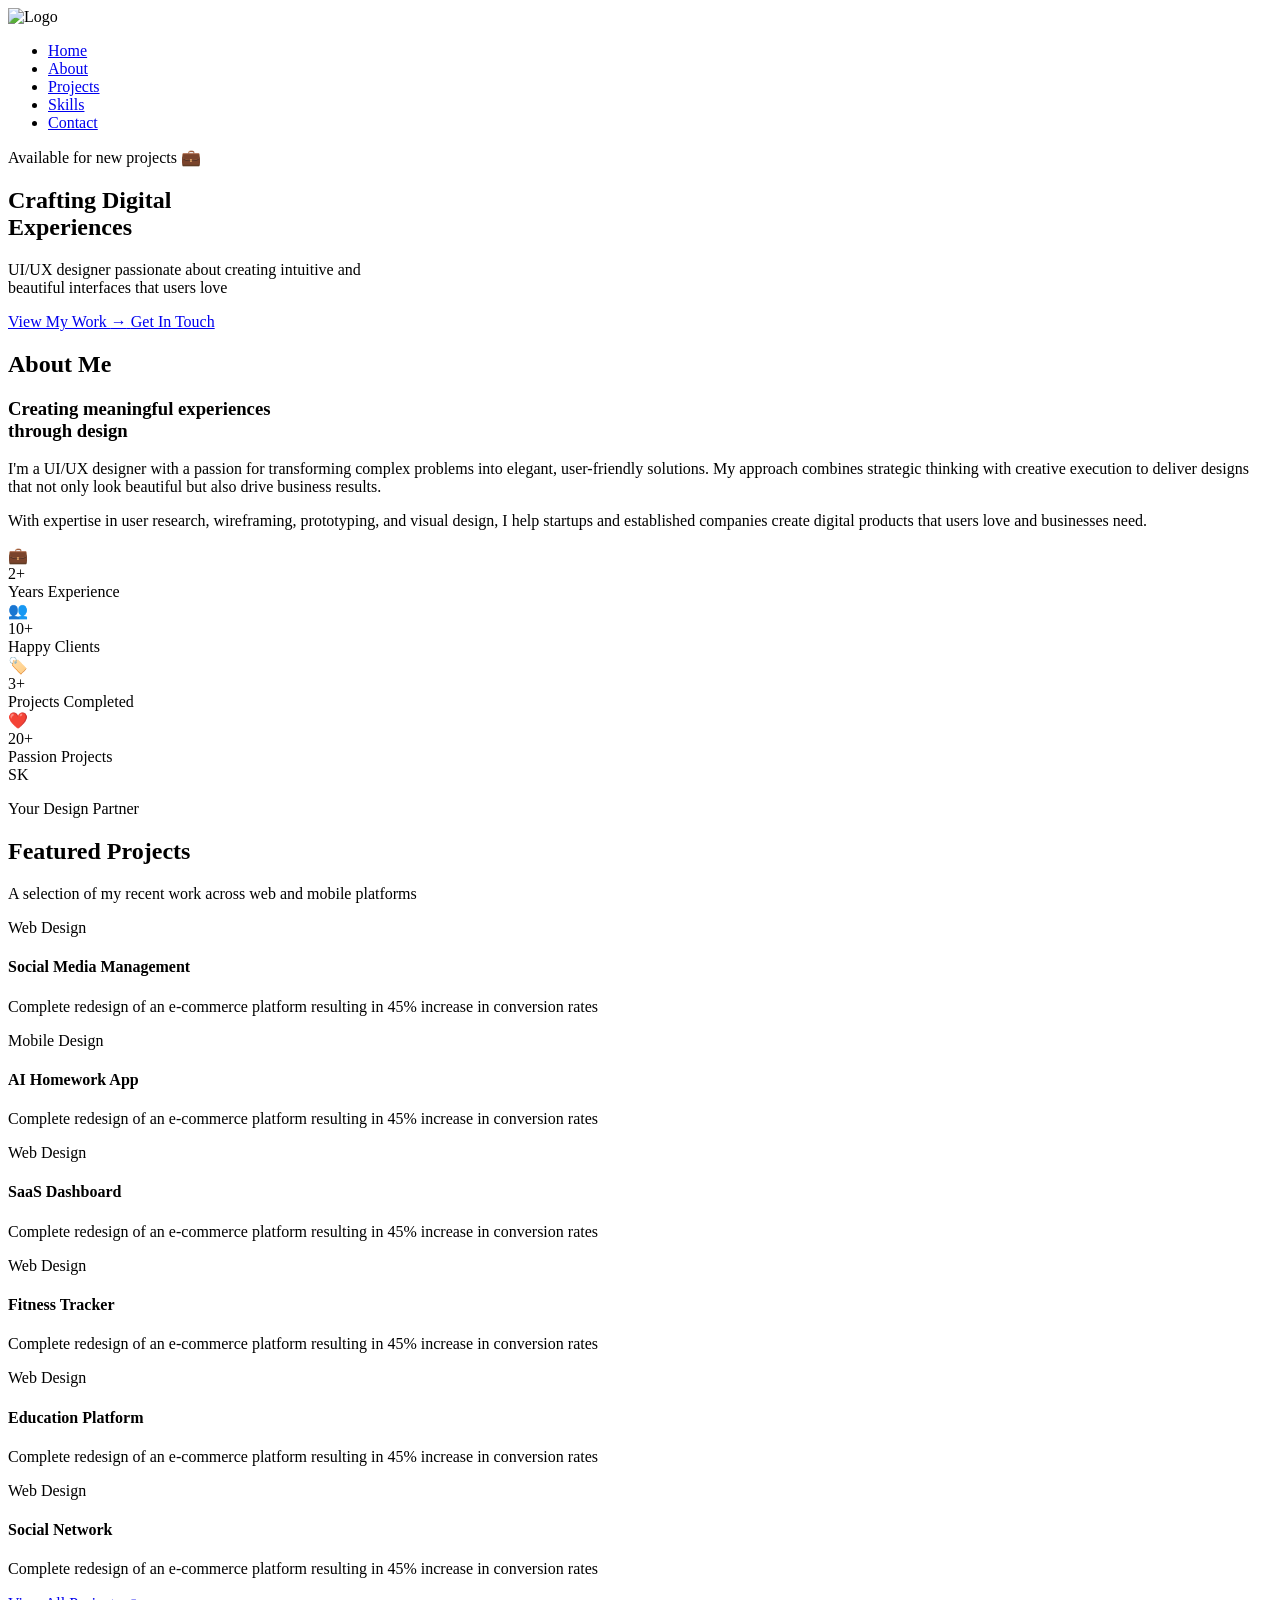
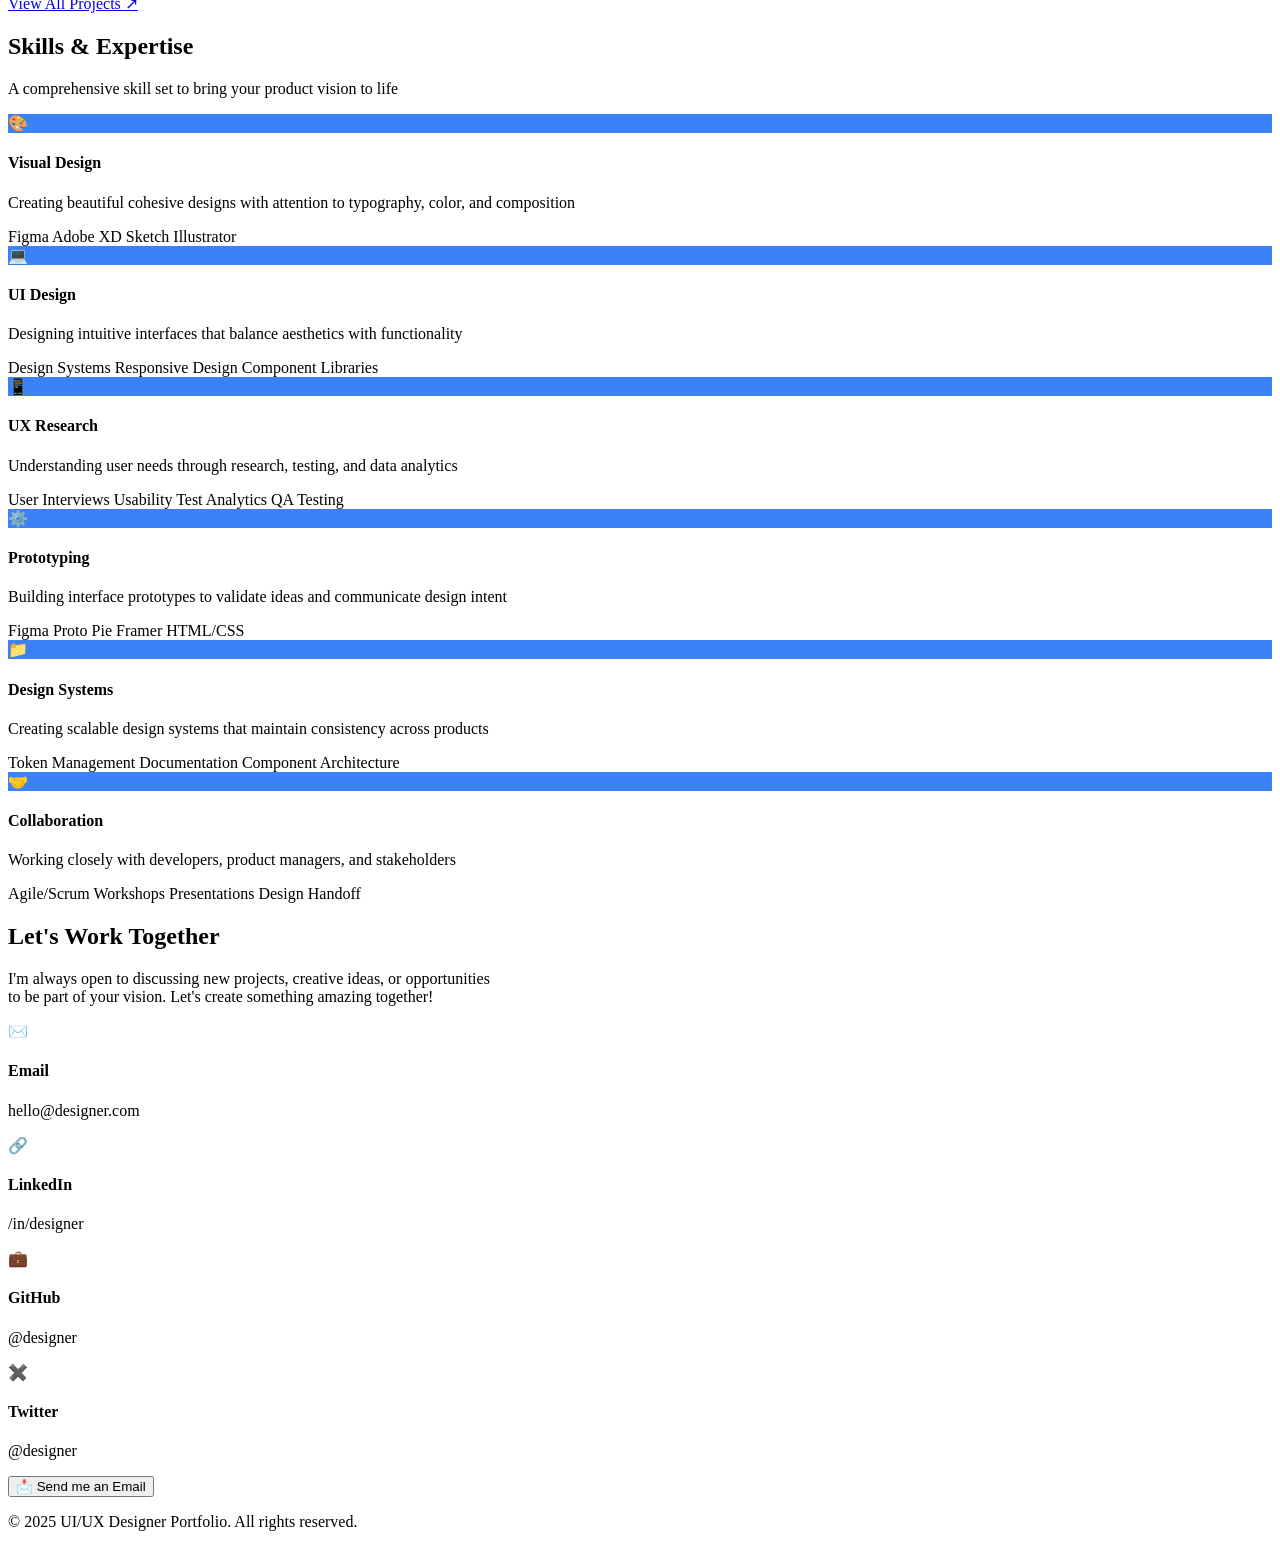
==== Landing_page.html @ d5ed4da3 "Add files via upload" ====
<!DOCTYPE html>
<html lang="en">

<head>
    <meta charset="UTF-8">
    <meta name="viewport" content="width=device-width, initial-scale=1.0">
    <title>Portfolio design</title>
    <link rel="stylesheet" href="Portfolio_style.css">
</head>

<body>

    <!-- Header + Navbar -->
    <header>
        <div class="navbar">
            <div class="logo">
                <img src="portfolio_logo.png" alt="Logo">
            </div>
            <nav>
                <ul class="nav-links">
                    <li><a href="#">Home</a></li>
                    <li><a href="#">About</a></li>
                    <li><a href="#">Projects</a></li>
                    <li><a href="#">Skills</a></li>
                    <li><a href="#">Contact</a></li>
                </ul>
            </nav>
        </div>
    </header>

    <!-- Hero Section -->
    <section class="hero">
        <div class="hero-content">
            <div class="status-badge">
                <span class="status-dot"></span>
                <span>Available for new projects</span>
                <span class="briefcase-icon">💼</span>
            </div>

            <h1 class="hero-title">
                Crafting Digital <br>
                <span class="highlight-text">Experiences</span>
            </h1>

            <p class="hero-description">
                UI/UX designer passionate about creating intuitive and <br>
                beautiful interfaces that users love
            </p>

            <div class="hero-buttons">
                <a href="#" class="btn btn-primary">
                    View My Work <span class="arrow-icon">→</span>
                </a>
                <a href="#" class="btn btn-secondary">
                    Get In Touch
                </a>
            </div>
        </div>
    </section>

    <!-- About Section -->
    <section class="section about-section" id="about">
        <h2 class="section-title">About Me</h2>
        <div class="underline"></div>

        <div class="about-content">
            <div class="about-text">
                <h3>Creating meaningful experiences <br> through design</h3>
                <p>
                    I'm a UI/UX designer with a passion for transforming complex problems into elegant, user-friendly
                    solutions. My approach combines strategic thinking with creative execution to deliver designs that
                    not only look beautiful but also drive business results.
                </p>
                <p>
                    With expertise in user research, wireframing, prototyping, and visual design, I help startups and
                    established companies create digital products that users love and businesses need.
                </p>

                <div class="stats-grid">
                    <div class="stat-card">
                        <div class="stat-icon">💼</div>
                        <div class="stat-number">2+</div>
                        <div class="stat-label">Years Experience</div>
                    </div>
                    <div class="stat-card">
                        <div class="stat-icon">👥</div>
                        <div class="stat-number">10+</div>
                        <div class="stat-label">Happy Clients</div>
                    </div>
                    <div class="stat-card">
                        <div class="stat-icon">🏷️</div>
                        <div class="stat-number">3+</div>
                        <div class="stat-label">Projects Completed</div>
                    </div>
                    <div class="stat-card">
                        <div class="stat-icon">❤️</div>
                        <div class="stat-number">20+</div>
                        <div class="stat-label">Passion Projects</div>
                    </div>
                </div>
            </div>

            <div class="about-image-card">
                <div class="profile-circle">
                    <span class="initials">SK</span>
                </div>
                <p>Your Design Partner</p>
            </div>
        </div>
    </section>

    <!-- Projects Section -->
    <section class="section projects-section" id="projects">
        <div class="section-header">
            <h2 class="section-title">Featured Projects</h2>
            <div class="underline"></div>
            <p class="section-subtitle">A selection of my recent work across web and mobile platforms</p>
        </div>

        <div class="projects-grid">
            <!-- Project 1 -->
            <div class="project-card">
                <div class="project-color" style="background-color: #4FB3E8;"></div>
                <div class="project-info">
                    <span class="project-tag">Web Design</span>
                    <h4>Social Media Management</h4>
                    <p>Complete redesign of an e-commerce platform resulting in 45% increase in conversion rates</p>
                </div>
            </div>
            <!-- Project 2 -->
            <div class="project-card">
                <div class="project-color" style="background-color: #50CB77;"></div>
                <div class="project-info">
                    <span class="project-tag">Mobile Design</span>
                    <h4>AI Homework App</h4>
                    <p>Complete redesign of an e-commerce platform resulting in 45% increase in conversion rates</p>
                </div>
            </div>
            <!-- Project 3 -->
            <div class="project-card">
                <div class="project-color" style="background-color: #F8B343;"></div>
                <div class="project-info">
                    <span class="project-tag">Web Design</span>
                    <h4>SaaS Dashboard</h4>
                    <p>Complete redesign of an e-commerce platform resulting in 45% increase in conversion rates</p>
                </div>
            </div>
            <!-- Project 4 -->
            <div class="project-card">
                <div class="project-color" style="background-color: #F36F6F;"></div>
                <div class="project-info">
                    <span class="project-tag">Web Design</span>
                    <h4>Fitness Tracker</h4>
                    <p>Complete redesign of an e-commerce platform resulting in 45% increase in conversion rates</p>
                </div>
            </div>
            <!-- Project 5 -->
            <div class="project-card">
                <div class="project-color" style="background-color: #7BC5E9;"></div>
                <div class="project-info">
                    <span class="project-tag">Web Design</span>
                    <h4>Education Platform</h4>
                    <p>Complete redesign of an e-commerce platform resulting in 45% increase in conversion rates</p>
                </div>
            </div>
            <!-- Project 6 -->
            <div class="project-card">
                <div class="project-color" style="background-color: #4285F4;"></div>
                <div class="project-info">
                    <span class="project-tag">Web Design</span>
                    <h4>Social Network</h4>
                    <p>Complete redesign of an e-commerce platform resulting in 45% increase in conversion rates</p>
                </div>
            </div>
        </div>

        <div class="projects-footer">
            <a href="#" class="btn btn-primary">
                View All Projects <span class="arrow-icon">↗</span>
            </a>
        </div>
    </section>

    <!-- Skills Section -->
    <section class="section skills-section" id="skills">
        <div class="section-header">
            <h2 class="section-title">Skills & Expertise</h2>
            <div class="underline"></div>
            <p class="section-subtitle">A comprehensive skill set to bring your product vision to life</p>
        </div>

        <div class="skills-grid">
            <!-- Skill 1 -->
            <div class="skill-card">
                <div class="skill-icon-box" style="background-color: #3b82f6;">🎨</div>
                <h4>Visual Design</h4>
                <p>Creating beautiful cohesive designs with attention to typography, color, and composition</p>
                <div class="skill-tags">
                    <span>Figma</span>
                    <span>Adobe XD</span>
                    <span>Sketch</span>
                    <span>Illustrator</span>
                </div>
            </div>
            <!-- Skill 2 -->
            <div class="skill-card">
                <div class="skill-icon-box" style="background-color: #3b82f6;">💻</div>
                <h4>UI Design</h4>
                <p>Designing intuitive interfaces that balance aesthetics with functionality</p>
                <div class="skill-tags">
                    <span>Design Systems</span>
                    <span>Responsive Design</span>
                    <span>Component Libraries</span>
                </div>
            </div>
            <!-- Skill 3 -->
            <div class="skill-card">
                <div class="skill-icon-box" style="background-color: #3b82f6;">📱</div>
                <h4>UX Research</h4>
                <p>Understanding user needs through research, testing, and data analytics</p>
                <div class="skill-tags">
                    <span>User Interviews</span>
                    <span>Usability Test</span>
                    <span>Analytics</span>
                    <span>QA Testing</span>
                </div>
            </div>
            <!-- Skill 4 -->
            <div class="skill-card">
                <div class="skill-icon-box" style="background-color: #3b82f6;">⚙️</div>
                <h4>Prototyping</h4>
                <p>Building interface prototypes to validate ideas and communicate design intent</p>
                <div class="skill-tags">
                    <span>Figma</span>
                    <span>Proto Pie</span>
                    <span>Framer</span>
                    <span>HTML/CSS</span>
                </div>
            </div>
            <!-- Skill 5 -->
            <div class="skill-card">
                <div class="skill-icon-box" style="background-color: #3b82f6;">📁</div>
                <h4>Design Systems</h4>
                <p>Creating scalable design systems that maintain consistency across products</p>
                <div class="skill-tags">
                    <span>Token Management</span>
                    <span>Documentation</span>
                    <span>Component Architecture</span>
                </div>
            </div>
            <!-- Skill 6 -->
            <div class="skill-card">
                <div class="skill-icon-box" style="background-color: #3b82f6;">🤝</div>
                <h4>Collaboration</h4>
                <p>Working closely with developers, product managers, and stakeholders</p>
                <div class="skill-tags">
                    <span>Agile/Scrum</span>
                    <span>Workshops</span>
                    <span>Presentations</span>
                    <span>Design Handoff</span>
                </div>
            </div>
        </div>
    </section>

    <!-- Footer / Contact -->
    <footer class="footer-section" id="contact">
        <div class="footer-content">
            <h2 class="footer-title">Let's Work Together</h2>
            <div class="underline underline-blue"></div>
            <p class="footer-subtitle">I'm always open to discussing new projects, creative ideas, or opportunities <br>
                to be part of your vision. Let's create something amazing together!</p>

            <div class="contact-grid">
                <div class="contact-card">
                    <div class="contact-icon">✉️</div>
                    <h4>Email</h4>
                    <p>hello@designer.com</p>
                </div>
                <div class="contact-card">
                    <div class="contact-icon">🔗</div>
                    <h4>LinkedIn</h4>
                    <p>/in/designer</p>
                </div>
                <div class="contact-card">
                    <div class="contact-icon">💼</div>
                    <h4>GitHub</h4>
                    <p>@designer</p>
                </div>
                <div class="contact-card">
                    <div class="contact-icon">✖️</div>
                    <h4>Twitter</h4>
                    <p>@designer</p>
                </div>
            </div>

            <div class="footer-action">
                <button class="btn btn-email">
                    <span class="email-icon">📩</span> Send me an Email
                </button>
            </div>

            <div class="footer-bottom">
                <p>&copy; 2025 UI/UX Designer Portfolio. All rights reserved.</p>
            </div>
        </div>
    </footer>

</html>
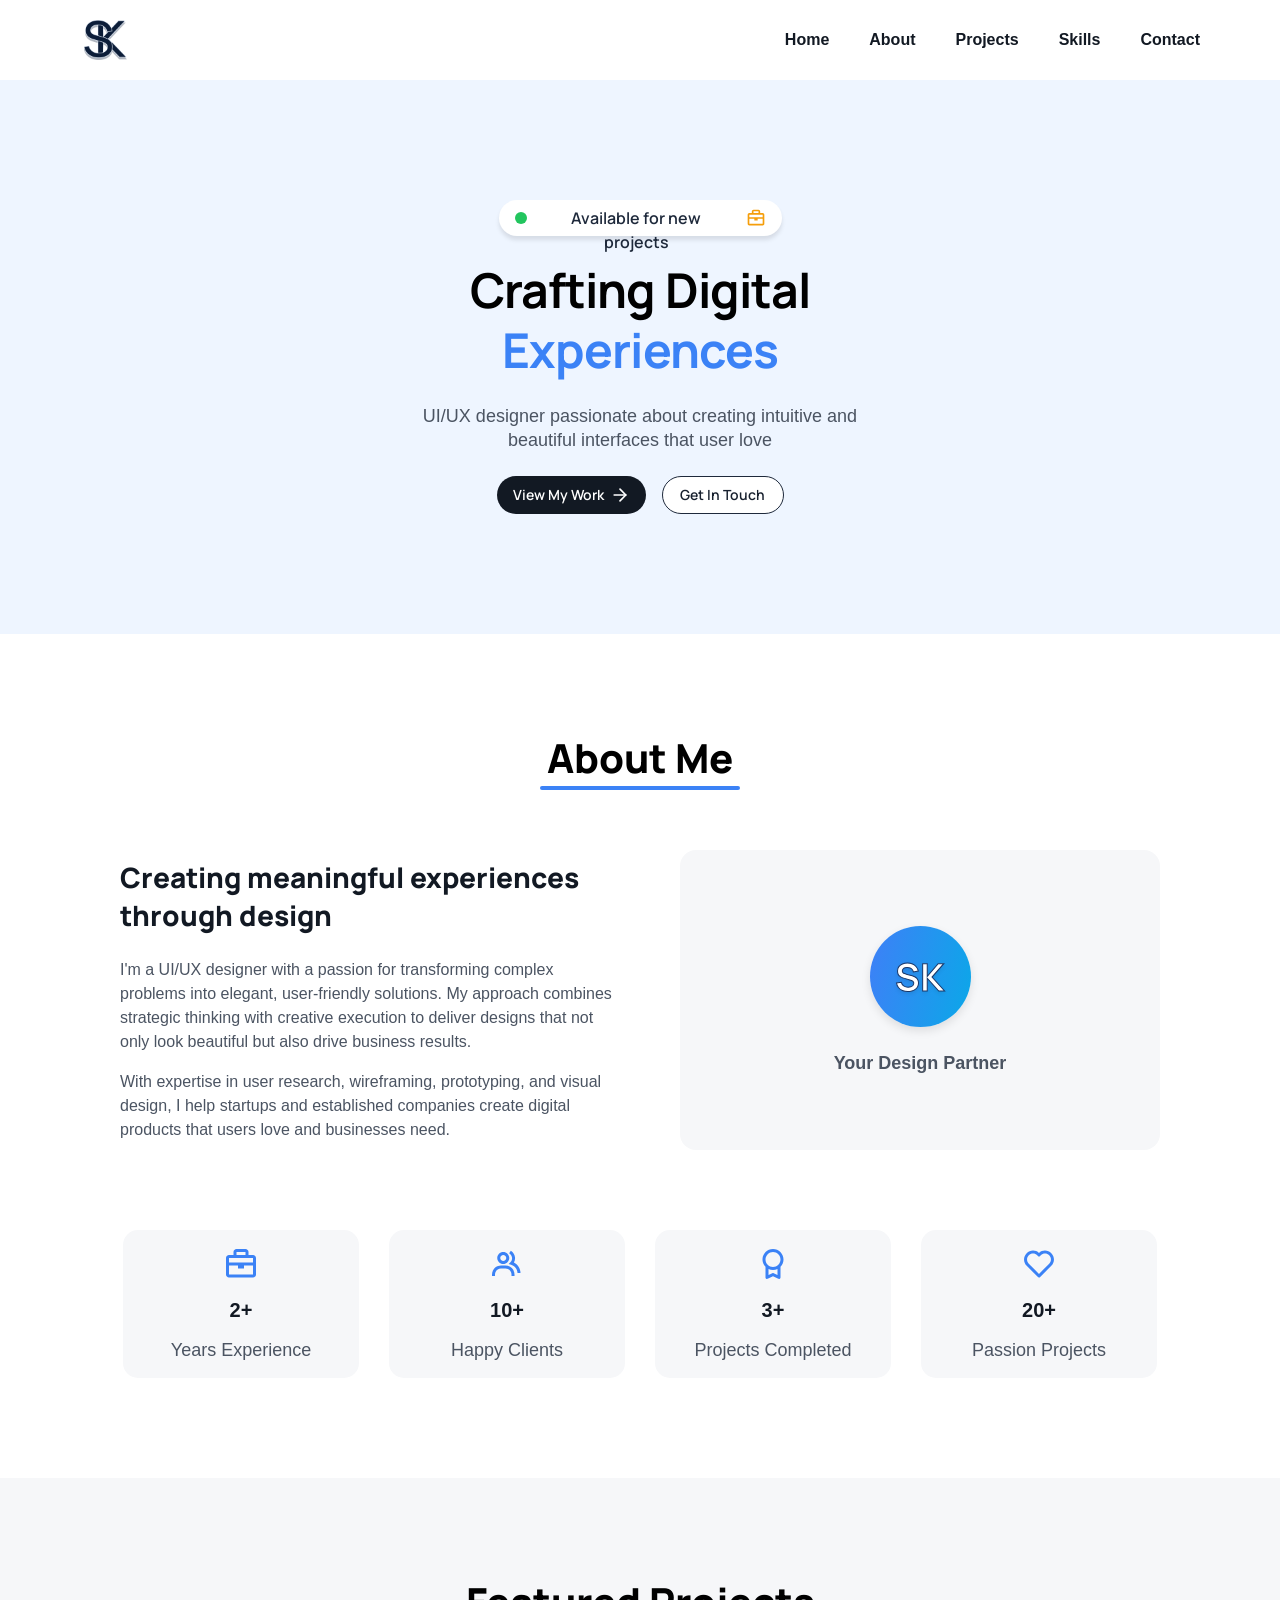
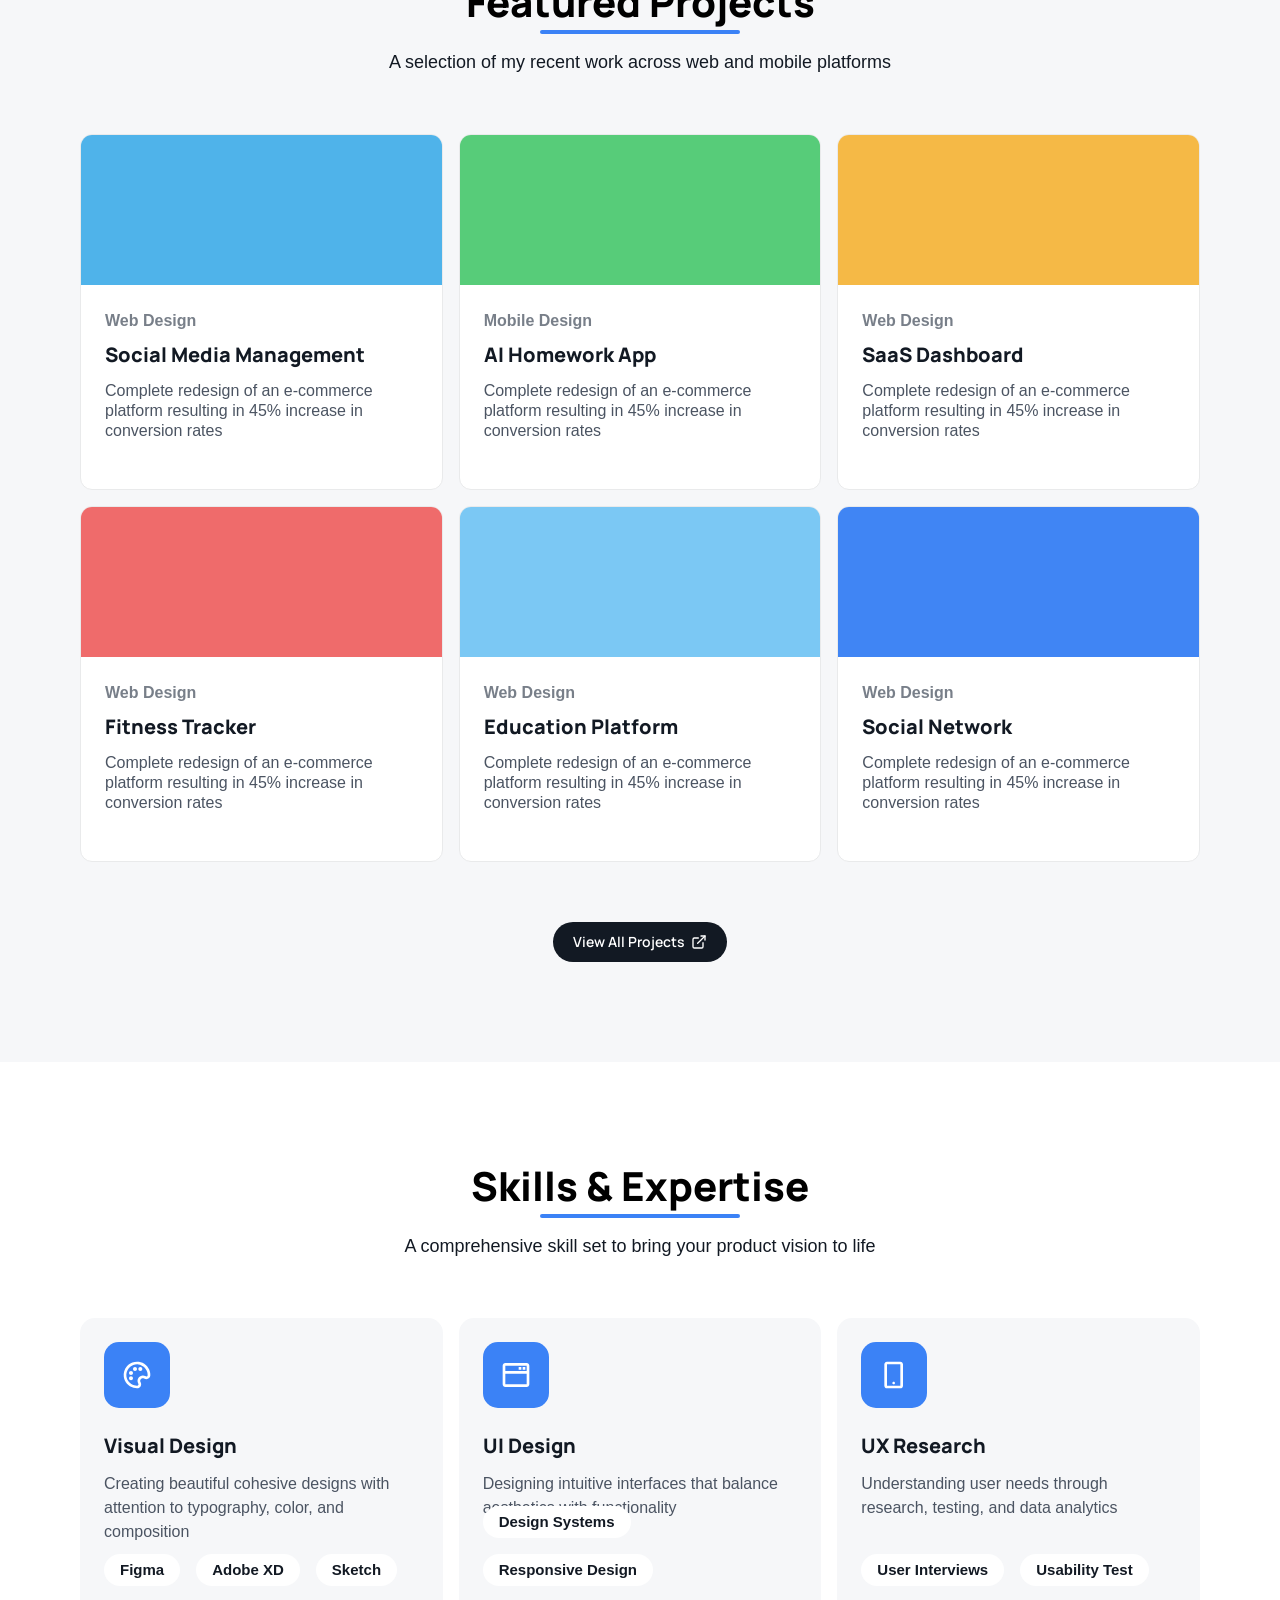
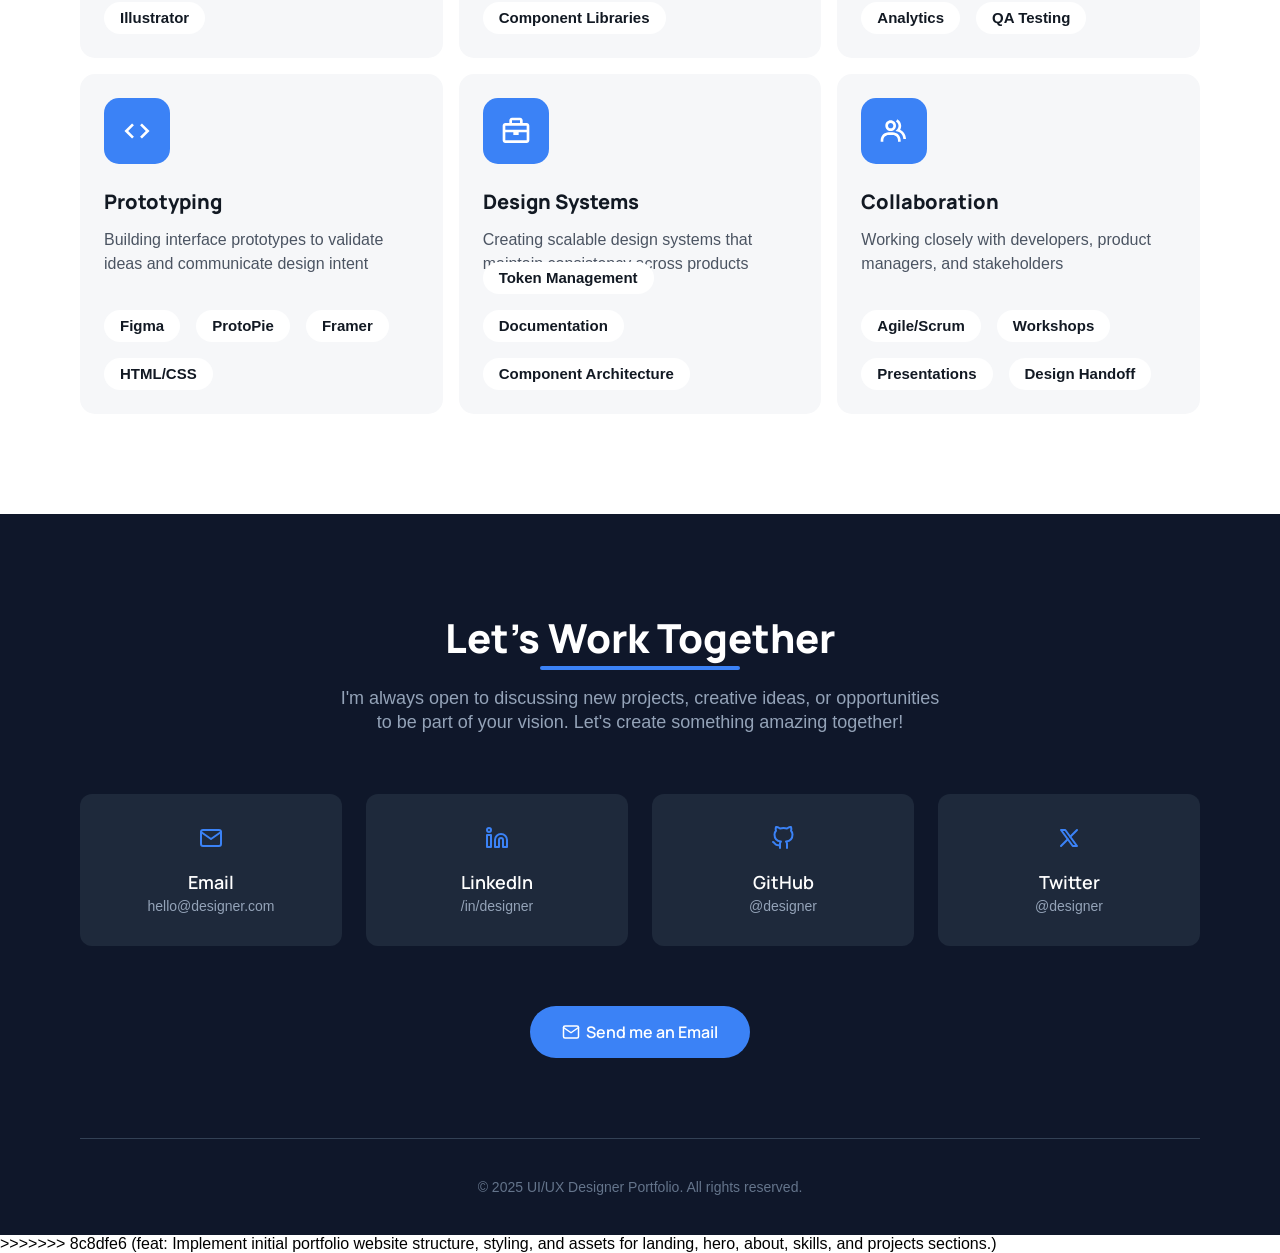
==== commit 7325333c: "feat: Implement initial portfolio website structure, styling, and assets for landing, hero, about, s" ====
--- a/Landing_page.html
+++ b/Landing_page.html
@@ -1,309 +1,539 @@
-<!DOCTYPE html>
-<html lang="en">
-
-<head>
-    <meta charset="UTF-8">
-    <meta name="viewport" content="width=device-width, initial-scale=1.0">
-    <title>Portfolio design</title>
-    <link rel="stylesheet" href="Portfolio_style.css">
-</head>
-
-<body>
-
-    <!-- Header + Navbar -->
-    <header>
-        <div class="navbar">
-            <div class="logo">
-                <img src="portfolio_logo.png" alt="Logo">
-            </div>
-            <nav>
-                <ul class="nav-links">
-                    <li><a href="#">Home</a></li>
-                    <li><a href="#">About</a></li>
-                    <li><a href="#">Projects</a></li>
-                    <li><a href="#">Skills</a></li>
-                    <li><a href="#">Contact</a></li>
-                </ul>
-            </nav>
-        </div>
-    </header>
-
-    <!-- Hero Section -->
-    <section class="hero">
-        <div class="hero-content">
-            <div class="status-badge">
-                <span class="status-dot"></span>
-                <span>Available for new projects</span>
-                <span class="briefcase-icon">💼</span>
-            </div>
-
-            <h1 class="hero-title">
-                Crafting Digital <br>
-                <span class="highlight-text">Experiences</span>
-            </h1>
-
-            <p class="hero-description">
-                UI/UX designer passionate about creating intuitive and <br>
-                beautiful interfaces that users love
-            </p>
-
-            <div class="hero-buttons">
-                <a href="#" class="btn btn-primary">
-                    View My Work <span class="arrow-icon">→</span>
-                </a>
-                <a href="#" class="btn btn-secondary">
-                    Get In Touch
-                </a>
-            </div>
-        </div>
-    </section>
-
-    <!-- About Section -->
-    <section class="section about-section" id="about">
-        <h2 class="section-title">About Me</h2>
-        <div class="underline"></div>
-
-        <div class="about-content">
-            <div class="about-text">
-                <h3>Creating meaningful experiences <br> through design</h3>
-                <p>
-                    I'm a UI/UX designer with a passion for transforming complex problems into elegant, user-friendly
-                    solutions. My approach combines strategic thinking with creative execution to deliver designs that
-                    not only look beautiful but also drive business results.
-                </p>
-                <p>
-                    With expertise in user research, wireframing, prototyping, and visual design, I help startups and
-                    established companies create digital products that users love and businesses need.
-                </p>
-
-                <div class="stats-grid">
-                    <div class="stat-card">
-                        <div class="stat-icon">💼</div>
-                        <div class="stat-number">2+</div>
-                        <div class="stat-label">Years Experience</div>
-                    </div>
-                    <div class="stat-card">
-                        <div class="stat-icon">👥</div>
-                        <div class="stat-number">10+</div>
-                        <div class="stat-label">Happy Clients</div>
-                    </div>
-                    <div class="stat-card">
-                        <div class="stat-icon">🏷️</div>
-                        <div class="stat-number">3+</div>
-                        <div class="stat-label">Projects Completed</div>
-                    </div>
-                    <div class="stat-card">
-                        <div class="stat-icon">❤️</div>
-                        <div class="stat-number">20+</div>
-                        <div class="stat-label">Passion Projects</div>
-                    </div>
-                </div>
-            </div>
-
-            <div class="about-image-card">
-                <div class="profile-circle">
-                    <span class="initials">SK</span>
-                </div>
-                <p>Your Design Partner</p>
-            </div>
-        </div>
-    </section>
-
-    <!-- Projects Section -->
-    <section class="section projects-section" id="projects">
-        <div class="section-header">
-            <h2 class="section-title">Featured Projects</h2>
-            <div class="underline"></div>
-            <p class="section-subtitle">A selection of my recent work across web and mobile platforms</p>
-        </div>
-
-        <div class="projects-grid">
-            <!-- Project 1 -->
-            <div class="project-card">
-                <div class="project-color" style="background-color: #4FB3E8;"></div>
-                <div class="project-info">
-                    <span class="project-tag">Web Design</span>
-                    <h4>Social Media Management</h4>
-                    <p>Complete redesign of an e-commerce platform resulting in 45% increase in conversion rates</p>
-                </div>
-            </div>
-            <!-- Project 2 -->
-            <div class="project-card">
-                <div class="project-color" style="background-color: #50CB77;"></div>
-                <div class="project-info">
-                    <span class="project-tag">Mobile Design</span>
-                    <h4>AI Homework App</h4>
-                    <p>Complete redesign of an e-commerce platform resulting in 45% increase in conversion rates</p>
-                </div>
-            </div>
-            <!-- Project 3 -->
-            <div class="project-card">
-                <div class="project-color" style="background-color: #F8B343;"></div>
-                <div class="project-info">
-                    <span class="project-tag">Web Design</span>
-                    <h4>SaaS Dashboard</h4>
-                    <p>Complete redesign of an e-commerce platform resulting in 45% increase in conversion rates</p>
-                </div>
-            </div>
-            <!-- Project 4 -->
-            <div class="project-card">
-                <div class="project-color" style="background-color: #F36F6F;"></div>
-                <div class="project-info">
-                    <span class="project-tag">Web Design</span>
-                    <h4>Fitness Tracker</h4>
-                    <p>Complete redesign of an e-commerce platform resulting in 45% increase in conversion rates</p>
-                </div>
-            </div>
-            <!-- Project 5 -->
-            <div class="project-card">
-                <div class="project-color" style="background-color: #7BC5E9;"></div>
-                <div class="project-info">
-                    <span class="project-tag">Web Design</span>
-                    <h4>Education Platform</h4>
-                    <p>Complete redesign of an e-commerce platform resulting in 45% increase in conversion rates</p>
-                </div>
-            </div>
-            <!-- Project 6 -->
-            <div class="project-card">
-                <div class="project-color" style="background-color: #4285F4;"></div>
-                <div class="project-info">
-                    <span class="project-tag">Web Design</span>
-                    <h4>Social Network</h4>
-                    <p>Complete redesign of an e-commerce platform resulting in 45% increase in conversion rates</p>
-                </div>
-            </div>
-        </div>
-
-        <div class="projects-footer">
-            <a href="#" class="btn btn-primary">
-                View All Projects <span class="arrow-icon">↗</span>
-            </a>
-        </div>
-    </section>
-
-    <!-- Skills Section -->
-    <section class="section skills-section" id="skills">
-        <div class="section-header">
-            <h2 class="section-title">Skills & Expertise</h2>
-            <div class="underline"></div>
-            <p class="section-subtitle">A comprehensive skill set to bring your product vision to life</p>
-        </div>
-
-        <div class="skills-grid">
-            <!-- Skill 1 -->
-            <div class="skill-card">
-                <div class="skill-icon-box" style="background-color: #3b82f6;">🎨</div>
-                <h4>Visual Design</h4>
-                <p>Creating beautiful cohesive designs with attention to typography, color, and composition</p>
-                <div class="skill-tags">
-                    <span>Figma</span>
-                    <span>Adobe XD</span>
-                    <span>Sketch</span>
-                    <span>Illustrator</span>
-                </div>
-            </div>
-            <!-- Skill 2 -->
-            <div class="skill-card">
-                <div class="skill-icon-box" style="background-color: #3b82f6;">💻</div>
-                <h4>UI Design</h4>
-                <p>Designing intuitive interfaces that balance aesthetics with functionality</p>
-                <div class="skill-tags">
-                    <span>Design Systems</span>
-                    <span>Responsive Design</span>
-                    <span>Component Libraries</span>
-                </div>
-            </div>
-            <!-- Skill 3 -->
-            <div class="skill-card">
-                <div class="skill-icon-box" style="background-color: #3b82f6;">📱</div>
-                <h4>UX Research</h4>
-                <p>Understanding user needs through research, testing, and data analytics</p>
-                <div class="skill-tags">
-                    <span>User Interviews</span>
-                    <span>Usability Test</span>
-                    <span>Analytics</span>
-                    <span>QA Testing</span>
-                </div>
-            </div>
-            <!-- Skill 4 -->
-            <div class="skill-card">
-                <div class="skill-icon-box" style="background-color: #3b82f6;">⚙️</div>
-                <h4>Prototyping</h4>
-                <p>Building interface prototypes to validate ideas and communicate design intent</p>
-                <div class="skill-tags">
-                    <span>Figma</span>
-                    <span>Proto Pie</span>
-                    <span>Framer</span>
-                    <span>HTML/CSS</span>
-                </div>
-            </div>
-            <!-- Skill 5 -->
-            <div class="skill-card">
-                <div class="skill-icon-box" style="background-color: #3b82f6;">📁</div>
-                <h4>Design Systems</h4>
-                <p>Creating scalable design systems that maintain consistency across products</p>
-                <div class="skill-tags">
-                    <span>Token Management</span>
-                    <span>Documentation</span>
-                    <span>Component Architecture</span>
-                </div>
-            </div>
-            <!-- Skill 6 -->
-            <div class="skill-card">
-                <div class="skill-icon-box" style="background-color: #3b82f6;">🤝</div>
-                <h4>Collaboration</h4>
-                <p>Working closely with developers, product managers, and stakeholders</p>
-                <div class="skill-tags">
-                    <span>Agile/Scrum</span>
-                    <span>Workshops</span>
-                    <span>Presentations</span>
-                    <span>Design Handoff</span>
-                </div>
-            </div>
-        </div>
-    </section>
-
-    <!-- Footer / Contact -->
-    <footer class="footer-section" id="contact">
-        <div class="footer-content">
-            <h2 class="footer-title">Let's Work Together</h2>
-            <div class="underline underline-blue"></div>
-            <p class="footer-subtitle">I'm always open to discussing new projects, creative ideas, or opportunities <br>
-                to be part of your vision. Let's create something amazing together!</p>
-
-            <div class="contact-grid">
-                <div class="contact-card">
-                    <div class="contact-icon">✉️</div>
-                    <h4>Email</h4>
-                    <p>hello@designer.com</p>
-                </div>
-                <div class="contact-card">
-                    <div class="contact-icon">🔗</div>
-                    <h4>LinkedIn</h4>
-                    <p>/in/designer</p>
-                </div>
-                <div class="contact-card">
-                    <div class="contact-icon">💼</div>
-                    <h4>GitHub</h4>
-                    <p>@designer</p>
-                </div>
-                <div class="contact-card">
-                    <div class="contact-icon">✖️</div>
-                    <h4>Twitter</h4>
-                    <p>@designer</p>
-                </div>
-            </div>
-
-            <div class="footer-action">
-                <button class="btn btn-email">
-                    <span class="email-icon">📩</span> Send me an Email
-                </button>
-            </div>
-
-            <div class="footer-bottom">
-                <p>&copy; 2025 UI/UX Designer Portfolio. All rights reserved.</p>
-            </div>
-        </div>
-    </footer>
-
+<!DOCTYPE html>
+<html lang="en">
+
+<head>
+    <meta charset="UTF-8">
+    <meta http-equiv="X-UA-Compatible" content="IE=edge">
+    <meta name="viewport" content="width=device-width, initial-scale=1.0">
+    <title>Portfolio</title>
+    <link rel="stylesheet" href="Style.css">
+</head>
+
+<body>
+    <header>
+        <div class="navbar">
+            <div class="nav-logo">
+                <div class="logo">
+                </div>
+            </div>
+            <div class="nav-links">
+                <a href="#">Home</a>
+                <a href="#">About</a>
+                <a href="#">Projects</a>
+                <a href="#">Skills</a>
+                <a href="#">Contact</a>
+            </div>
+        </div>
+
+    </header>
+
+    <main>
+        <section class="hero-section">
+            <div class="status-badge">
+                <span class="status-dot"></span>
+                <span class="status-text">Available for new projects</span>
+                <span class="status-icon">
+                    <svg width="20" height="20" viewBox="0 0 20 20" fill="none" xmlns="http://www.w3.org/2000/svg">
+                        <path
+                            d="M16.6667 5.00001H14.1667V3.33334C14.1667 2.41417 13.4192 1.66667 12.5 1.66667H7.50002C6.58085 1.66667 5.83335 2.41417 5.83335 3.33334V5.00001H3.33335C2.41419 5.00001 1.66669 5.74751 1.66669 6.66667V15.8333C1.66669 16.7525 2.41419 17.5 3.33335 17.5H16.6667C17.5859 17.5 18.3334 16.7525 18.3334 15.8333V6.66667C18.3334 5.74751 17.5859 5.00001 16.6667 5.00001ZM12.5 3.33334V5.00001H7.50002V3.33334H12.5ZM16.6667 6.66667V9.16667H3.33335V6.66667H16.6667ZM3.33335 15.8333V10.8333H8.33335V12.5H11.6667V10.8333H16.6667L16.6675 15.8333H3.33335Z"
+                            fill="#F59E0B" />
+                    </svg>
+                </span>
+            </div>
+
+            <h1 class="hero-title">
+                Crafting Digital <br>
+                <span class="text-highlight">Experiences</span>
+            </h1>
+
+            <p class="hero-subtitle">
+                UI/UX designer passionate about creating intuitive and <br>
+                beautiful interfaces that user love
+            </p>
+
+            <div class="hero-actions">
+                <a href="#" class="btn btn-primary">
+                    <span class="relative-z">View My Work</span>
+                    <svg class="relative-z" xmlns="http://www.w3.org/2000/svg" width="20" height="20"
+                        viewBox="0 0 24 24" fill="none" stroke="currentColor" stroke-width="2" stroke-linecap="round"
+                        stroke-linejoin="round">
+                        <line x1="5" y1="12" x2="19" y2="12"></line>
+                        <polyline points="12 5 19 12 12 19"></polyline>
+                    </svg>
+                </a>
+                <a href="#" class="btn btn-outline"><span class="relative-z">Get In Touch</span></a>
+            </div>
+        </section>
+
+        <!-- About Section -->
+        <section class="about-section" id="about">
+            <div class="section-title">
+                <h2>About Me</h2>
+                <div class="title-underline"></div>
+            </div>
+
+            <div class="about-content">
+                <div class="about-text">
+                    <h3>Creating meaningful experiences <br> through design</h3>
+                    <p>
+                        I'm a UI/UX designer with a passion for transforming complex problems into elegant,
+                        user-friendly
+                        solutions. My approach combines strategic thinking with creative execution to deliver designs
+                        that
+                        not only look beautiful but also drive business results.
+                    </p>
+                    <p>
+                        With expertise in user research, wireframing, prototyping, and visual design, I help startups
+                        and
+                        established companies create digital products that users love and businesses need.
+                    </p>
+                </div>
+
+                <div class="about-card">
+                    <div class="about-logo-circle">
+                        <span>SK</span>
+                    </div>
+                    <span>Your Design Partner</span>
+                </div>
+            </div>
+
+            <div class="stats-grid">
+                <div class="stat-card">
+                    <div class="stat-icon">
+                        <svg width="36" height="36" viewBox="0 0 36 36" fill="none" xmlns="http://www.w3.org/2000/svg">
+                            <path
+                                d="M30 9H25.5V6C25.5 4.3455 24.1545 3 22.5 3H13.5C11.8455 3 10.5 4.3455 10.5 6V9H6C4.3455 9 3 10.3455 3 12V28.5C3 30.1545 4.3455 31.5 6 31.5H30C31.6545 31.5 33 30.1545 33 28.5V12C33 10.3455 31.6545 9 30 9ZM22.5 6V9H13.5V6H22.5ZM30 12V16.5H6V12H30ZM6 28.5V19.5H15V22.5H21V19.5H30L30.0015 28.5H6Z"
+                                fill="#3B82F6" />
+                        </svg>
+                    </div>
+                    <h4>2+</h4>
+                    <p>Years Experience</p>
+                </div>
+                <div class="stat-card">
+                    <div class="stat-icon">
+                        <svg width="36" height="36" viewBox="0 0 36 36" fill="none" xmlns="http://www.w3.org/2000/svg">
+                            <path
+                                d="M24.906 16.572C25.8196 15.0151 26.2141 13.2079 26.0325 11.412C25.764 8.73595 24.27 6.37045 21.828 4.75195L20.1705 7.25095C21.849 8.36395 22.8705 9.94945 23.0475 11.712C23.1291 12.5311 23.0272 13.3581 22.749 14.1329C22.4708 14.9077 22.0235 15.6108 21.4395 16.191L19.6515 17.979L22.0785 18.6915C28.4265 20.5515 28.5 26.9355 28.5 27H31.5C31.5 24.3165 30.066 19.0725 24.906 16.572Z"
+                                fill="#3B82F6" />
+                            <path
+                                d="M14.25 18C17.559 18 20.25 15.309 20.25 12C20.25 8.691 17.559 6 14.25 6C10.941 6 8.25 8.691 8.25 12C8.25 15.309 10.941 18 14.25 18ZM14.25 9C15.9045 9 17.25 10.3455 17.25 12C17.25 13.6545 15.9045 15 14.25 15C12.5955 15 11.25 13.6545 11.25 12C11.25 10.3455 12.5955 9 14.25 9ZM16.5 19.5H12C7.0365 19.5 3 23.5365 3 28.5V30H6V28.5C6 25.191 8.691 22.5 12 22.5H16.5C19.809 22.5 22.5 25.191 22.5 28.5V30H25.5V28.5C25.5 23.5365 21.4635 19.5 16.5 19.5Z"
+                                fill="#3B82F6" />
+                        </svg>
+                    </div>
+                    <h4>10+</h4>
+                    <p>Happy Clients</p>
+                </div>
+                <div class="stat-card">
+                    <div class="stat-icon">
+                        <svg width="36" height="36" viewBox="0 0 36 36" fill="none" xmlns="http://www.w3.org/2000/svg">
+                            <path
+                                d="M7.5 13.4985C7.5 16.3515 8.6475 18.939 10.5 20.8335V31.5C10.499 31.756 10.5638 32.008 10.688 32.2319C10.8122 32.4558 10.9918 32.644 11.2095 32.7787C11.4273 32.9134 11.6759 32.99 11.9317 33.0011C12.1875 33.0123 12.4418 32.9577 12.6705 32.8425L18 30.177L23.3295 32.841C23.5576 32.9564 23.8116 33.0111 24.067 32.9998C24.3223 32.9885 24.5705 32.9116 24.7875 32.7765C25.23 32.502 25.5 32.0205 25.5 31.5V20.835C27.4233 18.8775 28.5007 16.2428 28.5 13.4985C28.5 7.71 23.79 3 18 3C12.21 3 7.5 7.71 7.5 13.4985ZM18.6705 27.1575C18.4621 27.0532 18.2323 26.9989 17.9993 26.9989C17.7662 26.9989 17.5364 27.0532 17.328 27.1575L13.5 29.073V22.9725C14.8665 23.6235 16.389 24 18 24C19.611 24 21.1335 23.625 22.5 22.9725V29.0715L18.6705 27.1575ZM18 6C22.134 6 25.5 9.363 25.5 13.4985C25.498 15.4872 24.7072 17.3938 23.3012 18.8001C21.8951 20.2065 19.9887 20.9976 18 21C13.8645 21 10.5 17.6355 10.5 13.4985C10.5024 11.5102 11.2934 9.60413 12.6994 8.19836C14.1055 6.79259 16.0117 6.00198 18 6Z"
+                                fill="#3B82F6" />
+                        </svg>
+                    </div>
+                    <h4>3+</h4>
+                    <p>Projects Completed</p>
+                </div>
+                <div class="stat-card">
+                    <div class="stat-icon">
+                        <svg width="36" height="36" viewBox="0 0 36 36" fill="none" xmlns="http://www.w3.org/2000/svg">
+                            <path
+                                d="M18 6.89254C16.3656 5.3897 14.2263 4.55561 12.006 4.55554C10.8308 4.55677 9.66743 4.79038 8.58288 5.24294C7.49832 5.69551 6.51397 6.35808 5.68647 7.19254C2.15697 10.737 2.15847 16.281 5.68947 19.8105L16.6875 30.8085C16.9425 31.257 17.4345 31.5465 18 31.5465C18.2322 31.5443 18.4606 31.4876 18.6669 31.3811C18.8732 31.2745 19.0517 31.1211 19.188 30.933L30.3105 19.8105C33.8415 16.2795 33.8415 10.737 30.3075 7.18654C29.4804 6.35362 28.4968 5.69239 27.4133 5.24087C26.3298 4.78935 25.1678 4.55644 23.994 4.55554C21.7737 4.5559 19.6345 5.38995 18 6.89254ZM28.1865 9.30754C30.531 11.664 30.5325 15.345 28.1895 17.6895L18 27.879L7.81047 17.6895C5.46747 15.345 5.46897 11.664 7.80747 9.31354C8.94747 8.17954 10.4385 7.55554 12.006 7.55554C13.5735 7.55554 15.0585 8.17954 16.1895 9.31054L16.9395 10.0605C17.0787 10.2 17.244 10.3106 17.4259 10.386C17.6079 10.4615 17.803 10.5003 18 10.5003C18.197 10.5003 18.392 10.4615 18.574 10.386C18.756 10.3106 18.9213 10.2 19.0605 10.0605L19.8105 9.31054C22.0785 7.04704 25.9215 7.05304 28.1865 9.30754Z"
+                                fill="#3B82F6" />
+                        </svg>
+                    </div>
+                    <h4>20+</h4>
+                    <p>Passion Projects</p>
+                </div>
+            </div>
+        </section>
+
+        <!-- Projects Section -->
+        <section class="projects-section" id="projects">
+            <div class="projects-container">
+                <div class="section-title">
+                    <h2>Featured Projects</h2>
+                    <div class="title-underline"></div>
+                    <p class="section-subtitle">A selection of my recent work across web and mobile platforms</p>
+                </div>
+
+                <div class="projects-grid">
+                    <!-- Project 1 -->
+                    <div class="project-card">
+                        <div class="project-image" style="background-color: #4FB3EA;"></div>
+                        <div class="project-content">
+                            <span class="project-category">Web Design</span>
+                            <h3>Social Media Management</h3>
+                            <p>Complete redesign of an e-commerce platform resulting in 45% increase in conversion rates
+                            </p>
+                            <div class="project-tags">
+                                <span>UX Research</span>
+                                <span>UI Design</span>
+                                <span>Prototyping</span>
+                            </div>
+                        </div>
+                    </div>
+
+                    <!-- Project 2 -->
+                    <div class="project-card">
+                        <div class="project-image" style="background-color: #57CC79;"></div>
+                        <div class="project-content">
+                            <span class="project-category">Mobile Design</span>
+                            <h3>AI Homework App</h3>
+                            <p>Complete redesign of an e-commerce platform resulting in 45% increase in conversion rates
+                            </p>
+                            <div class="project-tags">
+                                <span>Mobile UI</span>
+                                <span>User Testing</span>
+                                <span>Design System</span>
+                            </div>
+                        </div>
+                    </div>
+
+                    <!-- Project 3 -->
+                    <div class="project-card">
+                        <div class="project-image" style="background-color: #F5B946;"></div>
+                        <div class="project-content">
+                            <span class="project-category">Web Design</span>
+                            <h3>SaaS Dashboard</h3>
+                            <p>Complete redesign of an e-commerce platform resulting in 45% increase in conversion rates
+                            </p>
+                            <div class="project-tags">
+                                <span>Dashboard Design</span>
+                                <span>Data Viz</span>
+                                <span>Accessibility</span>
+                            </div>
+                        </div>
+                    </div>
+
+                    <!-- Project 4 -->
+                    <div class="project-card">
+                        <div class="project-image" style="background-color: #EF6B6B;"></div>
+                        <div class="project-content">
+                            <span class="project-category">Web Design</span>
+                            <h3>Fitness Tracker</h3>
+                            <p>Complete redesign of an e-commerce platform resulting in 45% increase in conversion rates
+                            </p>
+                            <div class="project-tags">
+                                <span>UX Research</span>
+                                <span>UI Design</span>
+                                <span>Prototyping</span>
+                            </div>
+                        </div>
+                    </div>
+
+                    <!-- Project 5 -->
+                    <div class="project-card">
+                        <div class="project-image" style="background-color: #7BC8F4;"></div>
+                        <div class="project-content">
+                            <span class="project-category">Web Design</span>
+                            <h3>Education Platform</h3>
+                            <p>Complete redesign of an e-commerce platform resulting in 45% increase in conversion rates
+                            </p>
+                            <div class="project-tags">
+                                <span>Mobile UI</span>
+                                <span>User Testing</span>
+                                <span>Design System</span>
+                            </div>
+                        </div>
+                    </div>
+
+                    <!-- Project 6 -->
+                    <div class="project-card">
+                        <div class="project-image" style="background-color: #4085F4;"></div>
+                        <div class="project-content">
+                            <span class="project-category">Web Design</span>
+                            <h3>Social Network</h3>
+                            <p>Complete redesign of an e-commerce platform resulting in 45% increase in conversion rates
+                            </p>
+                            <div class="project-tags">
+                                <span>Interaction Design</span>
+                                <span>React</span>
+                                <span>Social Graph</span>
+                            </div>
+                        </div>
+                    </div>
+                </div>
+
+                <div class="projects-action">
+                    <a href="#" class="btn btn-primary btn-small">
+                        View All Projects
+                        <svg xmlns="http://www.w3.org/2000/svg" width="16" height="16" viewBox="0 0 24 24" fill="none"
+                            stroke="currentColor" stroke-width="2" stroke-linecap="round" stroke-linejoin="round">
+                            <path d="M18 13v6a2 2 0 0 1-2 2H5a2 2 0 0 1-2-2V8a2 2 0 0 1 2-2h6"></path>
+                            <polyline points="15 3 21 3 21 9"></polyline>
+                            <line x1="10" y1="14" x2="21" y2="3"></line>
+                        </svg>
+                    </a>
+                </div>
+            </div>
+        </section>
+
+        <!-- Skills Section -->
+        <section class="skills-section" id="skills">
+            <div class="skills-container">
+            <div class="section-title">
+                <h2>Skills & Expertise</h2>
+                <div class="title-underline"></div>
+                <p class="section-subtitle">A comprehensive skill set to bring your product vision to life</p>
+            </div>
+
+            <div class="skills-grid">
+                <!-- Skill 1 -->
+                <div class="skill-card">
+                    <div class="skill-icon">
+                        <svg width="32" height="32" viewBox="0 0 36 36" fill="none" xmlns="http://www.w3.org/2000/svg">
+                            <path
+                                d="M20.1 3.14407C17.6267 2.80554 15.1081 3.08466 12.7689 3.95651C10.4298 4.82836 8.34289 6.26582 6.69453 8.14057C5.28378 9.76535 4.23706 11.6732 3.62466 13.736C3.01227 15.7988 2.84839 17.9687 3.14403 20.1001C3.93903 25.9411 8.33103 30.9106 14.0715 32.4691C15.3512 32.8193 16.6718 32.9978 17.9985 33.0001L18.2115 32.9986C18.9698 32.9888 19.7134 32.7876 20.3732 32.4137C21.033 32.0397 21.5876 31.5052 21.9855 30.8596C22.3848 30.2175 22.6152 29.4849 22.6554 28.7298C22.6955 27.9748 22.544 27.2219 22.215 26.5411L21.9165 25.9171C21.6869 25.4685 21.5791 24.9675 21.6039 24.4642C21.6286 23.9609 21.785 23.473 22.0575 23.0491C22.4474 22.4158 23.0582 21.9494 23.7719 21.7403C24.4856 21.5311 25.2515 21.5939 25.9215 21.9166L26.5395 22.2121C27.1575 22.5091 27.8145 22.6606 28.491 22.6606C29.6749 22.6545 30.8095 22.1855 31.6521 21.3538C32.4947 20.5221 32.9785 19.3938 33 18.2101C33.0186 16.8121 32.8404 15.4184 32.4705 14.0701C30.9105 8.33107 25.941 3.93907 20.1 3.14407ZM27.837 19.5076L27.219 19.2121C24.477 17.8951 21.114 18.9151 19.5165 21.4531C18.4095 23.2171 18.297 25.3171 19.2105 27.2161L19.509 27.8401C19.6209 28.0668 19.6726 28.3184 19.6592 28.5708C19.6458 28.8233 19.5678 29.068 19.4325 29.2816C19.3007 29.4997 19.1151 29.6804 18.8934 29.8062C18.6717 29.932 18.4214 29.9988 18.1665 30.0001H17.9985C16.9369 29.9971 15.8804 29.8544 14.856 29.5756C10.2615 28.3291 6.75153 24.3571 6.11703 19.6966C5.63553 16.1641 6.64503 12.7621 8.95653 10.1131C10.2716 8.60442 11.9431 7.44855 13.8189 6.75064C15.6946 6.05273 17.7151 5.83494 19.6965 6.11707C24.357 6.75157 28.329 10.2631 29.5755 14.8561C29.8725 15.9511 30.015 17.0671 29.9985 18.1666C29.9805 19.3771 28.731 19.9411 27.837 19.5076Z"
+                                fill="white" />
+                            <path
+                                d="M11.25 24C12.4926 24 13.5 22.9926 13.5 21.75C13.5 20.5074 12.4926 19.5 11.25 19.5C10.0074 19.5 9 20.5074 9 21.75C9 22.9926 10.0074 24 11.25 24Z"
+                                fill="white" />
+                            <path
+                                d="M11.25 18C12.4926 18 13.5 16.9926 13.5 15.75C13.5 14.5074 12.4926 13.5 11.25 13.5C10.0074 13.5 9 14.5074 9 15.75C9 16.9926 10.0074 18 11.25 18Z"
+                                fill="white" />
+                            <path
+                                d="M15.75 13.5C16.9926 13.5 18 12.4926 18 11.25C18 10.0074 16.9926 9 15.75 9C14.5074 9 13.5 10.0074 13.5 11.25C13.5 12.4926 14.5074 13.5 15.75 13.5Z"
+                                fill="white" />
+                            <path
+                                d="M21.75 13.5C22.9926 13.5 24 12.4926 24 11.25C24 10.0074 22.9926 9 21.75 9C20.5074 9 19.5 10.0074 19.5 11.25C19.5 12.4926 20.5074 13.5 21.75 13.5Z"
+                                fill="white" />
+                        </svg>
+
+                    </div>
+                    <h3>Visual Design</h3>
+                    <p class="skill-desc-short">Creating beautiful cohesive designs with attention to typography, color,
+                        and composition</p>
+                    <p class="skill-desc-long">Creating visually appealing designs using color, typography, spacing, and
+                        imagery. Focused on delivering clear, modern, and consistent layouts that support brand
+                        identity. Ensures every visual element communicates purpose and enhances the overall user
+                        experience</p>
+                    <div class="skill-tags">
+                        <span>Figma</span>
+                        <span>Adobe XD</span>
+                        <span>Sketch</span>
+                        <span>Illustrator</span>
+                    </div>
+                </div>
+
+                <!-- Skill 2 -->
+                <div class="skill-card">
+                    <div class="skill-icon">
+                        <svg width="32" height="32" viewBox="0 0 36 36" fill="none" xmlns="http://www.w3.org/2000/svg">
+                            <path
+                                d="M30 4.5H6C4.3455 4.5 3 5.8455 3 7.5V28.5C3 30.1545 4.3455 31.5 6 31.5H30C31.6545 31.5 33 30.1545 33 28.5V7.5C33 5.8455 31.6545 4.5 30 4.5ZM30 7.5L30.0015 13.5H6V7.5H30ZM6 28.5V16.5H30.0015L30.003 28.5H6Z"
+                                fill="white" />
+                            <path d="M21 9H24V12H21V9ZM25.5 9H28.5V12H25.5V9Z" fill="white" />
+                        </svg>
+
+                    </div>
+                    <h3>UI Design</h3>
+                    <p class="skill-desc-short">Designing intuitive interfaces that balance aesthetics with
+                        functionality</p>
+                    <p class="skill-desc-long">Designing intuitive and user-friendly interfaces that make navigation
+                        effortless. Ensuring consistent components, accessible interactions, and clean layouts across
+                        the product. Aims to create interfaces that look polished and feel natural to use</p>
+                    <div class="skill-tags">
+                        <span>Design Systems</span>
+                        <span>Responsive Design</span>
+                        <span>Component Libraries</span>
+                    </div>
+                </div>
+
+                <!-- Skill 3 -->
+                <div class="skill-card">
+                    <div class="skill-icon">
+                        <svg width="32" height="32" viewBox="0 0 36 36" fill="none" xmlns="http://www.w3.org/2000/svg">
+                            <path
+                                d="M25.125 3H10.125C8.4705 3 7.125 4.3455 7.125 6V30C7.125 31.6545 8.4705 33 10.125 33H25.125C26.7795 33 28.125 31.6545 28.125 30V6C28.125 4.3455 26.7795 3 25.125 3ZM10.125 30V6H25.125L25.128 30H10.125Z"
+                                fill="white" />
+                            <path
+                                d="M17.625 28.5C18.4534 28.5 19.125 27.8284 19.125 27C19.125 26.1716 18.4534 25.5 17.625 25.5C16.7966 25.5 16.125 26.1716 16.125 27C16.125 27.8284 16.7966 28.5 17.625 28.5Z"
+                                fill="white" />
+                        </svg>
+
+                    </div>
+                    <h3>UX Research</h3>
+                    <p class="skill-desc-short">Understanding user needs through research, testing, and data analytics
+                    </p>
+                    <p class="skill-desc-long">Understanding user needs, goals, and pain points through interviews,
+                        surveys, and usability testing. Using data and insights to guide design decisions and improve
+                        product effectiveness. Helps ensure every feature is grounded in real user behavior</p>
+                    <div class="skill-tags">
+                        <span>User Interviews</span>
+                        <span>Usability Test</span>
+                        <span>Analytics</span>
+                        <span>QA Testing</span>
+                    </div>
+                </div>
+
+                <!-- Skill 4 -->
+                <div class="skill-card">
+                    <div class="skill-icon">
+                        <svg width="32" height="32" viewBox="0 0 36 36" fill="none" xmlns="http://www.w3.org/2000/svg">
+                            <path
+                                d="M12.4395 9.43945L3.879 18L12.4395 26.5605L14.5605 24.4395L8.121 18L14.5605 11.5605L12.4395 9.43945ZM23.5605 26.5605L32.121 18L23.5605 9.43945L21.4395 11.5605L27.879 18L21.4395 24.4395L23.5605 26.5605Z"
+                                fill="white" />
+                        </svg>
+
+                    </div>
+                    <h3>Prototyping</h3>
+                    <p class="skill-desc-short">Building interface prototypes to validate ideas and communicate design
+                        intent</p>
+                    <p class="skill-desc-long">Turning concepts into interactive mockups to visualize and test user
+                        flows. Helps identify issues early and refine ideas before development. Allows teams to explore
+                        different solutions quickly and confidently</p>
+                    <div class="skill-tags">
+                        <span>Figma</span>
+                        <span>ProtoPie</span>
+                        <span>Framer</span>
+                        <span>HTML/CSS</span>
+                    </div>
+                </div>
+
+                <!-- Skill 5 -->
+                <div class="skill-card">
+                    <div class="skill-icon">
+                        <svg width="32" height="32" viewBox="0 0 36 36" fill="none" xmlns="http://www.w3.org/2000/svg">
+                            <path
+                                d="M30 9H25.5V6C25.5 4.3455 24.1545 3 22.5 3H13.5C11.8455 3 10.5 4.3455 10.5 6V9H6C4.3455 9 3 10.3455 3 12V28.5C3 30.1545 4.3455 31.5 6 31.5H30C31.6545 31.5 33 30.1545 33 28.5V12C33 10.3455 31.6545 9 30 9ZM22.5 6V9H13.5V6H22.5ZM30 12V16.5H6V12H30ZM6 28.5V19.5H15V22.5H21V19.5H30L30.0015 28.5H6Z"
+                                fill="white" />
+                        </svg>
+
+                    </div>
+                    <h3>Design Systems</h3>
+                    <p class="skill-desc-short">Creating scalable design systems that maintain consistency across
+                        products</p>
+                    <p class="skill-desc-long">Building a unified library of components, patterns, and guidelines to
+                        ensure consistency across all products. Improves design speed, quality, and collaboration.
+                        Supports scalable growth as the product evolves and expands</p>
+                    <div class="skill-tags">
+                        <span>Token Management</span>
+                        <span>Documentation</span>
+                        <span>Component Architecture</span>
+                    </div>
+                </div>
+
+                <!-- Skill 6 -->
+                <div class="skill-card">
+                    <div class="skill-icon">
+                        <svg width="32" height="32" viewBox="0 0 36 36" fill="none" xmlns="http://www.w3.org/2000/svg">
+                            <path
+                                d="M24.906 16.572C25.8196 15.0151 26.2141 13.2079 26.0325 11.412C25.764 8.73595 24.27 6.37045 21.828 4.75195L20.1705 7.25095C21.849 8.36395 22.8705 9.94945 23.0475 11.712C23.1291 12.5311 23.0272 13.3581 22.749 14.1329C22.4708 14.9077 22.0235 15.6108 21.4395 16.191L19.6515 17.979L22.0785 18.6915C28.4265 20.5515 28.5 26.9355 28.5 27H31.5C31.5 24.3165 30.066 19.0725 24.906 16.572Z"
+                                fill="white" />
+                            <path
+                                d="M14.25 18C17.559 18 20.25 15.309 20.25 12C20.25 8.691 17.559 6 14.25 6C10.941 6 8.25 8.691 8.25 12C8.25 15.309 10.941 18 14.25 18ZM14.25 9C15.9045 9 17.25 10.3455 17.25 12C17.25 13.6545 15.9045 15 14.25 15C12.5955 15 11.25 13.6545 11.25 12C11.25 10.3455 12.5955 9 14.25 9ZM16.5 19.5H12C7.0365 19.5 3 23.5365 3 28.5V30H6V28.5C6 25.191 8.691 22.5 12 22.5H16.5C19.809 22.5 22.5 25.191 22.5 28.5V30H25.5V28.5C25.5 23.5365 21.4635 19.5 16.5 19.5Z"
+                                fill="white" />
+                        </svg>
+
+                    </div>
+                    <h3>Collaboration</h3>
+                    <p class="skill-desc-short">Working closely with developers, product managers, and stakeholders</p>
+                    <p class="skill-desc-long">Creating visually appealing designs using color, typography, spacing, and
+                        imagery. Focused on delivering clear, modern, and consistent layouts that support brand
+                        identity. Ensures every visual element communicates purpose and enhances the overall user
+                        experience</p>
+                    <div class="skill-tags">
+                        <span>Agile/Scrum</span>
+                        <span>Workshops</span>
+                        <span>Presentations</span>
+                        <span>Design Handoff</span>
+                    </div>
+                </div>
+            </div>
+            </div>
+        </section>
+    </main>
+
+    <!-- Footer Section -->
+    <footer class="footer-section" id="contact">
+        <div class="footer-container">
+            <div class="section-title dark-mode">
+                <h2>Let's Work Together</h2>
+                <div class="title-underline"></div>
+                <p class="section-subtitle">I'm always open to discussing new projects, creative ideas, or opportunities
+                    <br> to be part of your vision. Let's create something amazing together!
+                </p>
+            </div>
+
+            <div class="contact-grid">
+                <!-- Email -->
+                <a href="mailto:hello@designer.com" class="contact-card">
+                    <div class="contact-icon-box">
+                        <svg xmlns="http://www.w3.org/2000/svg" width="24" height="24" viewBox="0 0 24 24" fill="none"
+                            stroke="currentColor" stroke-width="2" stroke-linecap="round" stroke-linejoin="round">
+                            <path d="M4 4h16c1.1 0 2 .9 2 2v12c0 1.1-.9 2-2 2H4c-1.1 0-2-.9-2-2V6c0-1.1.9-2 2-2z">
+                            </path>
+                            <polyline points="22,6 12,13 2,6"></polyline>
+                        </svg>
+                    </div>
+                    <h4>Email</h4>
+                    <p>hello@designer.com</p>
+                </a>
+
+                <!-- LinkedIn -->
+                <a href="#" class="contact-card">
+                    <div class="contact-icon-box">
+                        <svg xmlns="http://www.w3.org/2000/svg" width="24" height="24" viewBox="0 0 24 24" fill="none"
+                            stroke="currentColor" stroke-width="2" stroke-linecap="round" stroke-linejoin="round">
+                            <path d="M16 8a6 6 0 0 1 6 6v7h-4v-7a2 2 0 0 0-2-2 2 2 0 0 0-2 2v7h-4v-7a6 6 0 0 1 6-6z">
+                            </path>
+                            <rect x="2" y="9" width="4" height="12"></rect>
+                            <circle cx="4" cy="4" r="2"></circle>
+                        </svg>
+                    </div>
+                    <h4>LinkedIn</h4>
+                    <p>/in/designer</p>
+                </a>
+
+                <!-- GitHub -->
+                <a href="#" class="contact-card">
+                    <div class="contact-icon-box">
+                        <svg xmlns="http://www.w3.org/2000/svg" width="24" height="24" viewBox="0 0 24 24" fill="none"
+                            stroke="currentColor" stroke-width="2" stroke-linecap="round" stroke-linejoin="round">
+                            <path
+                                d="M9 19c-5 1.5-5-2.5-7-3m14 6v-3.87a3.37 3.37 0 0 0-.94-2.61c3.14-.35 6.44-1.54 6.44-7A5.44 5.44 0 0 0 20 4.77 5.07 5.07 0 0 0 19.91 1S18.73.65 16 2.48a13.38 13.38 0 0 0-7 0C6.27.65 5.09 1 5.09 1A5.07 5.07 0 0 0 5 4.77a5.44 5.44 0 0 0-1.5 3.78c0 5.42 3.3 6.61 6.44 7A3.37 3.37 0 0 0 9 18.13V22">
+                            </path>
+                        </svg>
+                    </div>
+                    <h4>GitHub</h4>
+                    <p>@designer</p>
+                </a>
+
+                <!-- Twitter / X -->
+                <a href="#" class="contact-card">
+                    <div class="contact-icon-box">
+                        <svg xmlns="http://www.w3.org/2000/svg" width="24" height="24" viewBox="0 0 24 24" fill="none"
+                            stroke="currentColor" stroke-width="2" stroke-linecap="round" stroke-linejoin="round">
+                            <path d="M4 4l11.733 16h4.267l-11.733 -16z" />
+                            <path d="M4 20l6.768 -6.768m2.46 -2.46l6.772 -6.772" />
+                        </svg>
+                    </div>
+                    <h4>Twitter</h4>
+                    <p>@designer</p>
+                </a>
+            </div>
+
+            <div class="footer-cta-container">
+                <a href="mailto:hello@designer.com" class="btn btn-primary footer-btn">
+                    <svg xmlns="http://www.w3.org/2000/svg" width="18" height="18" viewBox="0 0 24 24" fill="none"
+                        stroke="currentColor" stroke-width="2" stroke-linecap="round" stroke-linejoin="round">
+                        <path d="M4 4h16c1.1 0 2 .9 2 2v12c0 1.1-.9 2-2 2H4c-1.1 0-2-.9-2-2V6c0-1.1.9-2 2-2z"></path>
+                        <polyline points="22,6 12,13 2,6"></polyline>
+                    </svg>
+                    Send me an Email
+                </a>
+            </div>
+
+            <div class="footer-divider"></div>
+
+            <div class="footer-bottom">
+                <p>&copy; 2025 UI/UX Designer Portfolio. All rights reserved.</p>
+            </div>
+        </div>
+    </footer>
+
+</body>
+
+>>>>>>> 8c8dfe6 (feat: Implement initial portfolio website structure, styling, and assets for landing, hero, about, skills, and projects sections.)
 </html>
--- a/Style.css
+++ b/Style.css
@@ -0,0 +1,862 @@
+@import url('https://fonts.googleapis.com/css2?family=Manrope:wght@400;500;600;700&display=swap');
+@import url('https://api.fontshare.com/v2/css?f[]=satoshi@400,500,700&display=swap');
+
+* {
+    margin: 0;
+    padding: 0;
+    box-sizing: border-box;
+}
+
+body {
+    font-family: 'Satoshi', sans-serif;
+}
+
+h1,
+h2,
+h3,
+h4,
+h5,
+h6 {
+    font-family: 'Manrope', sans-serif;
+}
+
+.navbar {
+    width: 100%;
+    height: 80px;
+    /* Slightly taller for better breathability */
+    background-color: #fff;
+    display: flex;
+    padding: 0 80px;
+    /* Horizontal padding, height handled by flex center */
+    justify-content: space-between;
+    align-items: center;
+    box-shadow: 0 1px 2px rgba(0, 0, 0, 0.05);
+    /* Subtle depth */
+}
+
+.nav-logo {
+    display: flex;
+    align-items: center;
+}
+
+.logo {
+    background-image: url("main_logo.png");
+    background-size: contain;
+    background-repeat: no-repeat;
+    background-position: center;
+    height: 40px;
+    width: 50px;
+    /* Adjusted to fit aspect ratio better if needed, or keep 42 */
+}
+
+.nav-links {
+    display: flex;
+    gap: 40px;
+    /* Generous spacing between links */
+    align-items: center;
+}
+
+.nav-links a {
+    text-decoration: none;
+    color: #121923;
+    font-weight: 600;
+    font-size: 16px;
+    transition: color 0.2s ease;
+}
+
+.nav-links a:hover {
+    color: #3B82F6;
+    /* Subtle hover state */
+}
+
+/* Hero Section */
+.hero-section {
+    width: 100%;
+    /* min-height: calc(100vh - 80px); */
+    background-color: #EEF5FF;
+    /* Light blue tint matching the image */
+    display: flex;
+    flex-direction: column;
+    align-items: center;
+    justify-content: center;
+    padding: 120px 20px;
+    text-align: center;
+}
+
+/* Status Badge */
+.status-badge {
+    display: flex;
+    flex-direction: row;
+    justify-content: center;
+    align-items: center;
+    padding: 6px 16px;
+    gap: 12px;
+    width: 283px;
+    height: 36px;
+    background-color: #FFFFFF;
+    box-shadow: 0px 4px 4px rgba(0, 0, 0, 0.1);
+    border-radius: 99px;
+    margin-bottom: 24px;
+}
+
+.status-dot {
+    width: 12px;
+    height: 12px;
+    background-color: #22C55E;
+    border-radius: 50%;
+    flex: none;
+    order: 0;
+    flex-grow: 0;
+}
+
+.status-text {
+    width: 195px;
+    height: 24px;
+    font-family: 'Manrope', sans-serif;
+    font-style: normal;
+    font-weight: 600;
+    font-size: 16px;
+    line-height: 24px;
+    text-align: center;
+    color: #1E293B;
+    flex: none;
+    order: 1;
+    flex-grow: 0;
+}
+
+.status-icon {
+    width: 20px;
+    height: 20px;
+    display: flex;
+    align-items: center;
+    justify-content: center;
+    flex: none;
+    order: 2;
+    flex-grow: 0;
+}
+
+/* Typography */
+.hero-title {
+    font-size: 48px;
+    line-height: 60px;
+    font-weight: 00;
+    color: #000;
+    margin-bottom: 24px;
+    letter-spacing: -0.02em;
+}
+
+.text-highlight {
+    color: #3B64D2;
+    /* Indigo/Blue highlight */
+    color: #3B82F6;
+    /* Matching the requested blue */
+}
+
+.hero-subtitle {
+    font-size: 18px;
+    line-height: 24px;
+    color: #4B5462;
+    max-width: 600px;
+    margin-bottom: 24px;
+    font-weight: 500;
+}
+
+/* Buttons */
+.hero-actions {
+    display: flex;
+    gap: 16px;
+    align-items: center;
+}
+
+.relative-z {
+    position: relative;
+    z-index: 10;
+}
+
+.btn {
+    display: inline-flex;
+    align-items: center;
+    justify-content: center;
+    font-family: 'Manrope', sans-serif;
+    font-size: 14px;
+    font-weight: 600;
+    line-height: 20px;
+    border-radius: 99px;
+    text-decoration: none;
+    cursor: pointer;
+    position: relative;
+    overflow: hidden;
+    isolation: isolate;
+    transition: all 0.3s ease;
+    box-sizing: border-box;
+}
+
+/* Primary Button: Expand from Center (Scale) */
+.btn-primary {
+    width: 149px;
+    height: 38px;
+    background-color: #121923;
+    color: #FFFFFF;
+    padding: 8px 16px;
+    gap: 6px;
+    border: none;
+}
+
+.btn-primary::before {
+    content: '';
+    position: absolute;
+    top: 50%;
+    left: 50%;
+    transform: translate(-50%, -50%) scale(0);
+    /* Start scaled down */
+    width: 100%;
+    height: 100%;
+    background-color: #3B82F6;
+    border-radius: 99px;
+    z-index: -1;
+    transition: transform 0.4s ease;
+}
+
+.btn-primary:hover::before {
+    transform: translate(-50%, -50%) scale(1.2);
+}
+
+.btn-primary:hover {
+    color: #FFFFFF;
+}
+
+/* Secondary Button: Fill from Left */
+.btn-outline {
+    width: 122px;
+    height: 38px;
+    background-color: #FFFFFF;
+    color: #18212F;
+    border: 1px solid #1E293B;
+    padding: 8px 16px;
+    gap: 10px;
+}
+
+.btn-outline::before {
+    content: '';
+    position: absolute;
+    top: 0;
+    left: 0;
+    width: 0%;
+    /* Start with 0 width */
+    height: 100%;
+    background-color: #3B82F6;
+    border-radius: 99px;
+    z-index: -1;
+    transition: width 0.3s ease;
+}
+
+.btn-outline:hover::before {
+    width: 100%;
+}
+
+.btn-outline:hover {
+    color: #FFFFFF;
+    border-color: #3B82F6;
+    border: none;
+}
+
+/* About Section */
+.about-section {
+    padding: 100px 80px;
+    background-color: #fff;
+    max-width: 1200px;
+    margin: 0 auto;
+}
+
+.section-title {
+    text-align: center;
+    margin-bottom: 60px;
+}
+
+.section-title h2 {
+    font-size: 40px;
+    line-height: 48px;
+    font-weight: 800;
+    color: #000;
+    margin-bottom: 4px;
+}
+
+.title-underline {
+    width: 200px;
+    height: 4px;
+    background-color: #3B82F6;
+    margin: 0 auto;
+    border-radius: 4px;
+}
+
+.about-content {
+    display: flex;
+    justify-content: space-between;
+    gap: 60px;
+    margin-bottom: 80px;
+    align-items: center;
+}
+
+.about-text {
+    flex: 1;
+}
+
+.about-text h3 {
+    font-size: 28px;
+    line-height: 38px;
+    font-weight: 800;
+    color: #121923;
+    margin-bottom: 24px;
+}
+
+.about-text p {
+    font-size: 16px;
+    line-height: 24px;
+    font-weight: 500;
+    color: #4B5462;
+    margin-bottom: 16px;
+}
+
+.about-text p:last-child {
+    margin-bottom: 0;
+}
+
+.about-card {
+    color: #4B5462;
+    flex: 0.8;
+    background-color: #F6F7F9;
+    border-radius: 16px;
+    padding: 40px;
+    display: flex;
+    flex-direction: column;
+    align-items: center;
+    justify-content: center;
+    min-height: 300px;
+    text-align: center;
+}
+
+.about-logo-circle {
+    width: 101px;
+    height: 101px;
+    background: linear-gradient(282.12deg, #0EA5E9 6.94%, #2395EF 47.37%, #3B82F6 93.06%);
+    border-radius: 99px;
+    display: flex;
+    align-items: center;
+    justify-content: center;
+    margin-bottom: 24px;
+    position: relative;
+    isolation: isolate;
+    box-shadow: 0 4px 10px rgba(0, 0, 0, 0.1);
+    transition: background 0.3s ease;
+}
+
+.about-logo-circle span {
+    font-family: 'Manrope', sans-serif;
+    font-size: 38px;
+    font-weight: 700;
+    color: #FFFFFF;
+    /* Simulating the vector border description */
+    -webkit-text-stroke: 1px #183668;
+    text-shadow: 0px 2px 4px rgba(0, 0, 0, 0.1);
+    z-index: 1;
+}
+
+/* Expanding Profile Image */
+/* Expanding Profile Image */
+.about-logo-circle::after {
+    content: '';
+    position: absolute;
+    top: 50%;
+    left: 0;
+    transform: translateY(-50%);
+    width: 0;
+    height: 0;
+    background: url('Sunil.jpeg') no-repeat center center/cover;
+    background-color: #F8F9FA;
+    /* Fallback color */
+    border-radius: 50%;
+    transition: all 0.4s ease-in-out;
+    z-index: 2;
+    /* Covers the text */
+}
+
+/* Hover State */
+.about-logo-circle:hover {
+    background: linear-gradient(282.12deg, #3EB7ED 6.94%, #3B82F6 93.06%);
+}
+
+.about-logo-circle:hover::after {
+    width: 101px;
+    height: 101px;
+    left: 50%;
+    transform: translate(-50%, -50%) scaleX(-1);
+}
+
+.about-card>span {
+    font-size: 18px;
+    font-weight: 600;
+    line-height: 24px;
+    color: #4B5462;
+}
+
+/* Stats Grid */
+.stats-grid {
+    display: grid;
+    grid-template-columns: repeat(4, 1fr);
+    gap: 24px;
+    justify-items: center;
+    /* Center cards in their grid cells */
+}
+
+.stat-card {
+    width: 236px;
+    height: 148px;
+    background-color: #F6F7F9;
+    border-radius: 15px;
+    padding: 16px;
+    display: flex;
+    flex-direction: column;
+    justify-content: center;
+    align-items: center;
+    gap: 16px;
+    /* Handles spacing between icon, title, text */
+    transition: all 0.3s ease;
+    box-shadow: none;
+    /* Default state has no shadow */
+}
+
+.stat-card:hover {
+    box-shadow: 0px 2px 4px rgba(0, 0, 0, 0.1), 0px 4px 6px rgba(0, 0, 0, 0.1);
+    transform: translateY(-2px);
+    /* Subtle lift to match shadow depth */
+    background-color: #F6F7F9;
+    /* Ensure background stays same */
+}
+
+.stat-icon {
+    /* Removed padding/margins as gap handles it */
+    width: 36px;
+    height: 36px;
+    display: flex;
+    justify-content: center;
+    align-items: center;
+    margin: 0;
+}
+
+.stat-card h4 {
+    font-family: 'Satoshi', sans-serif;
+    font-style: normal;
+    font-weight: 700;
+    font-size: 20px;
+    line-height: 24px;
+    text-align: center;
+    color: #121923;
+    margin: 0;
+}
+
+.stat-card p {
+    font-family: 'Satoshi', sans-serif;
+    font-style: normal;
+    font-weight: 500;
+    font-size: 18px;
+    line-height: 24px;
+    text-align: center;
+    color: #4B5462;
+    margin: 0;
+}
+
+/* Projects Section */
+.projects-section {
+    padding: 100px 80px;
+    /* background-color: #F8F9FA; */
+    /* Very light grey background */
+    background-color: #F6F7F9;
+    width: 100%;
+    /* max-width: 1200px; */
+    /* margin: 0 auto; */
+}
+
+.section-subtitle {
+    margin-top: 16px;
+    color: #121923;
+    font-size: 18px;
+    line-height: 24px;
+    font-weight: 500;
+}
+
+.projects-grid {
+    display: grid;
+    grid-template-columns: repeat(3, 1fr);
+    gap: 16px;
+    margin-bottom: 60px;
+}
+
+.project-card {
+    display: flex;
+    flex-direction: column;
+    background-color: white;
+    border-radius: 12px;
+    overflow: hidden;
+    /* border: 1px solid #E5E7EB; */
+    transition: all 0.3s ease;
+    height: auto;
+
+    position: relative;
+    border: 1px solid #E9EAEB;
+    /* From design */
+}
+
+.project-card:hover {
+    transform: translateY(-5px);
+    /* Keep slight lift */
+    box-shadow: 0 10px 25px rgba(0, 0, 0, 0.05);
+
+}
+
+.project-image {
+    width: 100%;
+    height: 150px;
+    flex: none;
+    order: 0;
+    align-self: stretch;
+    flex-grow: 0;
+}
+
+.project-content {
+    padding: 24px;
+    display: flex;
+    flex-direction: column;
+    flex: 1;
+    /* Key fix: fills remaining space */
+    height: auto;
+    /* Key fix: prevents overflow */
+}
+
+.project-category {
+    font-size: 16px;
+    line-height: 24px;
+    text-transform: none;
+    color: #787F89;
+    font-weight: 600;
+    margin-bottom: 8px;
+    display: block;
+    font-family: 'Satoshi', sans-serif;
+}
+
+.project-content h3 {
+    font-size: 20px;
+    line-height: 28px;
+    font-weight: 800;
+    color: #121923;
+    margin-bottom: 12px;
+    font-family: 'Manrope', sans-serif;
+}
+
+.project-content p {
+    font-size: 16px;
+    line-height: 20px;
+    color: #4B5462;
+    margin-bottom: 24px;
+    font-family: 'Satoshi', sans-serif;
+    font-weight: 500;
+}
+
+/* Hidden Tags */
+.project-tags {
+    display: flex;
+    flex-wrap: wrap;
+    gap: 12px;
+    /* Restore gap */
+    opacity: 0;
+    transform: translateY(20px);
+    transition: all 0.3s ease 0.1s;
+    /* Restore delay */
+    /* margin-top: auto; Removed to eliminate extra spacing */
+    margin-top: 0;
+    max-height: 0;
+    /* Hidden by default */
+}
+
+/* Reveal tags on card hover */
+.project-card:hover .project-tags {
+    opacity: 1;
+    transform: translateY(0);
+    max-height: 150px;
+    /* Allow enough space */
+}
+
+.project-tags span {
+    background: #F6F7F9;
+    border-radius: 99px;
+    padding: 6px 16px;
+    font-family: 'Satoshi', sans-serif;
+    font-style: normal;
+    font-weight: 700;
+    font-size: 16px;
+    line-height: 24px;
+    color: #121923;
+    white-space: nowrap;
+    cursor: pointer;
+    transition: background-color 0.2s ease;
+}
+
+.project-tags span:hover {
+    background: #D2D4D8;
+}
+
+.projects-action {
+    display: flex;
+    justify-content: center;
+}
+
+.btn-small {
+    font-size: 14px;
+    padding: 0 20px;
+    height: 40px;
+    width: auto;
+}
+
+/* Skills Section */
+.skills-section {
+    padding: 100px 80px;
+    background-color: #fff;
+    /* max-width: 1200px; */
+    /* margin: 0 auto; */
+}
+
+.skills-grid {
+    display: grid;
+    grid-template-columns: repeat(3, 1fr);
+    gap: 16px;
+}
+
+.skill-card {
+    background-color: #F6F7F9;
+    border-radius: 15px;
+    padding: 24px;
+    transition: all 0.3s ease;
+    display: flex;
+    flex-direction: column;
+    height: 340px;
+    /* Fixed height to prevent jitter */
+    position: relative;
+    /* Ensure absolute children define position relative to this */
+}
+
+
+.skill-card:hover {
+    transform: translateY(-5px);
+    box-shadow: 0 4px 6px rgba(0, 0, 0, 0.1);
+    background-color: #89B4FA;
+}
+
+.skill-icon {
+    width: 66px;
+    height: 66px;
+    background-color: #3B82F6;
+    border-radius: 15px;
+    display: flex;
+    align-items: center;
+    justify-content: center;
+    color: white;
+    margin-bottom: 24px;
+    /* Move gap to margin for animation */
+    flex: none;
+    transition: all 0.4s ease;
+    overflow: hidden;
+}
+
+.skill-card:hover .skill-icon {
+    height: 0;
+    margin-bottom: 0;
+    opacity: 0;
+}
+
+.skill-card h3 {
+    font-size: 20px;
+    font-weight: 800;
+    line-height: 28px;
+    color: #121923;
+    margin-bottom: 12px;
+    /* Add margin to separate title */
+    font-family: 'Manrope', sans-serif;
+}
+
+.skill-card p {
+    font-size: 16px;
+    line-height: 24px;
+    font-weight: 500;
+    color: #4B5462;
+    margin-bottom: 0;
+    font-family: 'Satoshi', sans-serif;
+}
+
+.skill-desc-short {
+    max-height: 100px;
+    opacity: 1;
+    transition: all 0.3s ease;
+    overflow: hidden;
+    margin-bottom: 16px;
+}
+
+.skill-desc-long {
+    max-height: 0;
+    opacity: 0;
+    overflow: hidden;
+    transition: all 0.5s ease;
+    margin-bottom: 0;
+}
+
+.skill-card:hover .skill-desc-short {
+    max-height: 0;
+    opacity: 0;
+    margin-bottom: 0;
+}
+
+.skill-card:hover .skill-desc-long {
+    max-height: 300px;
+    /* Arbitrary height to allow content */
+    opacity: 1;
+    color: #1E293B;
+    margin-bottom: 24px;
+    transition-delay: 0.1s;
+    /* Slight delay for smooth sequence */
+    display: -webkit-box;
+    -webkit-line-clamp: 6;
+    line-clamp: 6;
+    -webkit-box-orient: vertical;
+    overflow: hidden;
+}
+
+.skill-tags {
+    display: flex;
+    flex-wrap: wrap;
+    gap: 16px;
+    position: absolute;
+    bottom: 24px;
+    left: 24px;
+    right: 24px;
+    margin-top: 0;
+}
+
+.skill-tags span {
+    background-color: #FFFFFF;
+    padding: 6px 16px;
+    border-radius: 99px;
+    font-size: 15px;
+    font-weight: 700;
+    line-height: 20px;
+    color: #121923;
+    box-shadow: none;
+    font-family: 'Satoshi', sans-serif;
+    transition: all 0.2s ease;
+    cursor: pointer;
+}
+
+.skill-tags span:hover {
+    background-color: #1E293B;
+    color: #FFFFFF;
+}
+
+/* Footer Section */
+.footer-section {
+    padding: 100px 80px 40px;
+    background-color: #0F172A;
+    /* Dark navy background */
+    color: white;
+}
+
+.footer-container,
+.projects-container,
+.skills-container {
+    max-width: 1200px;
+    margin: 0 auto;
+}
+
+.section-title.dark-mode h2 {
+    color: white;
+}
+
+.section-title.dark-mode .section-subtitle {
+    color: #94A3B8;
+}
+
+.contact-grid {
+    display: grid;
+    grid-template-columns: repeat(4, 1fr);
+    gap: 24px;
+    margin-bottom: 60px;
+}
+
+.contact-card {
+    background-color: #1E293B;
+    /* Slightly lighter card bg */
+    border-radius: 12px;
+    padding: 32px 20px;
+    text-align: center;
+    display: flex;
+    flex-direction: column;
+    align-items: center;
+    text-decoration: none;
+    transition: transform 0.2s ease, background-color 0.2s ease;
+}
+
+.contact-card:hover {
+    transform: translateY(-5px);
+    background-color: #2D3E56;
+}
+
+.contact-icon-box {
+    color: #3B82F6;
+    margin-bottom: 16px;
+}
+
+.contact-card h4 {
+    font-size: 18px;
+    font-weight: 600;
+    color: white;
+    margin-bottom: 4px;
+}
+
+.contact-card p {
+    font-size: 14px;
+    color: #94A3B8;
+    margin: 0;
+}
+
+.footer-cta-container {
+    display: flex;
+    justify-content: center;
+    margin-bottom: 80px;
+}
+
+.footer-btn {
+    background-color: #3B82F6;
+    /* Bright blue CTA */
+    padding: 0 32px;
+    height: 52px;
+    font-size: 16px;
+    border-radius: 9999px;
+    border: none;
+    width: auto;
+}
+
+.footer-btn:hover {
+    background-color: #2563EB;
+}
+
+.footer-divider {
+    height: 1px;
+    background-color: #334155;
+    margin-bottom: 40px;
+    width: 100%;
+}
+
+.footer-bottom {
+    text-align: center;
+}
+
+.footer-bottom p {
+    color: #64748B;
+    font-size: 14px;
+}
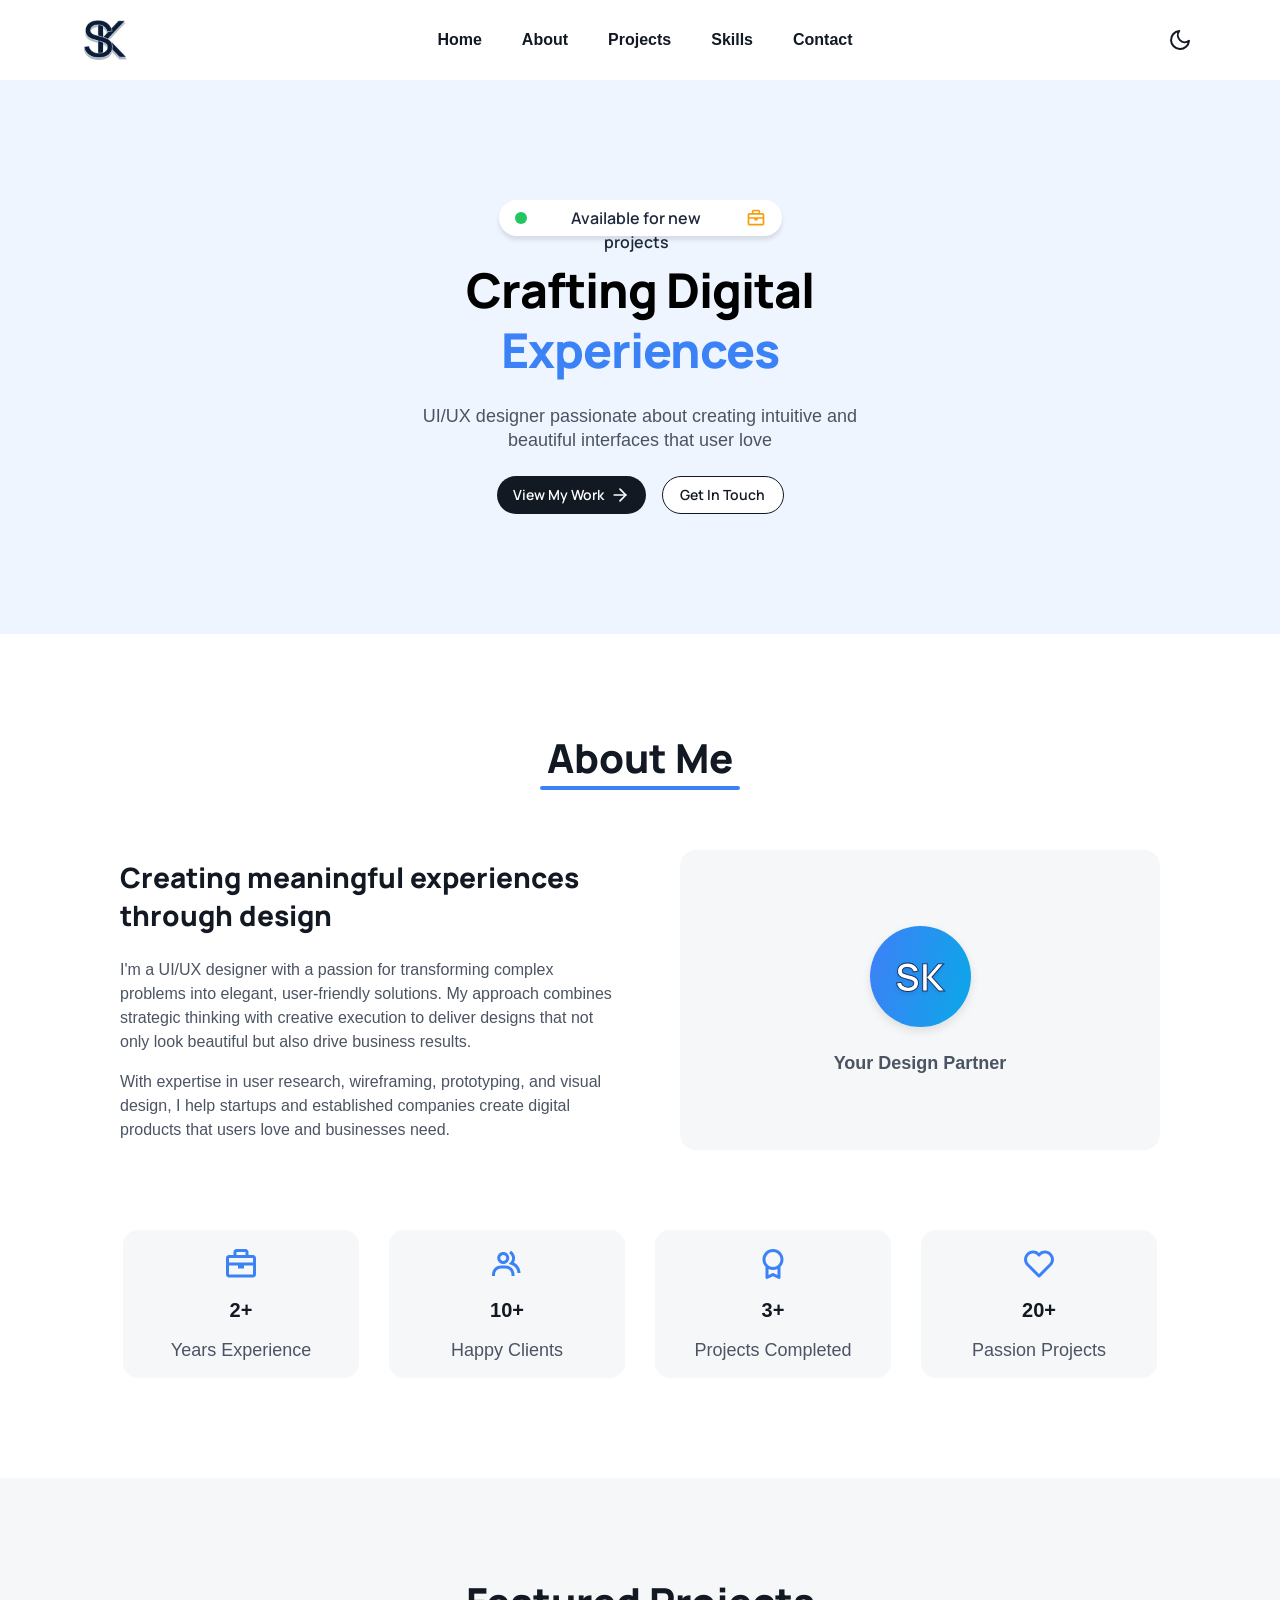
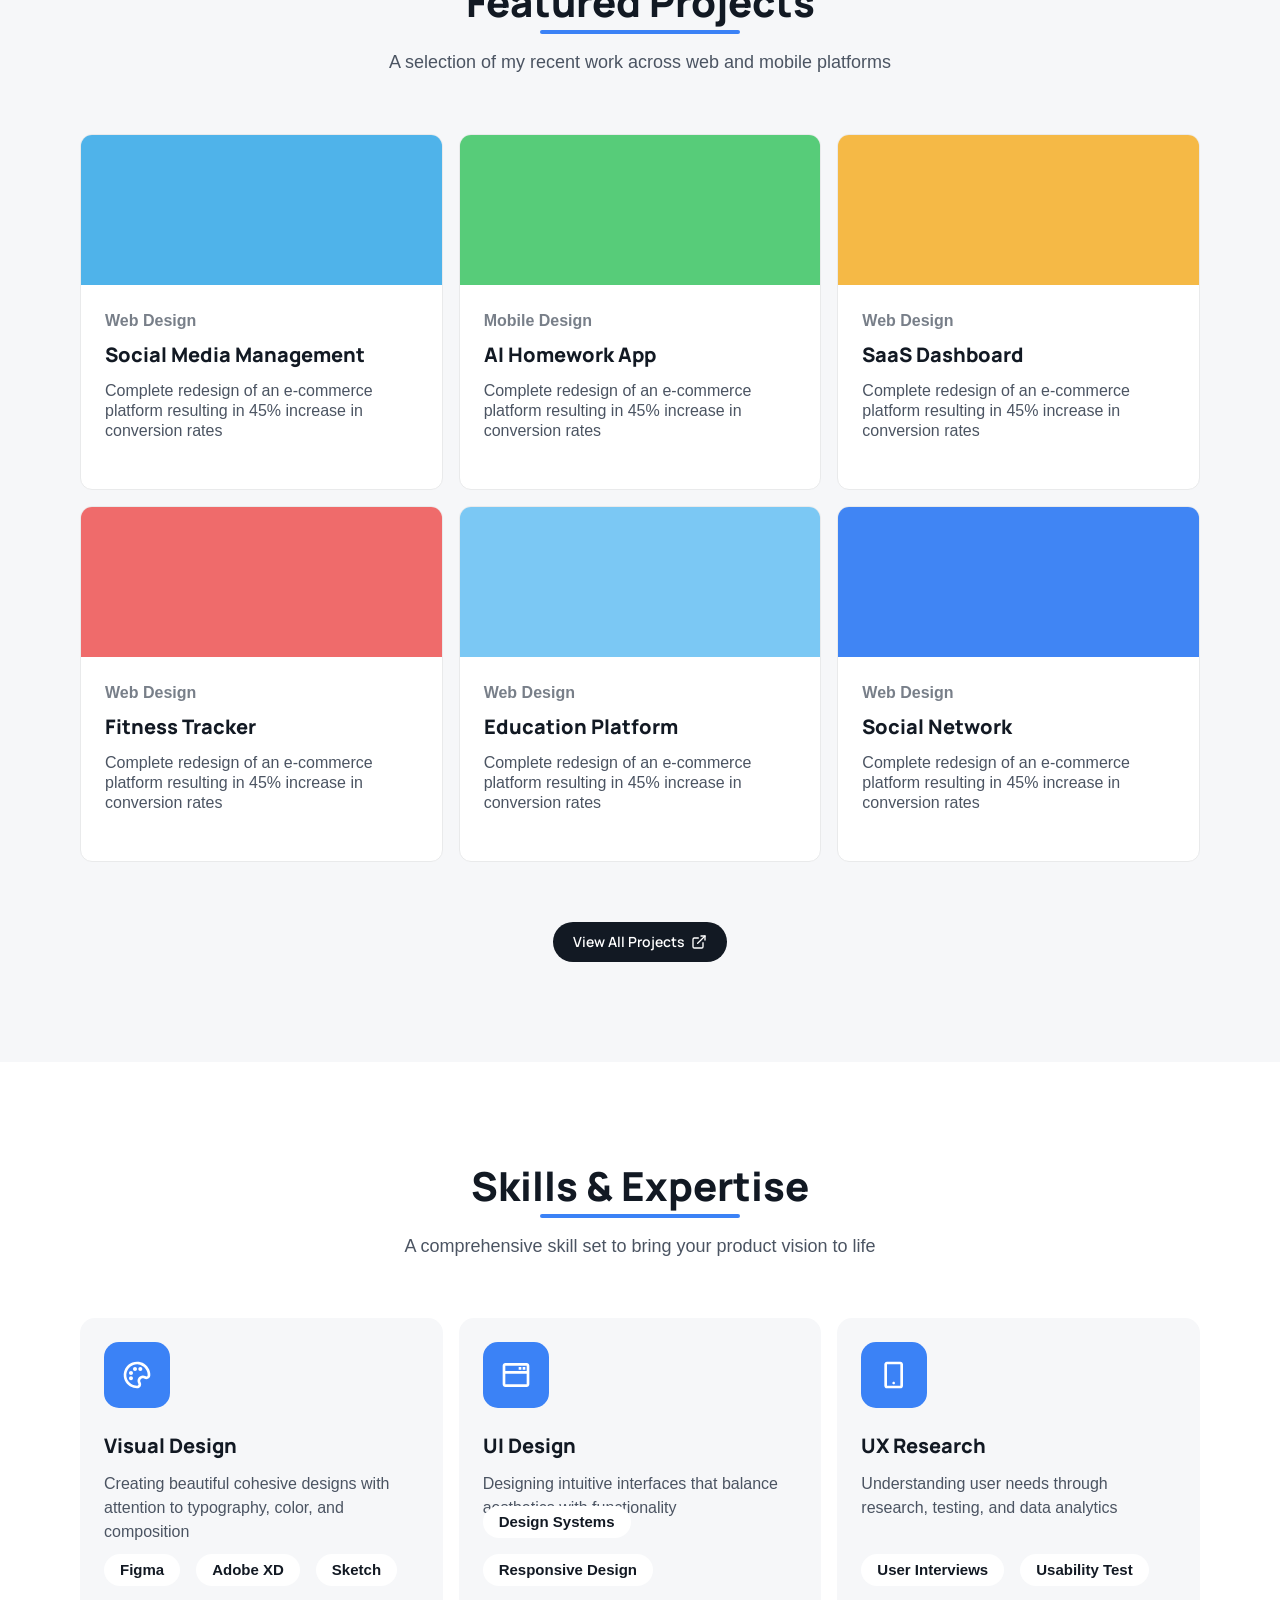
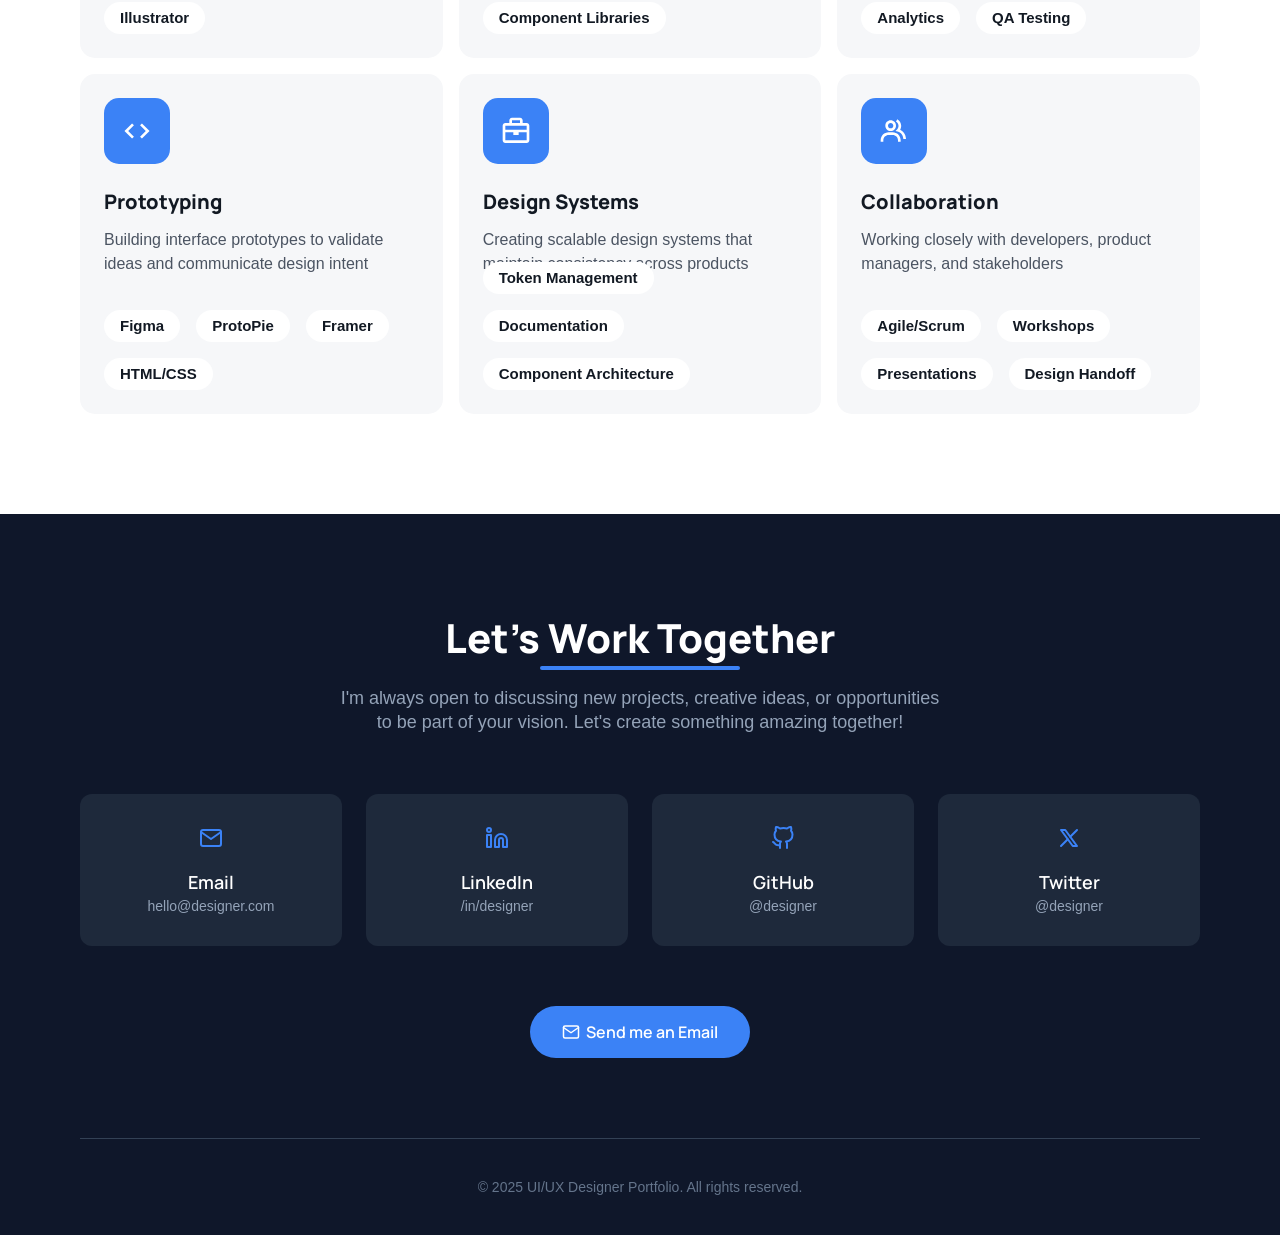
==== commit c4d9051a: "feat: Implement dark/light theme toggle functionality by adding a new script, modifying the landing " ====
--- a/Landing_page.html
+++ b/Landing_page.html
@@ -23,6 +23,12 @@
                 <a href="#">Skills</a>
                 <a href="#">Contact</a>
             </div>
+            <button id="theme-toggle" aria-label="Toggle Dark Mode">
+                <svg xmlns="http://www.w3.org/2000/svg" width="24" height="24" viewBox="0 0 24 24" fill="none"
+                    stroke="currentColor" stroke-width="2" stroke-linecap="round" stroke-linejoin="round">
+                    <path d="M21 12.79A9 9 0 1 1 11.21 3 7 7 0 0 0 21 12.79z"></path>
+                </svg>
+            </button>
         </div>
 
     </header>
@@ -272,175 +278,190 @@
         <!-- Skills Section -->
         <section class="skills-section" id="skills">
             <div class="skills-container">
-            <div class="section-title">
-                <h2>Skills & Expertise</h2>
-                <div class="title-underline"></div>
-                <p class="section-subtitle">A comprehensive skill set to bring your product vision to life</p>
-            </div>
-
-            <div class="skills-grid">
-                <!-- Skill 1 -->
-                <div class="skill-card">
-                    <div class="skill-icon">
-                        <svg width="32" height="32" viewBox="0 0 36 36" fill="none" xmlns="http://www.w3.org/2000/svg">
-                            <path
-                                d="M20.1 3.14407C17.6267 2.80554 15.1081 3.08466 12.7689 3.95651C10.4298 4.82836 8.34289 6.26582 6.69453 8.14057C5.28378 9.76535 4.23706 11.6732 3.62466 13.736C3.01227 15.7988 2.84839 17.9687 3.14403 20.1001C3.93903 25.9411 8.33103 30.9106 14.0715 32.4691C15.3512 32.8193 16.6718 32.9978 17.9985 33.0001L18.2115 32.9986C18.9698 32.9888 19.7134 32.7876 20.3732 32.4137C21.033 32.0397 21.5876 31.5052 21.9855 30.8596C22.3848 30.2175 22.6152 29.4849 22.6554 28.7298C22.6955 27.9748 22.544 27.2219 22.215 26.5411L21.9165 25.9171C21.6869 25.4685 21.5791 24.9675 21.6039 24.4642C21.6286 23.9609 21.785 23.473 22.0575 23.0491C22.4474 22.4158 23.0582 21.9494 23.7719 21.7403C24.4856 21.5311 25.2515 21.5939 25.9215 21.9166L26.5395 22.2121C27.1575 22.5091 27.8145 22.6606 28.491 22.6606C29.6749 22.6545 30.8095 22.1855 31.6521 21.3538C32.4947 20.5221 32.9785 19.3938 33 18.2101C33.0186 16.8121 32.8404 15.4184 32.4705 14.0701C30.9105 8.33107 25.941 3.93907 20.1 3.14407ZM27.837 19.5076L27.219 19.2121C24.477 17.8951 21.114 18.9151 19.5165 21.4531C18.4095 23.2171 18.297 25.3171 19.2105 27.2161L19.509 27.8401C19.6209 28.0668 19.6726 28.3184 19.6592 28.5708C19.6458 28.8233 19.5678 29.068 19.4325 29.2816C19.3007 29.4997 19.1151 29.6804 18.8934 29.8062C18.6717 29.932 18.4214 29.9988 18.1665 30.0001H17.9985C16.9369 29.9971 15.8804 29.8544 14.856 29.5756C10.2615 28.3291 6.75153 24.3571 6.11703 19.6966C5.63553 16.1641 6.64503 12.7621 8.95653 10.1131C10.2716 8.60442 11.9431 7.44855 13.8189 6.75064C15.6946 6.05273 17.7151 5.83494 19.6965 6.11707C24.357 6.75157 28.329 10.2631 29.5755 14.8561C29.8725 15.9511 30.015 17.0671 29.9985 18.1666C29.9805 19.3771 28.731 19.9411 27.837 19.5076Z"
-                                fill="white" />
-                            <path
-                                d="M11.25 24C12.4926 24 13.5 22.9926 13.5 21.75C13.5 20.5074 12.4926 19.5 11.25 19.5C10.0074 19.5 9 20.5074 9 21.75C9 22.9926 10.0074 24 11.25 24Z"
-                                fill="white" />
-                            <path
-                                d="M11.25 18C12.4926 18 13.5 16.9926 13.5 15.75C13.5 14.5074 12.4926 13.5 11.25 13.5C10.0074 13.5 9 14.5074 9 15.75C9 16.9926 10.0074 18 11.25 18Z"
-                                fill="white" />
-                            <path
-                                d="M15.75 13.5C16.9926 13.5 18 12.4926 18 11.25C18 10.0074 16.9926 9 15.75 9C14.5074 9 13.5 10.0074 13.5 11.25C13.5 12.4926 14.5074 13.5 15.75 13.5Z"
-                                fill="white" />
-                            <path
-                                d="M21.75 13.5C22.9926 13.5 24 12.4926 24 11.25C24 10.0074 22.9926 9 21.75 9C20.5074 9 19.5 10.0074 19.5 11.25C19.5 12.4926 20.5074 13.5 21.75 13.5Z"
-                                fill="white" />
-                        </svg>
-
-                    </div>
-                    <h3>Visual Design</h3>
-                    <p class="skill-desc-short">Creating beautiful cohesive designs with attention to typography, color,
-                        and composition</p>
-                    <p class="skill-desc-long">Creating visually appealing designs using color, typography, spacing, and
-                        imagery. Focused on delivering clear, modern, and consistent layouts that support brand
-                        identity. Ensures every visual element communicates purpose and enhances the overall user
-                        experience</p>
-                    <div class="skill-tags">
-                        <span>Figma</span>
-                        <span>Adobe XD</span>
-                        <span>Sketch</span>
-                        <span>Illustrator</span>
-                    </div>
-                </div>
-
-                <!-- Skill 2 -->
-                <div class="skill-card">
-                    <div class="skill-icon">
-                        <svg width="32" height="32" viewBox="0 0 36 36" fill="none" xmlns="http://www.w3.org/2000/svg">
-                            <path
-                                d="M30 4.5H6C4.3455 4.5 3 5.8455 3 7.5V28.5C3 30.1545 4.3455 31.5 6 31.5H30C31.6545 31.5 33 30.1545 33 28.5V7.5C33 5.8455 31.6545 4.5 30 4.5ZM30 7.5L30.0015 13.5H6V7.5H30ZM6 28.5V16.5H30.0015L30.003 28.5H6Z"
-                                fill="white" />
-                            <path d="M21 9H24V12H21V9ZM25.5 9H28.5V12H25.5V9Z" fill="white" />
-                        </svg>
-
-                    </div>
-                    <h3>UI Design</h3>
-                    <p class="skill-desc-short">Designing intuitive interfaces that balance aesthetics with
-                        functionality</p>
-                    <p class="skill-desc-long">Designing intuitive and user-friendly interfaces that make navigation
-                        effortless. Ensuring consistent components, accessible interactions, and clean layouts across
-                        the product. Aims to create interfaces that look polished and feel natural to use</p>
-                    <div class="skill-tags">
-                        <span>Design Systems</span>
-                        <span>Responsive Design</span>
-                        <span>Component Libraries</span>
-                    </div>
-                </div>
-
-                <!-- Skill 3 -->
-                <div class="skill-card">
-                    <div class="skill-icon">
-                        <svg width="32" height="32" viewBox="0 0 36 36" fill="none" xmlns="http://www.w3.org/2000/svg">
-                            <path
-                                d="M25.125 3H10.125C8.4705 3 7.125 4.3455 7.125 6V30C7.125 31.6545 8.4705 33 10.125 33H25.125C26.7795 33 28.125 31.6545 28.125 30V6C28.125 4.3455 26.7795 3 25.125 3ZM10.125 30V6H25.125L25.128 30H10.125Z"
-                                fill="white" />
-                            <path
-                                d="M17.625 28.5C18.4534 28.5 19.125 27.8284 19.125 27C19.125 26.1716 18.4534 25.5 17.625 25.5C16.7966 25.5 16.125 26.1716 16.125 27C16.125 27.8284 16.7966 28.5 17.625 28.5Z"
-                                fill="white" />
-                        </svg>
-
-                    </div>
-                    <h3>UX Research</h3>
-                    <p class="skill-desc-short">Understanding user needs through research, testing, and data analytics
-                    </p>
-                    <p class="skill-desc-long">Understanding user needs, goals, and pain points through interviews,
-                        surveys, and usability testing. Using data and insights to guide design decisions and improve
-                        product effectiveness. Helps ensure every feature is grounded in real user behavior</p>
-                    <div class="skill-tags">
-                        <span>User Interviews</span>
-                        <span>Usability Test</span>
-                        <span>Analytics</span>
-                        <span>QA Testing</span>
-                    </div>
-                </div>
-
-                <!-- Skill 4 -->
-                <div class="skill-card">
-                    <div class="skill-icon">
-                        <svg width="32" height="32" viewBox="0 0 36 36" fill="none" xmlns="http://www.w3.org/2000/svg">
-                            <path
-                                d="M12.4395 9.43945L3.879 18L12.4395 26.5605L14.5605 24.4395L8.121 18L14.5605 11.5605L12.4395 9.43945ZM23.5605 26.5605L32.121 18L23.5605 9.43945L21.4395 11.5605L27.879 18L21.4395 24.4395L23.5605 26.5605Z"
-                                fill="white" />
-                        </svg>
-
-                    </div>
-                    <h3>Prototyping</h3>
-                    <p class="skill-desc-short">Building interface prototypes to validate ideas and communicate design
-                        intent</p>
-                    <p class="skill-desc-long">Turning concepts into interactive mockups to visualize and test user
-                        flows. Helps identify issues early and refine ideas before development. Allows teams to explore
-                        different solutions quickly and confidently</p>
-                    <div class="skill-tags">
-                        <span>Figma</span>
-                        <span>ProtoPie</span>
-                        <span>Framer</span>
-                        <span>HTML/CSS</span>
-                    </div>
-                </div>
-
-                <!-- Skill 5 -->
-                <div class="skill-card">
-                    <div class="skill-icon">
-                        <svg width="32" height="32" viewBox="0 0 36 36" fill="none" xmlns="http://www.w3.org/2000/svg">
-                            <path
-                                d="M30 9H25.5V6C25.5 4.3455 24.1545 3 22.5 3H13.5C11.8455 3 10.5 4.3455 10.5 6V9H6C4.3455 9 3 10.3455 3 12V28.5C3 30.1545 4.3455 31.5 6 31.5H30C31.6545 31.5 33 30.1545 33 28.5V12C33 10.3455 31.6545 9 30 9ZM22.5 6V9H13.5V6H22.5ZM30 12V16.5H6V12H30ZM6 28.5V19.5H15V22.5H21V19.5H30L30.0015 28.5H6Z"
-                                fill="white" />
-                        </svg>
-
-                    </div>
-                    <h3>Design Systems</h3>
-                    <p class="skill-desc-short">Creating scalable design systems that maintain consistency across
-                        products</p>
-                    <p class="skill-desc-long">Building a unified library of components, patterns, and guidelines to
-                        ensure consistency across all products. Improves design speed, quality, and collaboration.
-                        Supports scalable growth as the product evolves and expands</p>
-                    <div class="skill-tags">
-                        <span>Token Management</span>
-                        <span>Documentation</span>
-                        <span>Component Architecture</span>
-                    </div>
-                </div>
-
-                <!-- Skill 6 -->
-                <div class="skill-card">
-                    <div class="skill-icon">
-                        <svg width="32" height="32" viewBox="0 0 36 36" fill="none" xmlns="http://www.w3.org/2000/svg">
-                            <path
-                                d="M24.906 16.572C25.8196 15.0151 26.2141 13.2079 26.0325 11.412C25.764 8.73595 24.27 6.37045 21.828 4.75195L20.1705 7.25095C21.849 8.36395 22.8705 9.94945 23.0475 11.712C23.1291 12.5311 23.0272 13.3581 22.749 14.1329C22.4708 14.9077 22.0235 15.6108 21.4395 16.191L19.6515 17.979L22.0785 18.6915C28.4265 20.5515 28.5 26.9355 28.5 27H31.5C31.5 24.3165 30.066 19.0725 24.906 16.572Z"
-                                fill="white" />
-                            <path
-                                d="M14.25 18C17.559 18 20.25 15.309 20.25 12C20.25 8.691 17.559 6 14.25 6C10.941 6 8.25 8.691 8.25 12C8.25 15.309 10.941 18 14.25 18ZM14.25 9C15.9045 9 17.25 10.3455 17.25 12C17.25 13.6545 15.9045 15 14.25 15C12.5955 15 11.25 13.6545 11.25 12C11.25 10.3455 12.5955 9 14.25 9ZM16.5 19.5H12C7.0365 19.5 3 23.5365 3 28.5V30H6V28.5C6 25.191 8.691 22.5 12 22.5H16.5C19.809 22.5 22.5 25.191 22.5 28.5V30H25.5V28.5C25.5 23.5365 21.4635 19.5 16.5 19.5Z"
-                                fill="white" />
-                        </svg>
-
-                    </div>
-                    <h3>Collaboration</h3>
-                    <p class="skill-desc-short">Working closely with developers, product managers, and stakeholders</p>
-                    <p class="skill-desc-long">Creating visually appealing designs using color, typography, spacing, and
-                        imagery. Focused on delivering clear, modern, and consistent layouts that support brand
-                        identity. Ensures every visual element communicates purpose and enhances the overall user
-                        experience</p>
-                    <div class="skill-tags">
-                        <span>Agile/Scrum</span>
-                        <span>Workshops</span>
-                        <span>Presentations</span>
-                        <span>Design Handoff</span>
-                    </div>
-                </div>
-            </div>
+                <div class="section-title">
+                    <h2>Skills & Expertise</h2>
+                    <div class="title-underline"></div>
+                    <p class="section-subtitle">A comprehensive skill set to bring your product vision to life</p>
+                </div>
+
+                <div class="skills-grid">
+                    <!-- Skill 1 -->
+                    <div class="skill-card">
+                        <div class="skill-icon">
+                            <svg width="32" height="32" viewBox="0 0 36 36" fill="none"
+                                xmlns="http://www.w3.org/2000/svg">
+                                <path
+                                    d="M20.1 3.14407C17.6267 2.80554 15.1081 3.08466 12.7689 3.95651C10.4298 4.82836 8.34289 6.26582 6.69453 8.14057C5.28378 9.76535 4.23706 11.6732 3.62466 13.736C3.01227 15.7988 2.84839 17.9687 3.14403 20.1001C3.93903 25.9411 8.33103 30.9106 14.0715 32.4691C15.3512 32.8193 16.6718 32.9978 17.9985 33.0001L18.2115 32.9986C18.9698 32.9888 19.7134 32.7876 20.3732 32.4137C21.033 32.0397 21.5876 31.5052 21.9855 30.8596C22.3848 30.2175 22.6152 29.4849 22.6554 28.7298C22.6955 27.9748 22.544 27.2219 22.215 26.5411L21.9165 25.9171C21.6869 25.4685 21.5791 24.9675 21.6039 24.4642C21.6286 23.9609 21.785 23.473 22.0575 23.0491C22.4474 22.4158 23.0582 21.9494 23.7719 21.7403C24.4856 21.5311 25.2515 21.5939 25.9215 21.9166L26.5395 22.2121C27.1575 22.5091 27.8145 22.6606 28.491 22.6606C29.6749 22.6545 30.8095 22.1855 31.6521 21.3538C32.4947 20.5221 32.9785 19.3938 33 18.2101C33.0186 16.8121 32.8404 15.4184 32.4705 14.0701C30.9105 8.33107 25.941 3.93907 20.1 3.14407ZM27.837 19.5076L27.219 19.2121C24.477 17.8951 21.114 18.9151 19.5165 21.4531C18.4095 23.2171 18.297 25.3171 19.2105 27.2161L19.509 27.8401C19.6209 28.0668 19.6726 28.3184 19.6592 28.5708C19.6458 28.8233 19.5678 29.068 19.4325 29.2816C19.3007 29.4997 19.1151 29.6804 18.8934 29.8062C18.6717 29.932 18.4214 29.9988 18.1665 30.0001H17.9985C16.9369 29.9971 15.8804 29.8544 14.856 29.5756C10.2615 28.3291 6.75153 24.3571 6.11703 19.6966C5.63553 16.1641 6.64503 12.7621 8.95653 10.1131C10.2716 8.60442 11.9431 7.44855 13.8189 6.75064C15.6946 6.05273 17.7151 5.83494 19.6965 6.11707C24.357 6.75157 28.329 10.2631 29.5755 14.8561C29.8725 15.9511 30.015 17.0671 29.9985 18.1666C29.9805 19.3771 28.731 19.9411 27.837 19.5076Z"
+                                    fill="white" />
+                                <path
+                                    d="M11.25 24C12.4926 24 13.5 22.9926 13.5 21.75C13.5 20.5074 12.4926 19.5 11.25 19.5C10.0074 19.5 9 20.5074 9 21.75C9 22.9926 10.0074 24 11.25 24Z"
+                                    fill="white" />
+                                <path
+                                    d="M11.25 18C12.4926 18 13.5 16.9926 13.5 15.75C13.5 14.5074 12.4926 13.5 11.25 13.5C10.0074 13.5 9 14.5074 9 15.75C9 16.9926 10.0074 18 11.25 18Z"
+                                    fill="white" />
+                                <path
+                                    d="M15.75 13.5C16.9926 13.5 18 12.4926 18 11.25C18 10.0074 16.9926 9 15.75 9C14.5074 9 13.5 10.0074 13.5 11.25C13.5 12.4926 14.5074 13.5 15.75 13.5Z"
+                                    fill="white" />
+                                <path
+                                    d="M21.75 13.5C22.9926 13.5 24 12.4926 24 11.25C24 10.0074 22.9926 9 21.75 9C20.5074 9 19.5 10.0074 19.5 11.25C19.5 12.4926 20.5074 13.5 21.75 13.5Z"
+                                    fill="white" />
+                            </svg>
+
+                        </div>
+                        <h3>Visual Design</h3>
+                        <p class="skill-desc-short">Creating beautiful cohesive designs with attention to typography,
+                            color,
+                            and composition</p>
+                        <p class="skill-desc-long">Creating visually appealing designs using color, typography, spacing,
+                            and
+                            imagery. Focused on delivering clear, modern, and consistent layouts that support brand
+                            identity. Ensures every visual element communicates purpose and enhances the overall user
+                            experience</p>
+                        <div class="skill-tags">
+                            <span>Figma</span>
+                            <span>Adobe XD</span>
+                            <span>Sketch</span>
+                            <span>Illustrator</span>
+                        </div>
+                    </div>
+
+                    <!-- Skill 2 -->
+                    <div class="skill-card">
+                        <div class="skill-icon">
+                            <svg width="32" height="32" viewBox="0 0 36 36" fill="none"
+                                xmlns="http://www.w3.org/2000/svg">
+                                <path
+                                    d="M30 4.5H6C4.3455 4.5 3 5.8455 3 7.5V28.5C3 30.1545 4.3455 31.5 6 31.5H30C31.6545 31.5 33 30.1545 33 28.5V7.5C33 5.8455 31.6545 4.5 30 4.5ZM30 7.5L30.0015 13.5H6V7.5H30ZM6 28.5V16.5H30.0015L30.003 28.5H6Z"
+                                    fill="white" />
+                                <path d="M21 9H24V12H21V9ZM25.5 9H28.5V12H25.5V9Z" fill="white" />
+                            </svg>
+
+                        </div>
+                        <h3>UI Design</h3>
+                        <p class="skill-desc-short">Designing intuitive interfaces that balance aesthetics with
+                            functionality</p>
+                        <p class="skill-desc-long">Designing intuitive and user-friendly interfaces that make navigation
+                            effortless. Ensuring consistent components, accessible interactions, and clean layouts
+                            across
+                            the product. Aims to create interfaces that look polished and feel natural to use</p>
+                        <div class="skill-tags">
+                            <span>Design Systems</span>
+                            <span>Responsive Design</span>
+                            <span>Component Libraries</span>
+                        </div>
+                    </div>
+
+                    <!-- Skill 3 -->
+                    <div class="skill-card">
+                        <div class="skill-icon">
+                            <svg width="32" height="32" viewBox="0 0 36 36" fill="none"
+                                xmlns="http://www.w3.org/2000/svg">
+                                <path
+                                    d="M25.125 3H10.125C8.4705 3 7.125 4.3455 7.125 6V30C7.125 31.6545 8.4705 33 10.125 33H25.125C26.7795 33 28.125 31.6545 28.125 30V6C28.125 4.3455 26.7795 3 25.125 3ZM10.125 30V6H25.125L25.128 30H10.125Z"
+                                    fill="white" />
+                                <path
+                                    d="M17.625 28.5C18.4534 28.5 19.125 27.8284 19.125 27C19.125 26.1716 18.4534 25.5 17.625 25.5C16.7966 25.5 16.125 26.1716 16.125 27C16.125 27.8284 16.7966 28.5 17.625 28.5Z"
+                                    fill="white" />
+                            </svg>
+
+                        </div>
+                        <h3>UX Research</h3>
+                        <p class="skill-desc-short">Understanding user needs through research, testing, and data
+                            analytics
+                        </p>
+                        <p class="skill-desc-long">Understanding user needs, goals, and pain points through interviews,
+                            surveys, and usability testing. Using data and insights to guide design decisions and
+                            improve
+                            product effectiveness. Helps ensure every feature is grounded in real user behavior</p>
+                        <div class="skill-tags">
+                            <span>User Interviews</span>
+                            <span>Usability Test</span>
+                            <span>Analytics</span>
+                            <span>QA Testing</span>
+                        </div>
+                    </div>
+
+                    <!-- Skill 4 -->
+                    <div class="skill-card">
+                        <div class="skill-icon">
+                            <svg width="32" height="32" viewBox="0 0 36 36" fill="none"
+                                xmlns="http://www.w3.org/2000/svg">
+                                <path
+                                    d="M12.4395 9.43945L3.879 18L12.4395 26.5605L14.5605 24.4395L8.121 18L14.5605 11.5605L12.4395 9.43945ZM23.5605 26.5605L32.121 18L23.5605 9.43945L21.4395 11.5605L27.879 18L21.4395 24.4395L23.5605 26.5605Z"
+                                    fill="white" />
+                            </svg>
+
+                        </div>
+                        <h3>Prototyping</h3>
+                        <p class="skill-desc-short">Building interface prototypes to validate ideas and communicate
+                            design
+                            intent</p>
+                        <p class="skill-desc-long">Turning concepts into interactive mockups to visualize and test user
+                            flows. Helps identify issues early and refine ideas before development. Allows teams to
+                            explore
+                            different solutions quickly and confidently</p>
+                        <div class="skill-tags">
+                            <span>Figma</span>
+                            <span>ProtoPie</span>
+                            <span>Framer</span>
+                            <span>HTML/CSS</span>
+                        </div>
+                    </div>
+
+                    <!-- Skill 5 -->
+                    <div class="skill-card">
+                        <div class="skill-icon">
+                            <svg width="32" height="32" viewBox="0 0 36 36" fill="none"
+                                xmlns="http://www.w3.org/2000/svg">
+                                <path
+                                    d="M30 9H25.5V6C25.5 4.3455 24.1545 3 22.5 3H13.5C11.8455 3 10.5 4.3455 10.5 6V9H6C4.3455 9 3 10.3455 3 12V28.5C3 30.1545 4.3455 31.5 6 31.5H30C31.6545 31.5 33 30.1545 33 28.5V12C33 10.3455 31.6545 9 30 9ZM22.5 6V9H13.5V6H22.5ZM30 12V16.5H6V12H30ZM6 28.5V19.5H15V22.5H21V19.5H30L30.0015 28.5H6Z"
+                                    fill="white" />
+                            </svg>
+
+                        </div>
+                        <h3>Design Systems</h3>
+                        <p class="skill-desc-short">Creating scalable design systems that maintain consistency across
+                            products</p>
+                        <p class="skill-desc-long">Building a unified library of components, patterns, and guidelines to
+                            ensure consistency across all products. Improves design speed, quality, and collaboration.
+                            Supports scalable growth as the product evolves and expands</p>
+                        <div class="skill-tags">
+                            <span>Token Management</span>
+                            <span>Documentation</span>
+                            <span>Component Architecture</span>
+                        </div>
+                    </div>
+
+                    <!-- Skill 6 -->
+                    <div class="skill-card">
+                        <div class="skill-icon">
+                            <svg width="32" height="32" viewBox="0 0 36 36" fill="none"
+                                xmlns="http://www.w3.org/2000/svg">
+                                <path
+                                    d="M24.906 16.572C25.8196 15.0151 26.2141 13.2079 26.0325 11.412C25.764 8.73595 24.27 6.37045 21.828 4.75195L20.1705 7.25095C21.849 8.36395 22.8705 9.94945 23.0475 11.712C23.1291 12.5311 23.0272 13.3581 22.749 14.1329C22.4708 14.9077 22.0235 15.6108 21.4395 16.191L19.6515 17.979L22.0785 18.6915C28.4265 20.5515 28.5 26.9355 28.5 27H31.5C31.5 24.3165 30.066 19.0725 24.906 16.572Z"
+                                    fill="white" />
+                                <path
+                                    d="M14.25 18C17.559 18 20.25 15.309 20.25 12C20.25 8.691 17.559 6 14.25 6C10.941 6 8.25 8.691 8.25 12C8.25 15.309 10.941 18 14.25 18ZM14.25 9C15.9045 9 17.25 10.3455 17.25 12C17.25 13.6545 15.9045 15 14.25 15C12.5955 15 11.25 13.6545 11.25 12C11.25 10.3455 12.5955 9 14.25 9ZM16.5 19.5H12C7.0365 19.5 3 23.5365 3 28.5V30H6V28.5C6 25.191 8.691 22.5 12 22.5H16.5C19.809 22.5 22.5 25.191 22.5 28.5V30H25.5V28.5C25.5 23.5365 21.4635 19.5 16.5 19.5Z"
+                                    fill="white" />
+                            </svg>
+
+                        </div>
+                        <h3>Collaboration</h3>
+                        <p class="skill-desc-short">Working closely with developers, product managers, and stakeholders
+                        </p>
+                        <p class="skill-desc-long">Creating visually appealing designs using color, typography, spacing,
+                            and
+                            imagery. Focused on delivering clear, modern, and consistent layouts that support brand
+                            identity. Ensures every visual element communicates purpose and enhances the overall user
+                            experience</p>
+                        <div class="skill-tags">
+                            <span>Agile/Scrum</span>
+                            <span>Workshops</span>
+                            <span>Presentations</span>
+                            <span>Design Handoff</span>
+                        </div>
+                    </div>
+                </div>
             </div>
         </section>
     </main>
@@ -533,7 +554,7 @@
         </div>
     </footer>
 
+    <script src="script.js"></script>
 </body>
 
->>>>>>> 8c8dfe6 (feat: Implement initial portfolio website structure, styling, and assets for landing, hero, about, skills, and projects sections.)
 </html>
--- a/Style.css
+++ b/Style.css
@@ -1,5 +1,51 @@
 @import url('https://fonts.googleapis.com/css2?family=Manrope:wght@400;500;600;700&display=swap');
 @import url('https://api.fontshare.com/v2/css?f[]=satoshi@400,500,700&display=swap');
+
+:root {
+    /* Light Mode Variables */
+    --bg-body: #FFFFFF;
+    --bg-nav: #FFFFFF;
+    --bg-hero: #EEF5FF;
+    --bg-section: #FFFFFF;
+    --bg-card: #F6F7F9;
+    --bg-footer: #0F172A;
+    --bg-footer-card: #1E293B;
+
+    --text-primary: #121923;
+    --text-secondary: #4B5462;
+    --text-inverse: #FFFFFF;
+    --text-hero-title: #000000;
+
+    --accent-primary: #3B82F6;
+    --accent-gradient-start: #0EA5E9;
+    --accent-gradient-mid: #2395EF;
+
+    --border-color: #E9EAEB;
+    --card-shadow: 0 4px 6px rgba(0, 0, 0, 0.1);
+    --nav-shadow: 0 1px 2px rgba(0, 0, 0, 0.05);
+}
+
+[data-theme="dark"] {
+    /* Dark Mode Variables */
+    --bg-body: linear-gradient(90deg, #09090B 0%, #17181A 100%);
+    --bg-nav: #17181A;
+    --bg-hero: transparent;
+    --bg-section: transparent;
+    --bg-card: #1E293B;
+    --bg-footer: #020617;
+    /* Even darker for footer in dark mode */
+    --bg-footer-card: #1E293B;
+
+    --text-primary: #FFFFFF;
+    --text-secondary: #94A3B8;
+    --text-inverse: #FFFFFF;
+    --text-hero-title: #FFFFFF;
+
+    --accent-primary: #3B82F6;
+    --border-color: #334155;
+    --card-shadow: 0 4px 6px rgba(0, 0, 0, 0.3);
+    --nav-shadow: 0 1px 2px rgba(255, 255, 255, 0.05);
+}
 
 * {
     margin: 0;
@@ -9,6 +55,12 @@
 
 body {
     font-family: 'Satoshi', sans-serif;
+    background: var(--bg-body);
+    background-attachment: fixed;
+    /* Ensures gradient covers full height properly */
+    color: var(--text-primary);
+    transition: background 0.3s ease, color 0.3s ease;
+    min-height: 100vh;
 }
 
 h1,
@@ -23,15 +75,40 @@
 .navbar {
     width: 100%;
     height: 80px;
-    /* Slightly taller for better breathability */
-    background-color: #fff;
+    background-color: var(--bg-nav);
     display: flex;
     padding: 0 80px;
-    /* Horizontal padding, height handled by flex center */
     justify-content: space-between;
     align-items: center;
-    box-shadow: 0 1px 2px rgba(0, 0, 0, 0.05);
-    /* Subtle depth */
+    box-shadow: var(--nav-shadow);
+    transition: background-color 0.3s ease;
+}
+
+#theme-toggle {
+    background: none;
+    border: none;
+    cursor: pointer;
+    padding: 8px;
+    color: var(--text-primary);
+    display: flex;
+    align-items: center;
+    justify-content: center;
+    border-radius: 50%;
+    transition: background-color 0.3s ease;
+}
+
+#theme-toggle:hover {
+    background-color: var(--bg-card);
+}
+
+#theme-toggle svg {
+    width: 24px;
+    height: 24px;
+    fill: none;
+    stroke: currentColor;
+    stroke-width: 2;
+    stroke-linecap: round;
+    stroke-linejoin: round;
 }
 
 .nav-logo {
@@ -58,7 +135,7 @@
 
 .nav-links a {
     text-decoration: none;
-    color: #121923;
+    color: var(--text-primary);
     font-weight: 600;
     font-size: 16px;
     transition: color 0.2s ease;
@@ -73,7 +150,7 @@
 .hero-section {
     width: 100%;
     /* min-height: calc(100vh - 80px); */
-    background-color: #EEF5FF;
+    background-color: var(--bg-hero);
     /* Light blue tint matching the image */
     display: flex;
     flex-direction: column;
@@ -81,6 +158,7 @@
     justify-content: center;
     padding: 120px 20px;
     text-align: center;
+    transition: background-color 0.3s ease;
 }
 
 /* Status Badge */
@@ -139,8 +217,9 @@
 .hero-title {
     font-size: 48px;
     line-height: 60px;
-    font-weight: 00;
-    color: #000;
+    font-weight: 800;
+    /* Corrected typo 00 -> 800 */
+    color: var(--text-hero-title);
     margin-bottom: 24px;
     letter-spacing: -0.02em;
 }
@@ -155,7 +234,7 @@
 .hero-subtitle {
     font-size: 18px;
     line-height: 24px;
-    color: #4B5462;
+    color: var(--text-secondary);
     max-width: 600px;
     margin-bottom: 24px;
     font-weight: 500;
@@ -229,9 +308,9 @@
 .btn-outline {
     width: 122px;
     height: 38px;
-    background-color: #FFFFFF;
-    color: #18212F;
-    border: 1px solid #1E293B;
+    background-color: var(--bg-body);
+    color: var(--text-primary);
+    border: 1px solid var(--text-primary);
     padding: 8px 16px;
     gap: 10px;
 }
@@ -263,9 +342,10 @@
 /* About Section */
 .about-section {
     padding: 100px 80px;
-    background-color: #fff;
+    background-color: var(--bg-section);
     max-width: 1200px;
     margin: 0 auto;
+    transition: background-color 0.3s ease;
 }
 
 .section-title {
@@ -277,7 +357,7 @@
     font-size: 40px;
     line-height: 48px;
     font-weight: 800;
-    color: #000;
+    color: var(--text-primary);
     margin-bottom: 4px;
 }
 
@@ -305,7 +385,7 @@
     font-size: 28px;
     line-height: 38px;
     font-weight: 800;
-    color: #121923;
+    color: var(--text-primary);
     margin-bottom: 24px;
 }
 
@@ -313,7 +393,7 @@
     font-size: 16px;
     line-height: 24px;
     font-weight: 500;
-    color: #4B5462;
+    color: var(--text-secondary);
     margin-bottom: 16px;
 }
 
@@ -322,9 +402,9 @@
 }
 
 .about-card {
-    color: #4B5462;
+    color: var(--text-secondary);
     flex: 0.8;
-    background-color: #F6F7F9;
+    background-color: var(--bg-card);
     border-radius: 16px;
     padding: 40px;
     display: flex;
@@ -396,7 +476,7 @@
     font-size: 18px;
     font-weight: 600;
     line-height: 24px;
-    color: #4B5462;
+    color: var(--text-secondary);
 }
 
 /* Stats Grid */
@@ -411,7 +491,7 @@
 .stat-card {
     width: 236px;
     height: 148px;
-    background-color: #F6F7F9;
+    background-color: var(--bg-card);
     border-radius: 15px;
     padding: 16px;
     display: flex;
@@ -426,10 +506,10 @@
 }
 
 .stat-card:hover {
-    box-shadow: 0px 2px 4px rgba(0, 0, 0, 0.1), 0px 4px 6px rgba(0, 0, 0, 0.1);
+    box-shadow: var(--card-shadow);
     transform: translateY(-2px);
     /* Subtle lift to match shadow depth */
-    background-color: #F6F7F9;
+    background-color: var(--bg-card);
     /* Ensure background stays same */
 }
 
@@ -450,7 +530,7 @@
     font-size: 20px;
     line-height: 24px;
     text-align: center;
-    color: #121923;
+    color: var(--text-primary);
     margin: 0;
 }
 
@@ -461,7 +541,7 @@
     font-size: 18px;
     line-height: 24px;
     text-align: center;
-    color: #4B5462;
+    color: var(--text-secondary);
     margin: 0;
 }
 
@@ -470,15 +550,16 @@
     padding: 100px 80px;
     /* background-color: #F8F9FA; */
     /* Very light grey background */
-    background-color: #F6F7F9;
+    background-color: var(--bg-card);
     width: 100%;
     /* max-width: 1200px; */
     /* margin: 0 auto; */
+    transition: background-color 0.3s ease;
 }
 
 .section-subtitle {
     margin-top: 16px;
-    color: #121923;
+    color: var(--text-secondary);
     font-size: 18px;
     line-height: 24px;
     font-weight: 500;
@@ -494,7 +575,7 @@
 .project-card {
     display: flex;
     flex-direction: column;
-    background-color: white;
+    background-color: var(--bg-section);
     border-radius: 12px;
     overflow: hidden;
     /* border: 1px solid #E5E7EB; */
@@ -502,7 +583,7 @@
     height: auto;
 
     position: relative;
-    border: 1px solid #E9EAEB;
+    border: 1px solid var(--border-color);
     /* From design */
 }
 
@@ -547,7 +628,7 @@
     font-size: 20px;
     line-height: 28px;
     font-weight: 800;
-    color: #121923;
+    color: var(--text-primary);
     margin-bottom: 12px;
     font-family: 'Manrope', sans-serif;
 }
@@ -555,7 +636,7 @@
 .project-content p {
     font-size: 16px;
     line-height: 20px;
-    color: #4B5462;
+    color: var(--text-secondary);
     margin-bottom: 24px;
     font-family: 'Satoshi', sans-serif;
     font-weight: 500;
@@ -586,7 +667,7 @@
 }
 
 .project-tags span {
-    background: #F6F7F9;
+    background: var(--bg-card);
     border-radius: 99px;
     padding: 6px 16px;
     font-family: 'Satoshi', sans-serif;
@@ -594,14 +675,14 @@
     font-weight: 700;
     font-size: 16px;
     line-height: 24px;
-    color: #121923;
+    color: var(--text-primary);
     white-space: nowrap;
     cursor: pointer;
     transition: background-color 0.2s ease;
 }
 
 .project-tags span:hover {
-    background: #D2D4D8;
+    background: var(--border-color);
 }
 
 .projects-action {
@@ -619,9 +700,10 @@
 /* Skills Section */
 .skills-section {
     padding: 100px 80px;
-    background-color: #fff;
+    background-color: var(--bg-section);
     /* max-width: 1200px; */
     /* margin: 0 auto; */
+    transition: background-color 0.3s ease;
 }
 
 .skills-grid {
@@ -631,7 +713,7 @@
 }
 
 .skill-card {
-    background-color: #F6F7F9;
+    background-color: var(--bg-card);
     border-radius: 15px;
     padding: 24px;
     transition: all 0.3s ease;
@@ -676,7 +758,7 @@
     font-size: 20px;
     font-weight: 800;
     line-height: 28px;
-    color: #121923;
+    color: var(--text-primary);
     margin-bottom: 12px;
     /* Add margin to separate title */
     font-family: 'Manrope', sans-serif;
@@ -686,7 +768,7 @@
     font-size: 16px;
     line-height: 24px;
     font-weight: 500;
-    color: #4B5462;
+    color: var(--text-secondary);
     margin-bottom: 0;
     font-family: 'Satoshi', sans-serif;
 }
@@ -717,7 +799,7 @@
     max-height: 300px;
     /* Arbitrary height to allow content */
     opacity: 1;
-    color: #1E293B;
+    color: var(--text-primary);
     margin-bottom: 24px;
     transition-delay: 0.1s;
     /* Slight delay for smooth sequence */
@@ -740,13 +822,13 @@
 }
 
 .skill-tags span {
-    background-color: #FFFFFF;
+    background-color: var(--bg-section);
     padding: 6px 16px;
     border-radius: 99px;
     font-size: 15px;
     font-weight: 700;
     line-height: 20px;
-    color: #121923;
+    color: var(--text-primary);
     box-shadow: none;
     font-family: 'Satoshi', sans-serif;
     transition: all 0.2s ease;
@@ -859,4 +941,161 @@
 .footer-bottom p {
     color: #64748B;
     font-size: 14px;
+}
+
+/* Responsive Design (Mobile) */
+@media screen and (max-width: 768px) {
+
+    /* Typography */
+    h1 {
+        font-size: 36px;
+    }
+
+    h2 {
+        font-size: 32px;
+    }
+
+    h3 {
+        font-size: 24px;
+    }
+
+    /* Navbar */
+    .navbar {
+        height: auto;
+        padding: 20px;
+        flex-direction: row;
+        /* Keep row for toggle */
+        flex-wrap: wrap;
+        /* efficient wrapping */
+        gap: 20px;
+    }
+
+    .nav-links {
+        width: 100%;
+        order: 3;
+        /* Move links to bottom on mobile */
+        justify-content: center;
+        gap: 20px;
+        flex-wrap: wrap;
+    }
+
+    .nav-logo {
+        flex: 1;
+    }
+
+    /* Sections General */
+    .section-title {
+        margin-bottom: 40px;
+    }
+
+    .section-title h2 {
+        font-size: 32px;
+        line-height: 40px;
+    }
+
+    /* Hero Section */
+    .hero-section {
+        padding: 80px 20px;
+    }
+
+    .hero-title {
+        font-size: 36px;
+        line-height: 44px;
+    }
+
+    .hero-subtitle {
+        font-size: 16px;
+        padding: 0 10px;
+    }
+
+    .hero-actions {
+        flex-direction: column;
+        width: 100%;
+    }
+
+    .btn {
+        width: 100%;
+        max-width: 300px;
+    }
+
+    /* About Section */
+    .about-section {
+        padding: 60px 20px;
+    }
+
+    .about-content {
+        flex-direction: column;
+        gap: 40px;
+        margin-bottom: 60px;
+    }
+
+    .about-text {
+        text-align: center;
+    }
+
+    .stats-grid {
+        grid-template-columns: repeat(2, 1fr);
+        gap: 16px;
+    }
+
+    /* Projects Section */
+    .projects-section {
+        padding: 60px 20px;
+    }
+
+    .projects-grid {
+        grid-template-columns: 1fr;
+        max-width: 400px;
+        margin: 0 auto 40px;
+    }
+
+    .project-card {
+        max-width: 100%;
+    }
+
+    /* Skills Section */
+    .skills-section {
+        padding: 60px 20px;
+    }
+
+    .skills-grid {
+        grid-template-columns: 1fr;
+    }
+
+    .skill-card {
+        height: auto;
+        min-height: 200px;
+    }
+
+    /* Footer Section */
+    .footer-section {
+        padding: 60px 20px 40px;
+    }
+
+    .contact-grid {
+        grid-template-columns: 1fr;
+        max-width: 400px;
+        margin: 0 auto 40px;
+    }
+
+    .footer-cta-container {
+        flex-direction: column;
+        align-items: center;
+        width: 100%;
+    }
+
+    .footer-btn {
+        width: 100%;
+        max-width: 300px;
+    }
+}
+
+@media screen and (max-width: 480px) {
+    .stats-grid {
+        grid-template-columns: 1fr;
+    }
+
+    .hero-title {
+        font-size: 32px;
+    }
 }
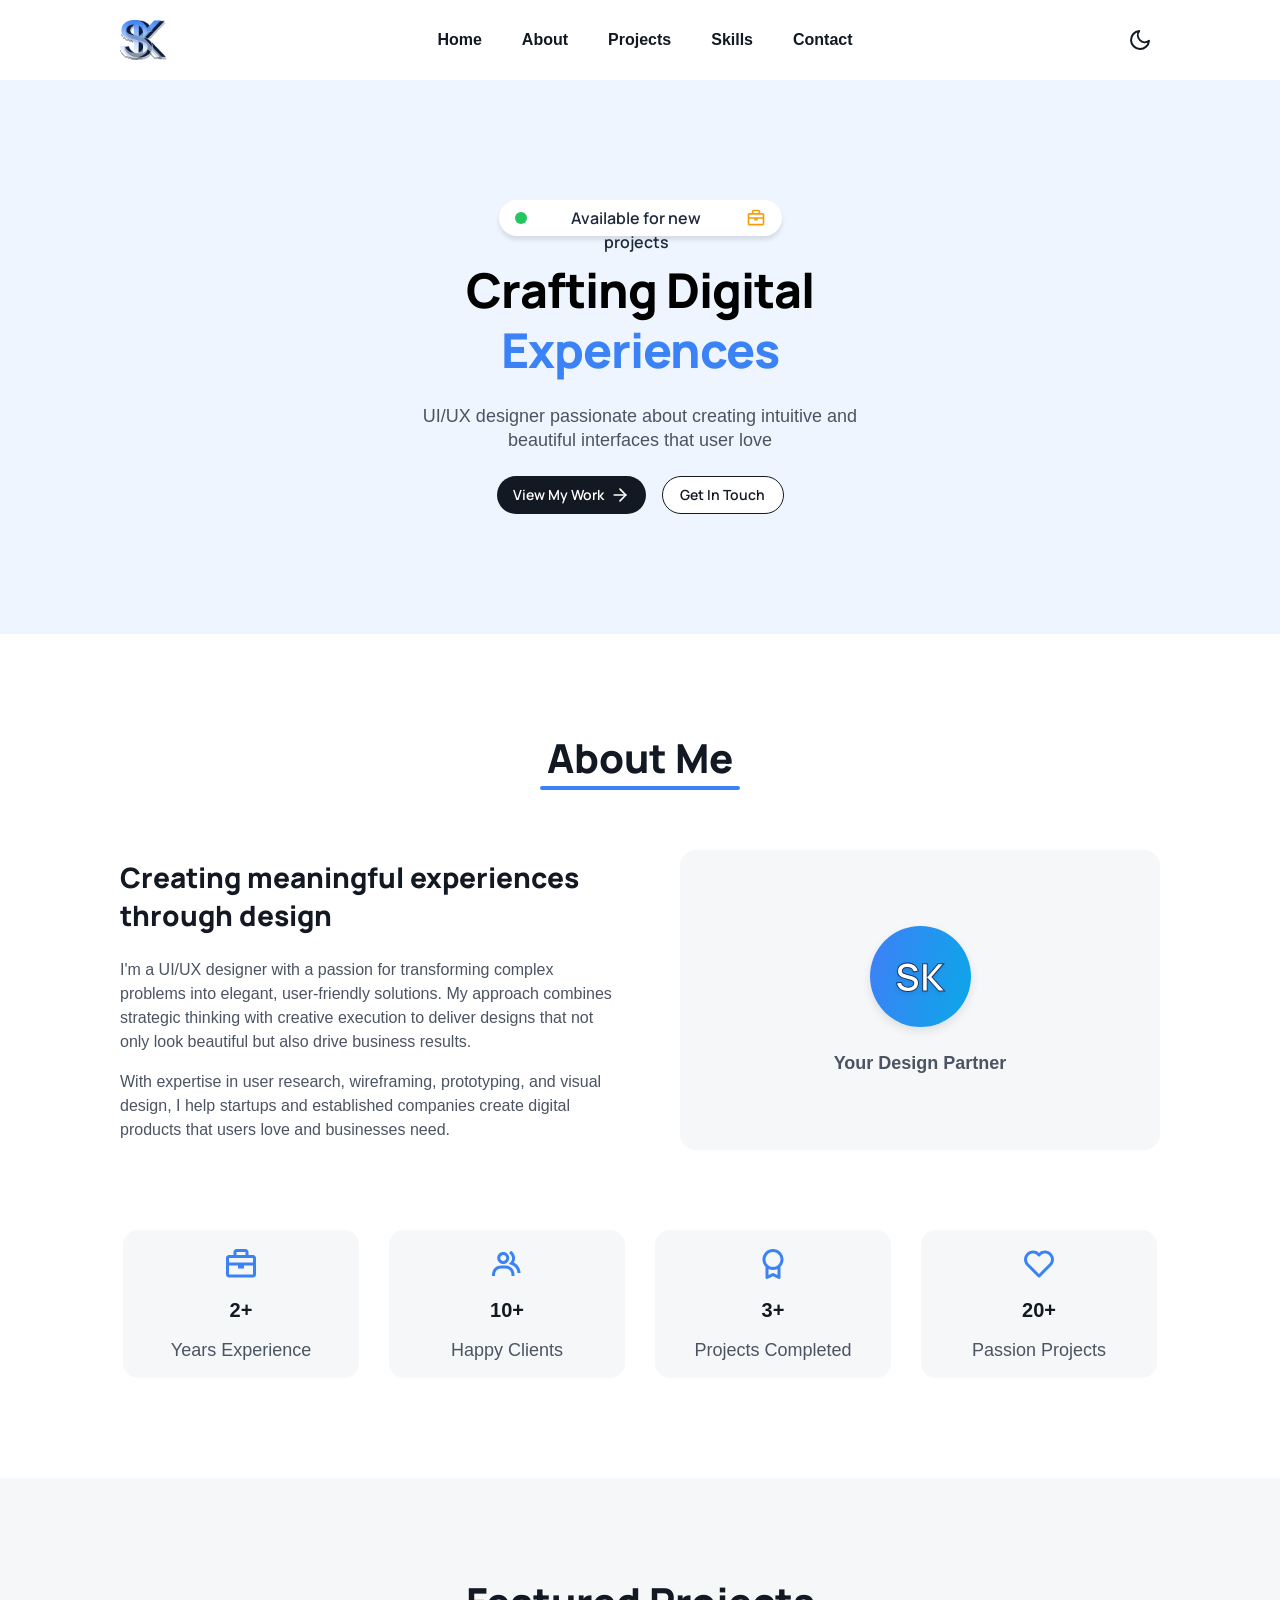
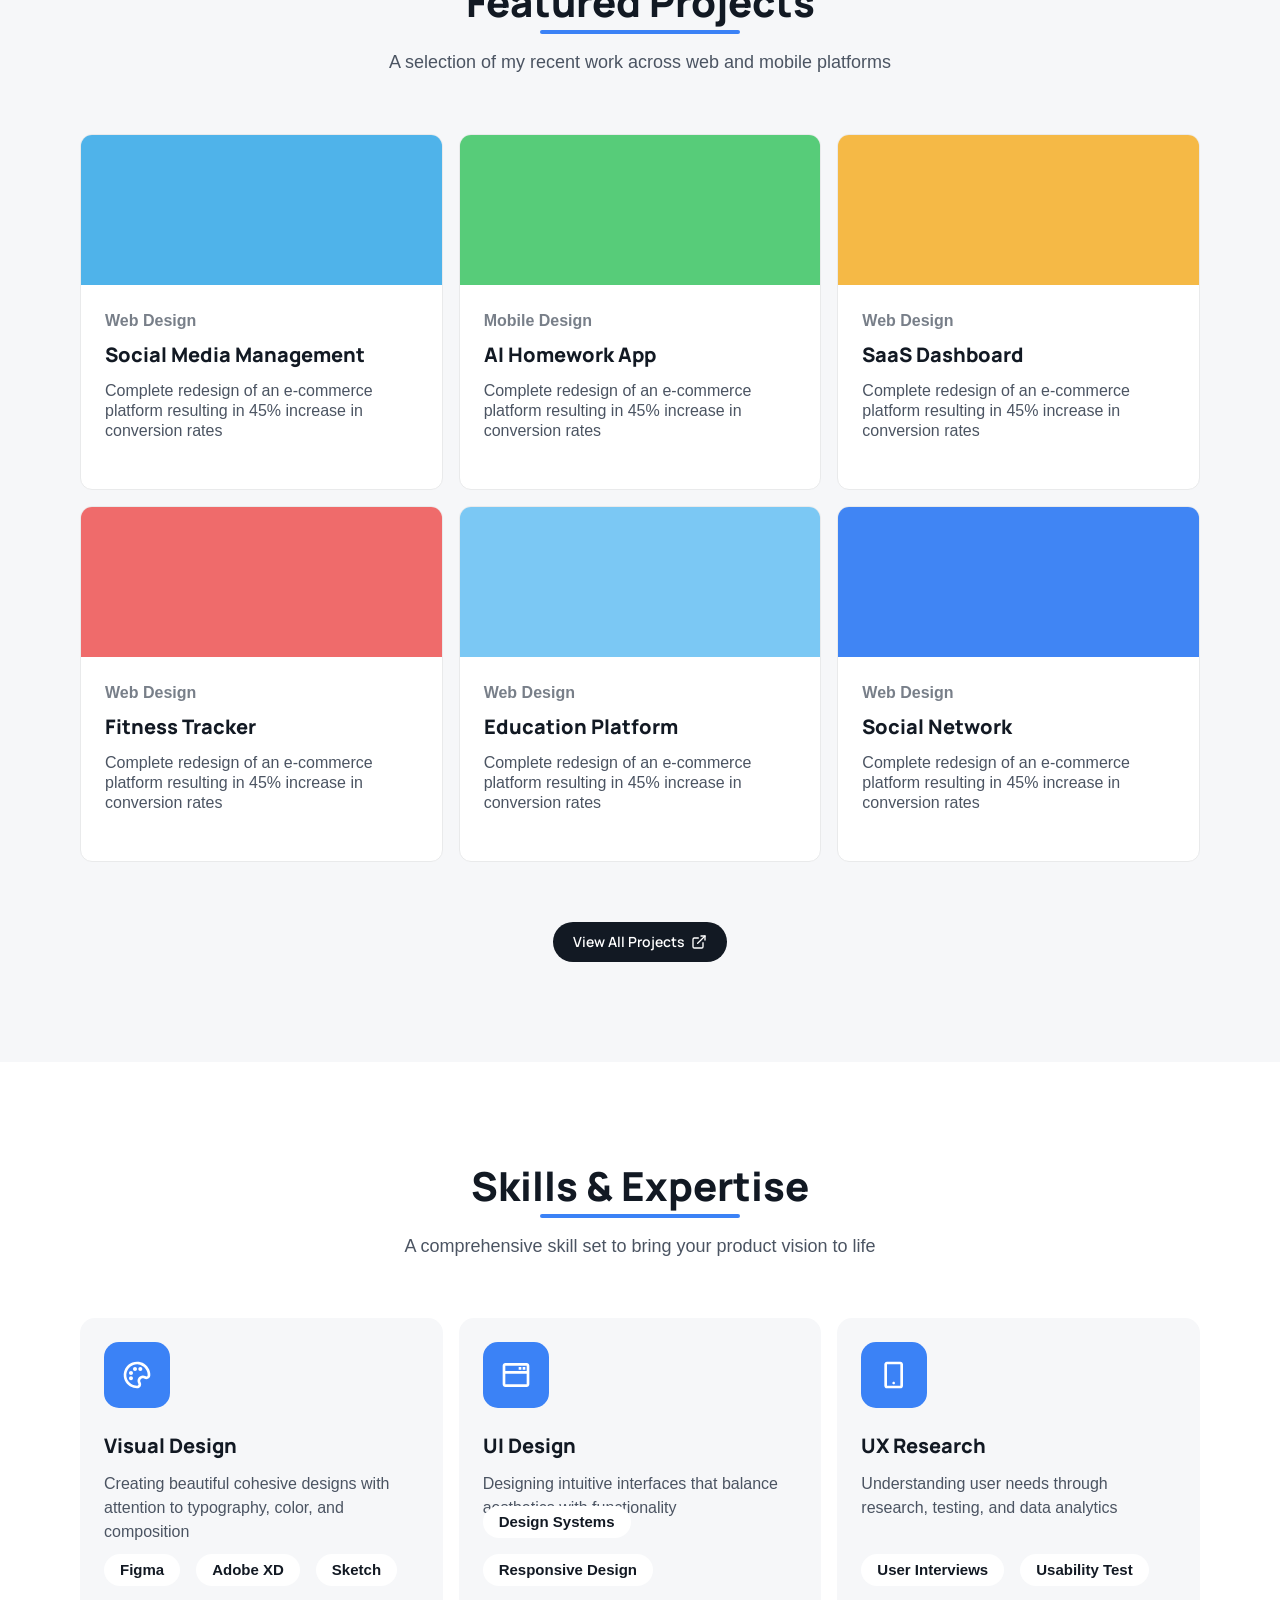
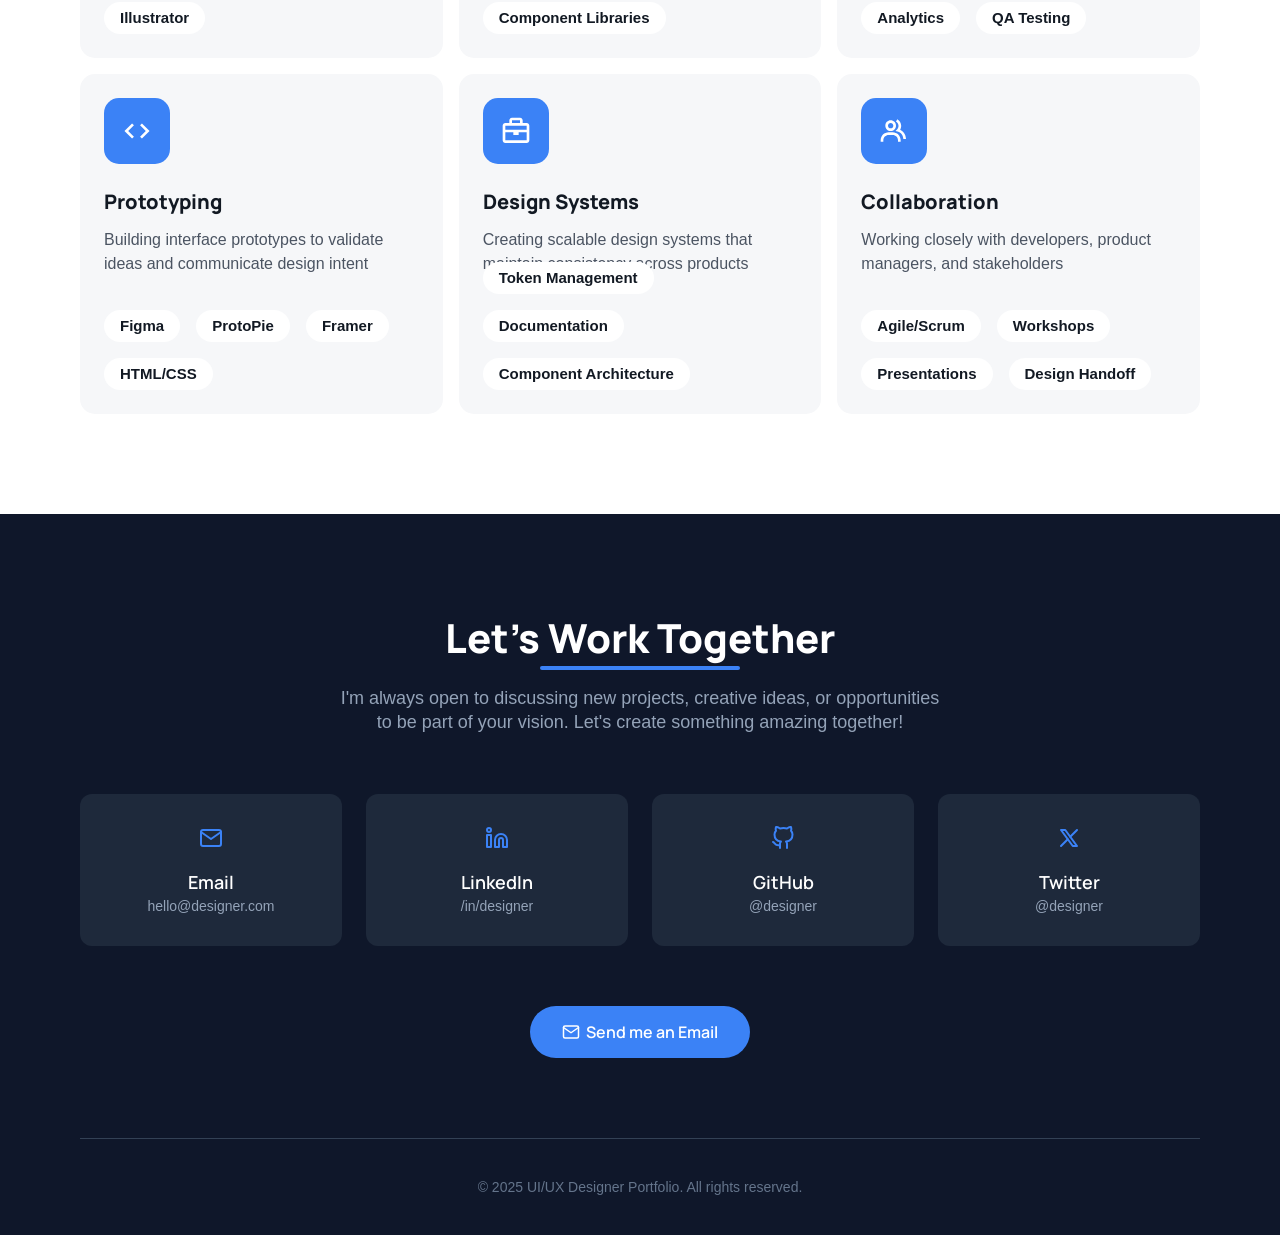
==== commit c3d7ba23: "Latest changes" ====
--- a/Landing_page.html
+++ b/Landing_page.html
@@ -14,6 +14,32 @@
         <div class="navbar">
             <div class="nav-logo">
                 <div class="logo">
+                    <!-- SVG Logo for Dark Mode -->
+                    <svg class="dark-logo" width="42" height="40" viewBox="0 0 42 40" fill="none" xmlns="http://www.w3.org/2000/svg">
+                        <g filter="url(#filter0_dd_495_2154)">
+                            <path d="M14.0596 0.000509262C16.4678 0.0171928 18.6264 0.449153 20.5312 1.30129C22.4511 2.13629 24.0399 3.33991 25.2949 4.91262L25.5283 5.21145C26.161 6.04756 26.6802 6.96608 27.0869 7.96633L33.918 0.638205L34.0439 0.502462H40.7314L40.0625 1.21731L24.209 18.1626L41.3174 36.145L42 36.8628H35.1572L35.0322 36.731L27.7734 29.1607C27.598 29.8745 27.3476 30.549 27.0195 31.1821H27.0205C26.3314 32.5436 25.3646 33.6874 24.1221 34.6109L24.1201 34.6118C22.8814 35.5158 21.4447 36.2002 19.8125 36.6665H19.8115C18.1799 37.149 16.4339 37.3902 14.5752 37.3902C12.0357 37.3902 9.73826 36.9577 7.68652 36.0904C5.65209 35.2231 3.96295 33.9869 2.625 32.3814L2.62305 32.3794C1.30018 30.755 0.439527 28.8388 0.0390625 26.6363L0 26.4224L0.214844 26.3882L4.75195 25.6734L4.94238 25.6441L4.99121 25.8306C5.55441 28.0186 6.717 29.7253 8.48047 30.9605C10.0305 32.0217 11.82 32.6234 13.8535 32.7642L13.8633 20.4497L9.2627 19.0835L9.26172 19.0825C8.26481 18.7835 7.30079 18.4101 6.37012 17.9614L6.36719 17.9605C5.42918 17.4915 4.59035 16.9125 3.85156 16.2241L3.84961 16.2232C3.10558 15.513 2.51432 14.6672 2.07617 13.69V13.688C1.63443 12.6855 1.41605 11.5129 1.41602 10.1753C1.41602 8.03284 1.96948 6.19453 3.08496 4.67336C4.21114 3.14385 5.73103 1.97778 7.63672 1.17531C9.54119 0.373415 11.6843 -0.0160997 14.0596 0.000509262ZM18.8662 32.1314C18.9223 32.111 18.9796 32.0941 19.0352 32.0728L19.2695 31.9771C20.428 31.4859 21.3462 30.8149 22.0303 29.9673C22.7539 29.0706 23.1171 28.0081 23.1172 26.771C23.1171 26.0068 22.9819 25.3669 22.7207 24.8443L22.7178 24.8374C22.4678 24.2906 22.1165 23.8313 21.665 23.4575L21.6592 23.4527C21.215 23.0561 20.7063 22.721 20.1318 22.4497C19.7838 22.2854 19.4261 22.1408 19.0605 22.0113L18.8662 32.1314ZM19.0967 16.5405L23.8135 11.479L23.0205 11.6177L22.8105 11.6538L22.7754 11.4439C22.5345 10.0304 21.997 8.82331 21.168 7.81887L21.166 7.81692C20.5341 7.02387 19.7761 6.37651 18.8936 5.87063L19.0967 16.5405ZM13.8535 4.59328C12.4918 4.5944 11.2636 4.81917 10.167 5.26711C9.02819 5.73231 8.13055 6.37869 7.46582 7.20168L7.46484 7.20266C6.8062 8.00248 6.47656 8.92511 6.47656 9.97805C6.47661 11.0186 6.77578 11.8427 7.35645 12.4702L7.58887 12.7027C8.14659 13.2309 8.80925 13.6634 9.5791 13.9995C10.4918 14.3742 11.3795 14.6834 12.2412 14.9273L13.8623 15.3941L13.8535 4.59328Z" fill="url(#paint0_linear_495_2154)"/>
+                        </g>
+                        <defs>
+                            <filter id="filter0_dd_495_2154" x="0" y="0" width="42" height="39.3902" filterUnits="userSpaceOnUse" color-interpolation-filters="sRGB">
+                                <feFlood flood-opacity="0" result="BackgroundImageFix"/>
+                                <feColorMatrix in="SourceAlpha" type="matrix" values="0 0 0 0 0 0 0 0 0 0 0 0 0 0 0 0 0 0 127 0" result="hardAlpha"/>
+                                <feOffset dy="2"/>
+                                <feComposite in2="hardAlpha" operator="out"/>
+                                <feColorMatrix type="matrix" values="0 0 0 0 0.231373 0 0 0 0 0.509804 0 0 0 0 0.964706 0 0 0 0.1 0"/>
+                                <feBlend mode="luminosity" in2="BackgroundImageFix" result="effect1_dropShadow_495_2154"/>
+                                <feColorMatrix in="SourceAlpha" type="matrix" values="0 0 0 0 0 0 0 0 0 0 0 0 0 0 0 0 0 0 127 0" result="hardAlpha"/>
+                                <feOffset dy="2"/>
+                                <feComposite in2="hardAlpha" operator="out"/>
+                                <feColorMatrix type="matrix" values="0 0 0 0 0 0 0 0 0 0 0 0 0 0 0 0 0 0 0.25 0"/>
+                                <feBlend mode="normal" in2="effect1_dropShadow_495_2154" result="effect2_dropShadow_495_2154"/>
+                                <feBlend mode="normal" in="SourceGraphic" in2="effect2_dropShadow_495_2154" result="shape"/>
+                            </filter>
+                            <linearGradient id="paint0_linear_495_2154" x1="14.0394" y1="4.19617e-05" x2="14.0394" y2="37.39" gradientUnits="userSpaceOnUse">
+                                <stop stop-color="#3B82F6"/>
+                                <stop offset="1" stop-color="white" stop-opacity="0.5"/>
+                            </linearGradient>
+                        </defs>
+                    </svg>
                 </div>
             </div>
             <div class="nav-links">
--- a/Style.css
+++ b/Style.css
@@ -31,7 +31,7 @@
     --bg-nav: #17181A;
     --bg-hero: transparent;
     --bg-section: transparent;
-    --bg-card: #1E293B;
+    --bg-card: #17181A;
     --bg-footer: #020617;
     /* Even darker for footer in dark mode */
     --bg-footer-card: #1E293B;
@@ -42,7 +42,7 @@
     --text-hero-title: #FFFFFF;
 
     --accent-primary: #3B82F6;
-    --border-color: #334155;
+    --border-color: #585863;
     --card-shadow: 0 4px 6px rgba(0, 0, 0, 0.3);
     --nav-shadow: 0 1px 2px rgba(255, 255, 255, 0.05);
 }
@@ -77,7 +77,7 @@
     height: 80px;
     background-color: var(--bg-nav);
     display: flex;
-    padding: 0 80px;
+    padding: 0px 120px;
     justify-content: space-between;
     align-items: center;
     box-shadow: var(--nav-shadow);
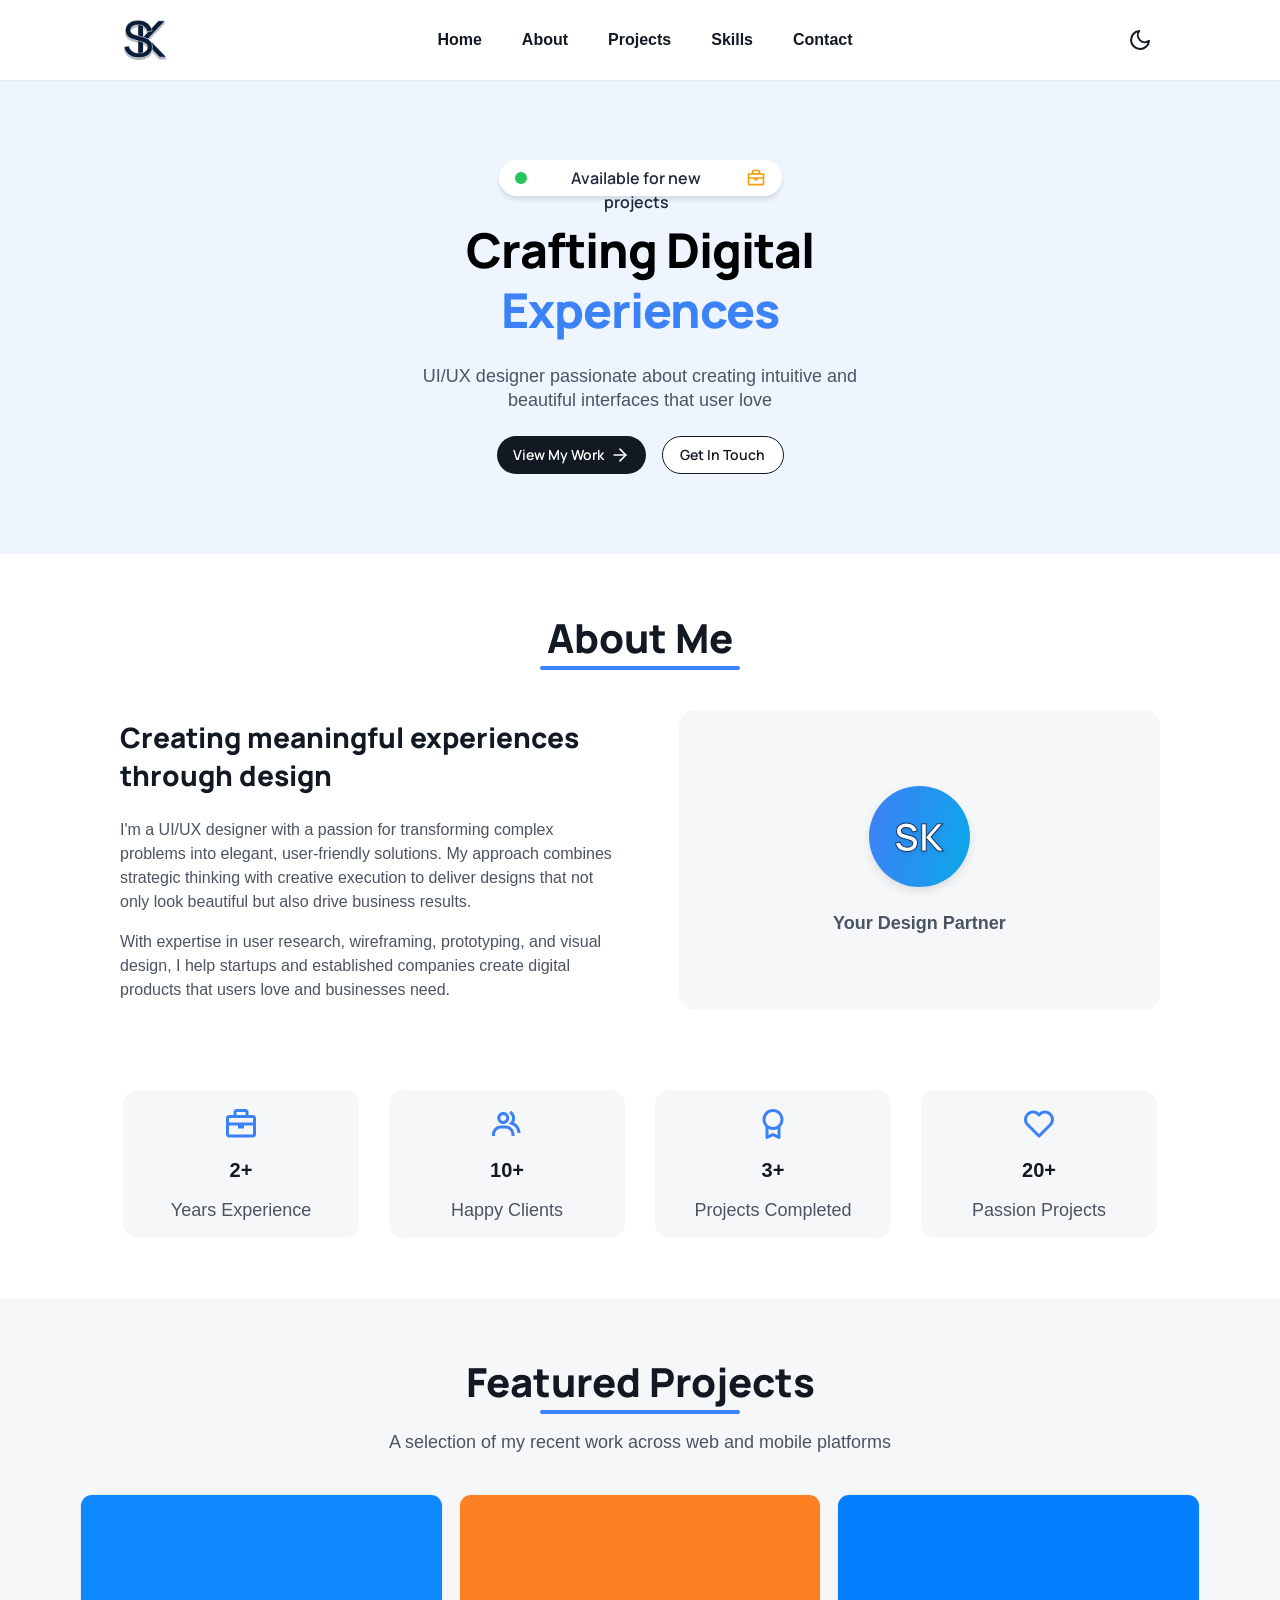
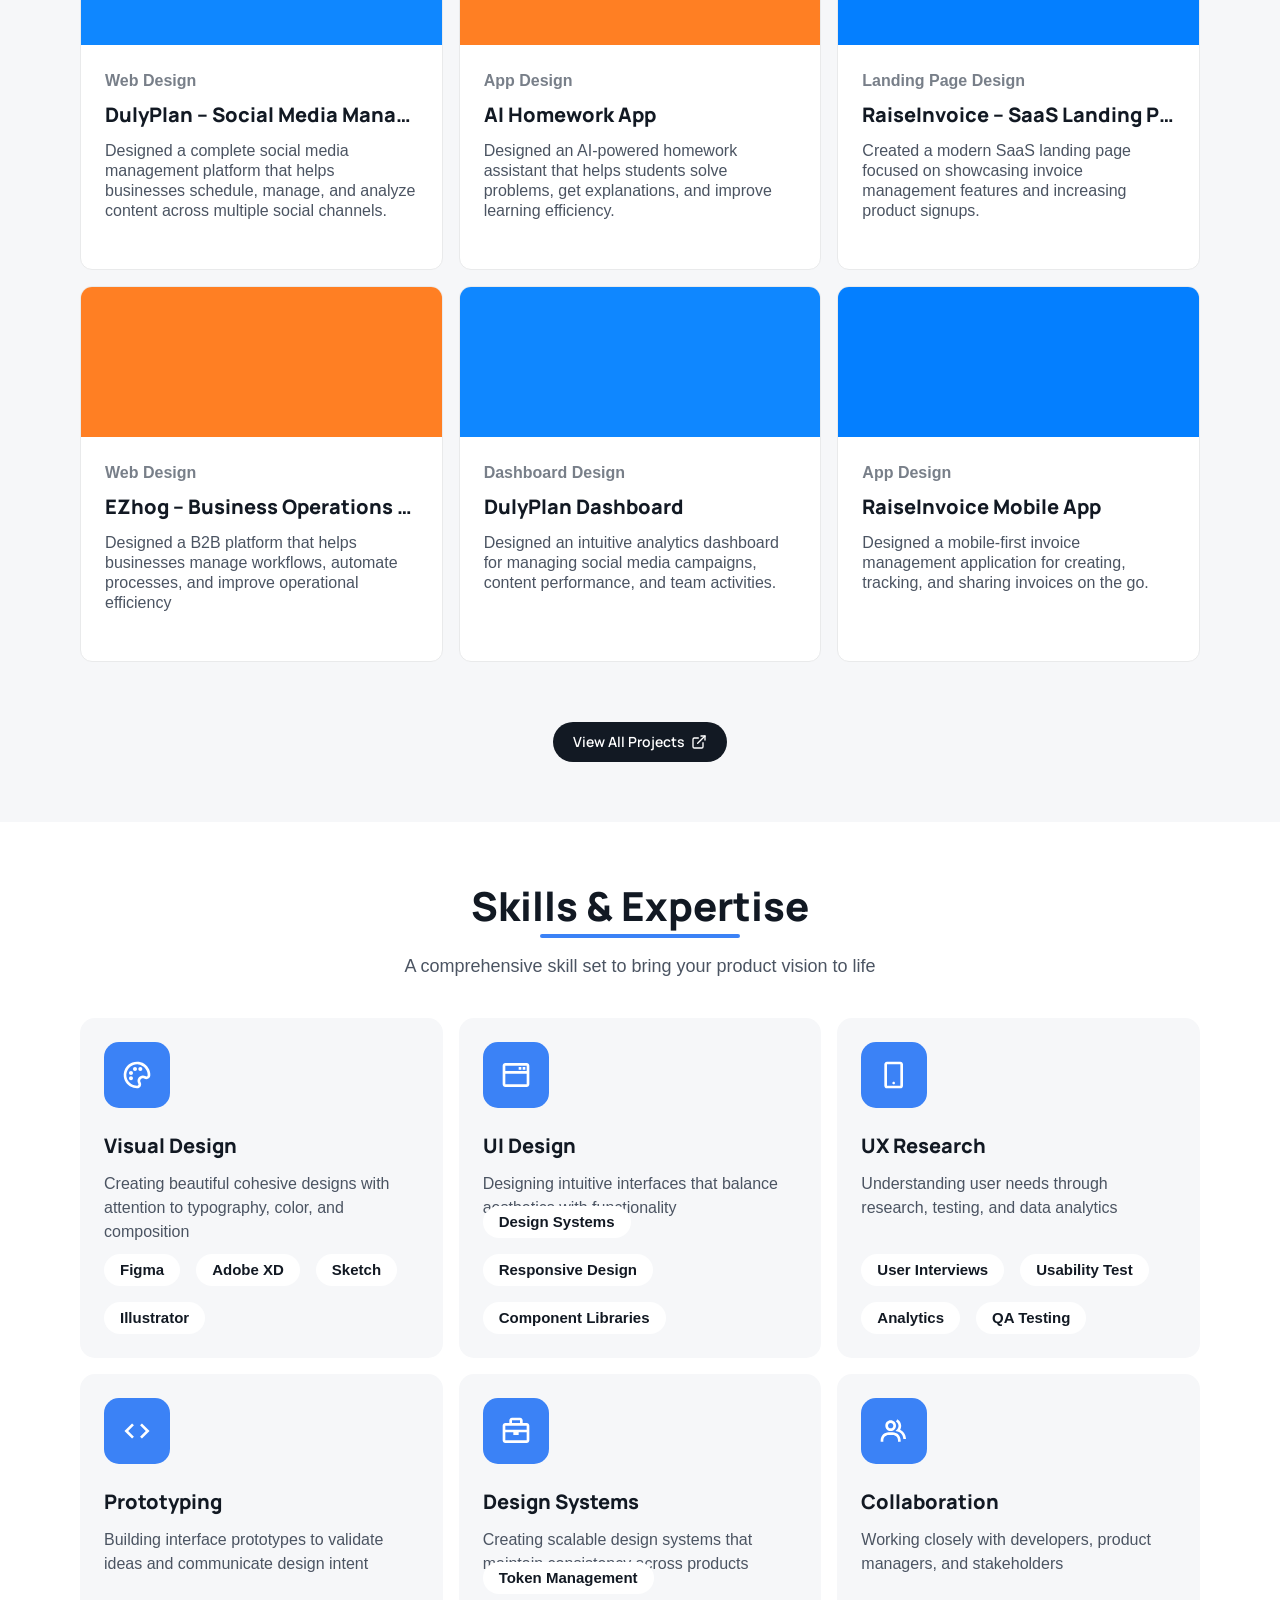
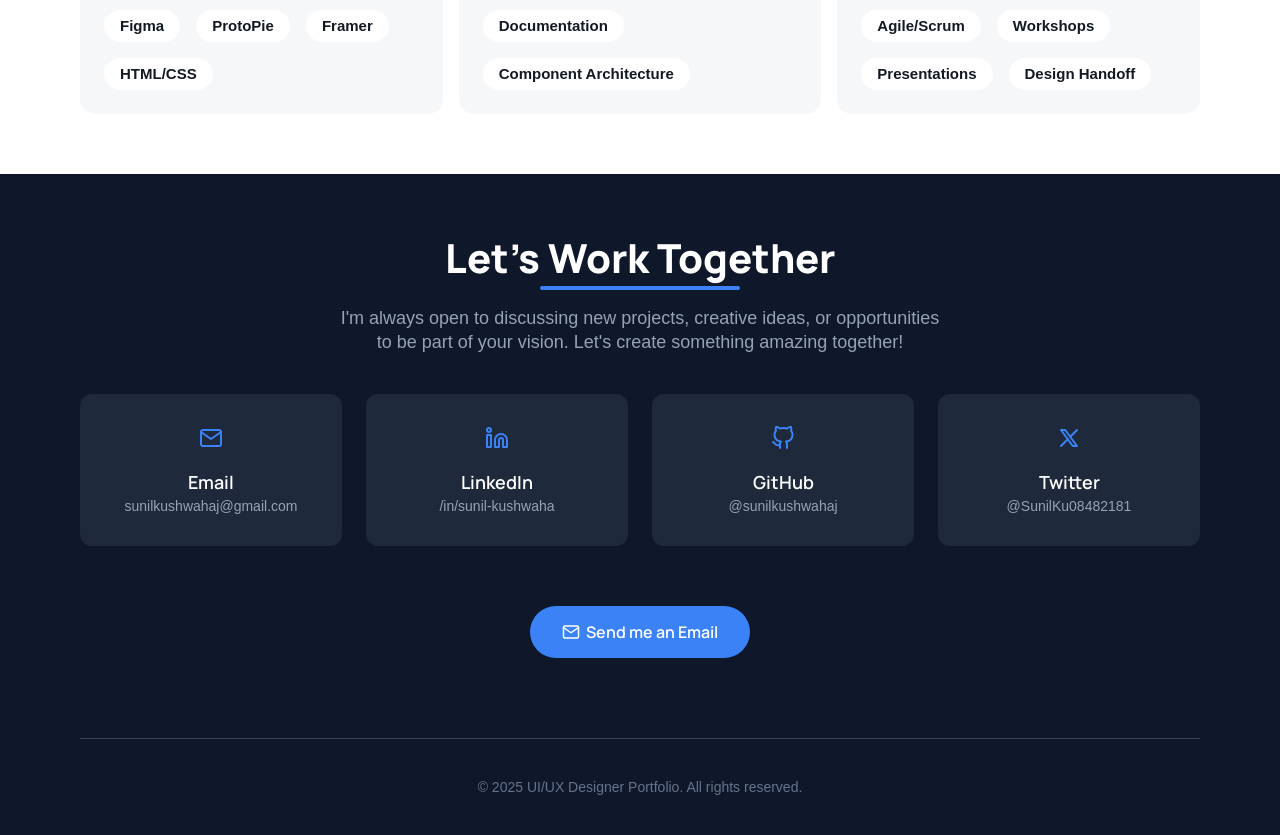
==== commit 650b327a: "link update" ====
--- a/Landing_page.html
+++ b/Landing_page.html
@@ -44,10 +44,10 @@
             </div>
             <div class="nav-links">
                 <a href="#">Home</a>
-                <a href="#">About</a>
-                <a href="#">Projects</a>
-                <a href="#">Skills</a>
-                <a href="#">Contact</a>
+                <a href="#about">About</a>
+                <a href="#projects">Projects</a>
+                <a href="#skills">Skills</a>
+                <a href="#contact">Contact</a>
             </div>
             <button id="theme-toggle" aria-label="Toggle Dark Mode">
                 <svg xmlns="http://www.w3.org/2000/svg" width="24" height="24" viewBox="0 0 24 24" fill="none"
@@ -191,104 +191,98 @@
 
                 <div class="projects-grid">
                     <!-- Project 1 -->
-                    <div class="project-card">
-                        <div class="project-image" style="background-color: #4FB3EA;"></div>
+                    <a href="https://dulyplan.com/" target="_blank" rel="noopener noreferrer" class="project-card">
+                        <div class="project-image" style="background-color: #0F87FF;"></div>
                         <div class="project-content">
                             <span class="project-category">Web Design</span>
-                            <h3>Social Media Management</h3>
-                            <p>Complete redesign of an e-commerce platform resulting in 45% increase in conversion rates
-                            </p>
+                            <h3 title="DulyPlan – Social Media Management">DulyPlan – Social Media Management</h3>
+                            <p>Designed a complete social media management platform that helps businesses schedule, manage, and analyze content across multiple social channels.</p>
                             <div class="project-tags">
                                 <span>UX Research</span>
                                 <span>UI Design</span>
                                 <span>Prototyping</span>
                             </div>
                         </div>
-                    </div>
+                    </a>
 
                     <!-- Project 2 -->
-                    <div class="project-card">
-                        <div class="project-image" style="background-color: #57CC79;"></div>
+                    <a href="#" class="project-card">
+                        <div class="project-image" style="background-color: #FF7F23;"></div>
                         <div class="project-content">
-                            <span class="project-category">Mobile Design</span>
-                            <h3>AI Homework App</h3>
-                            <p>Complete redesign of an e-commerce platform resulting in 45% increase in conversion rates
-                            </p>
+                            <span class="project-category">App Design</span>
+                            <h3 title="AI Homework App">AI Homework App</h3>
+                            <p>Designed an AI-powered homework assistant that helps students solve problems, get explanations, and improve learning efficiency.</p>
                             <div class="project-tags">
                                 <span>Mobile UI</span>
                                 <span>User Testing</span>
                                 <span>Design System</span>
                             </div>
                         </div>
-                    </div>
+                    </a>
 
                     <!-- Project 3 -->
-                    <div class="project-card">
-                        <div class="project-image" style="background-color: #F5B946;"></div>
+                    <a href="https://raiseinvoice.shyamfuture.in/" target="_blank" rel="noopener noreferrer" class="project-card">
+                        <div class="project-image" style="background-color: #047FFF;"></div>
+                        <div class="project-content">
+                            <span class="project-category">Landing Page Design</span>
+                            <h3 title="RaiseInvoice – SaaS Landing Page">RaiseInvoice – SaaS Landing Page</h3>
+                            <p>Created a modern SaaS landing page focused on showcasing invoice management features and increasing product signups.</p>
+                            <div class="project-tags">
+                                <span>Web Design</span>
+                                <span>Conversion Optimization</span>
+                                <span>UI Design</span>
+                            </div>
+                        </div>
+                    </a>
+
+                    <!-- Project 4 -->
+                    <a href="https://ezhog.com/" target="_blank" rel="noopener noreferrer" class="project-card">
+                        <div class="project-image" style="background-color: #FF7F23;"></div>
                         <div class="project-content">
                             <span class="project-category">Web Design</span>
-                            <h3>SaaS Dashboard</h3>
-                            <p>Complete redesign of an e-commerce platform resulting in 45% increase in conversion rates
-                            </p>
+                            <h3 title="EZhog – Business Operations Platform">EZhog – Business Operations Platform</h3>
+                            <p>Designed a B2B platform that helps businesses manage workflows, automate processes, and improve operational efficiency</p>
+                            <div class="project-tags">
+                                <span>B2B Platform</span>
+                                <span>Workflow Automation</span>
+                                <span>Interaction Design</span>
+                            </div>
+                        </div>
+                    </a>
+
+                    <!-- Project 5 -->
+                    <a href="https://dulyplan.com/" target="_blank" rel="noopener noreferrer" class="project-card">
+                        <div class="project-image" style="background-color: #0F87FF;"></div>
+                        <div class="project-content">
+                            <span class="project-category">Dashboard Design</span>
+                            <h3 title="DulyPlan Dashboard">DulyPlan Dashboard</h3>
+                            <p>Designed an intuitive analytics dashboard for managing social media campaigns, content performance, and team activities.</p>
                             <div class="project-tags">
                                 <span>Dashboard Design</span>
                                 <span>Data Viz</span>
                                 <span>Accessibility</span>
                             </div>
                         </div>
-                    </div>
-
-                    <!-- Project 4 -->
-                    <div class="project-card">
-                        <div class="project-image" style="background-color: #EF6B6B;"></div>
+                    </a>
+
+                    <!-- Project 6 -->
+                    <a href="https://raiseinvoice.shyamfuture.in/" target="_blank" rel="noopener noreferrer" class="project-card">
+                        <div class="project-image" style="background-color: #047FFF;"></div>
                         <div class="project-content">
-                            <span class="project-category">Web Design</span>
-                            <h3>Fitness Tracker</h3>
-                            <p>Complete redesign of an e-commerce platform resulting in 45% increase in conversion rates
-                            </p>
-                            <div class="project-tags">
-                                <span>UX Research</span>
-                                <span>UI Design</span>
-                                <span>Prototyping</span>
-                            </div>
-                        </div>
-                    </div>
-
-                    <!-- Project 5 -->
-                    <div class="project-card">
-                        <div class="project-image" style="background-color: #7BC8F4;"></div>
-                        <div class="project-content">
-                            <span class="project-category">Web Design</span>
-                            <h3>Education Platform</h3>
-                            <p>Complete redesign of an e-commerce platform resulting in 45% increase in conversion rates
-                            </p>
+                            <span class="project-category">App Design</span>
+                            <h3 title="RaiseInvoice Mobile App">RaiseInvoice Mobile App</h3>
+                            <p>Designed a mobile-first invoice management application for creating, tracking, and sharing invoices on the go.</p>
                             <div class="project-tags">
                                 <span>Mobile UI</span>
                                 <span>User Testing</span>
                                 <span>Design System</span>
                             </div>
                         </div>
-                    </div>
-
-                    <!-- Project 6 -->
-                    <div class="project-card">
-                        <div class="project-image" style="background-color: #4085F4;"></div>
-                        <div class="project-content">
-                            <span class="project-category">Web Design</span>
-                            <h3>Social Network</h3>
-                            <p>Complete redesign of an e-commerce platform resulting in 45% increase in conversion rates
-                            </p>
-                            <div class="project-tags">
-                                <span>Interaction Design</span>
-                                <span>React</span>
-                                <span>Social Graph</span>
-                            </div>
-                        </div>
-                    </div>
+                    </a>
                 </div>
 
                 <div class="projects-action">
-                    <a href="#" class="btn btn-primary btn-small">
+                    <a href="javascript:void(0)" id="view-all-projects-btn" class="btn btn-primary btn-small">
                         View All Projects
                         <svg xmlns="http://www.w3.org/2000/svg" width="16" height="16" viewBox="0 0 24 24" fill="none"
                             stroke="currentColor" stroke-width="2" stroke-linecap="round" stroke-linejoin="round">
@@ -505,7 +499,7 @@
 
             <div class="contact-grid">
                 <!-- Email -->
-                <a href="mailto:hello@designer.com" class="contact-card">
+                <a href="mailto:sunilkushwahaj@gmail.com" class="contact-card">
                     <div class="contact-icon-box">
                         <svg xmlns="http://www.w3.org/2000/svg" width="24" height="24" viewBox="0 0 24 24" fill="none"
                             stroke="currentColor" stroke-width="2" stroke-linecap="round" stroke-linejoin="round">
@@ -515,11 +509,11 @@
                         </svg>
                     </div>
                     <h4>Email</h4>
-                    <p>hello@designer.com</p>
+                    <p>sunilkushwahaj@gmail.com</p>
                 </a>
 
                 <!-- LinkedIn -->
-                <a href="#" class="contact-card">
+                <a href="https://www.linkedin.com/in/sunil-kushwaha-031607280/" target="_blank" rel="noopener noreferrer" class="contact-card">
                     <div class="contact-icon-box">
                         <svg xmlns="http://www.w3.org/2000/svg" width="24" height="24" viewBox="0 0 24 24" fill="none"
                             stroke="currentColor" stroke-width="2" stroke-linecap="round" stroke-linejoin="round">
@@ -530,11 +524,11 @@
                         </svg>
                     </div>
                     <h4>LinkedIn</h4>
-                    <p>/in/designer</p>
+                    <p>/in/sunil-kushwaha</p>
                 </a>
 
                 <!-- GitHub -->
-                <a href="#" class="contact-card">
+                <a href="https://github.com/sunilkushwahaj" target="_blank" rel="noopener noreferrer" class="contact-card">
                     <div class="contact-icon-box">
                         <svg xmlns="http://www.w3.org/2000/svg" width="24" height="24" viewBox="0 0 24 24" fill="none"
                             stroke="currentColor" stroke-width="2" stroke-linecap="round" stroke-linejoin="round">
@@ -544,11 +538,11 @@
                         </svg>
                     </div>
                     <h4>GitHub</h4>
-                    <p>@designer</p>
+                    <p>@sunilkushwahaj</p>
                 </a>
 
                 <!-- Twitter / X -->
-                <a href="#" class="contact-card">
+                <a href="https://x.com/SunilKu08482181" target="_blank" rel="noopener noreferrer" class="contact-card">
                     <div class="contact-icon-box">
                         <svg xmlns="http://www.w3.org/2000/svg" width="24" height="24" viewBox="0 0 24 24" fill="none"
                             stroke="currentColor" stroke-width="2" stroke-linecap="round" stroke-linejoin="round">
@@ -557,12 +551,12 @@
                         </svg>
                     </div>
                     <h4>Twitter</h4>
-                    <p>@designer</p>
+                    <p>@SunilKu08482181</p>
                 </a>
             </div>
 
             <div class="footer-cta-container">
-                <a href="mailto:hello@designer.com" class="btn btn-primary footer-btn">
+                <a href="mailto:sunilkushwahaj@gmail.com" class="btn btn-primary footer-btn">
                     <svg xmlns="http://www.w3.org/2000/svg" width="18" height="18" viewBox="0 0 24 24" fill="none"
                         stroke="currentColor" stroke-width="2" stroke-linecap="round" stroke-linejoin="round">
                         <path d="M4 4h16c1.1 0 2 .9 2 2v12c0 1.1-.9 2-2 2H4c-1.1 0-2-.9-2-2V6c0-1.1.9-2 2-2z"></path>
@@ -580,6 +574,23 @@
         </div>
     </footer>
 
+    <!-- View All Projects Modal -->
+    <div id="projects-modal" class="modal-overlay">
+        <div class="modal-content">
+            <button class="modal-close" id="modal-close-btn" aria-label="Close Dialog">&times;</button>
+            <div class="modal-icon">
+                <svg width="48" height="48" viewBox="0 0 24 24" fill="none" stroke="currentColor" stroke-width="2" stroke-linecap="round" stroke-linejoin="round" xmlns="http://www.w3.org/2000/svg">
+                    <rect x="3" y="3" width="18" height="18" rx="2" ry="2"></rect>
+                    <line x1="12" y1="8" x2="12" y2="16"></line>
+                    <line x1="8" y1="12" x2="16" y2="12"></line>
+                </svg>
+            </div>
+            <h2>New Projects Will Be Added Soon</h2>
+            <p>Our portfolio is continuously growing. Additional projects and case studies will be published here in future updates.</p>
+            <button class="btn btn-primary modal-btn" id="modal-ok-btn">Got it</button>
+        </div>
+    </div>
+
     <script src="script.js"></script>
 </body>
 
--- a/Style.css
+++ b/Style.css
@@ -1,5 +1,9 @@
 @import url('https://fonts.googleapis.com/css2?family=Manrope:wght@400;500;600;700&display=swap');
 @import url('https://api.fontshare.com/v2/css?f[]=satoshi@400,500,700&display=swap');
+
+html {
+    scroll-behavior: smooth;
+}
 
 :root {
     /* Light Mode Variables */
@@ -47,6 +51,74 @@
     --nav-shadow: 0 1px 2px rgba(255, 255, 255, 0.05);
 }
 
+/* Dark Mode Component Overrides */
+[data-theme="dark"] .status-badge {
+    background-color: #1F2933;
+    box-shadow: 0px 4px 4px rgba(0, 0, 0, 0.1);
+    border: none;
+}
+
+[data-theme="dark"] .status-text {
+    color: #D2D4D8;
+}
+
+[data-theme="dark"] .hero-actions .btn-primary {
+    background: #17181A;
+    color: #D2D4D8;
+    border: 1px solid rgba(88, 88, 99, 0.4);
+    height: 36px;
+}
+
+[data-theme="dark"] .hero-actions .btn-primary::before {
+    background-color: #3B82F6;
+}
+
+[data-theme="dark"] .hero-actions .btn-primary:hover {
+    color: #FFFFFF;
+    border-color: #3B82F6;
+}
+
+[data-theme="dark"] #view-all-projects-btn {
+    background-color: #17181A;
+    border: 1px solid rgba(88, 88, 99, 0.3);
+    color: #D2D4D8;
+}
+
+[data-theme="dark"] #view-all-projects-btn:hover {
+    color: #FFFFFF;
+    border-color: #3B82F6;
+}
+
+[data-theme="dark"] .hero-actions .btn-outline {
+    background: #D2D4D8;
+    color: #18212F;
+    border: 1px solid #1E293B;
+    height: 36px;
+}
+
+[data-theme="dark"] .hero-actions .btn-outline::before {
+    background-color: #3B82F6;
+}
+
+[data-theme="dark"] .hero-actions .btn-outline:hover {
+    color: #FFFFFF;
+    border-color: #3B82F6;
+}
+
+[data-theme="dark"] .about-card,
+[data-theme="dark"] .stat-card {
+    background-color: #17181A;
+    border: 1px solid rgba(88, 88, 99, 0.3);
+}
+
+[data-theme="dark"] .about-text h3,
+[data-theme="dark"] .about-text p,
+[data-theme="dark"] .about-card>span,
+[data-theme="dark"] .stat-card h4,
+[data-theme="dark"] .stat-card p {
+    color: #D2D4D8;
+}
+
 * {
     margin: 0;
     padding: 0;
@@ -72,6 +144,12 @@
     font-family: 'Manrope', sans-serif;
 }
 
+header {
+    position: sticky;
+    top: 0;
+    z-index: 1000;
+}
+
 .navbar {
     width: 100%;
     height: 80px;
@@ -123,7 +201,29 @@
     background-position: center;
     height: 40px;
     width: 50px;
-    /* Adjusted to fit aspect ratio better if needed, or keep 42 */
+    position: relative;
+}
+.dark-logo {
+    display: none;
+}
+
+/* Custom logo when user switches to dark mode */
+[data-theme="dark"] .logo {
+    background-image: none;
+    margin: 0 auto;
+    width: 42px;
+    height: 40px;
+    flex: none;
+    order: 0;
+    flex-grow: 0;
+    position: relative;
+    display: flex;
+    align-items: center;
+    justify-content: center;
+}
+
+[data-theme="dark"] .dark-logo {
+    display: block;
 }
 
 .nav-links {
@@ -156,7 +256,7 @@
     flex-direction: column;
     align-items: center;
     justify-content: center;
-    padding: 120px 20px;
+    padding: 80px 20px;
     text-align: center;
     transition: background-color 0.3s ease;
 }
@@ -175,6 +275,7 @@
     box-shadow: 0px 4px 4px rgba(0, 0, 0, 0.1);
     border-radius: 99px;
     margin-bottom: 24px;
+    transition: background-color 0.3s ease, border-color 0.3s ease, box-shadow 0.3s ease;
 }
 
 .status-dot {
@@ -200,6 +301,7 @@
     flex: none;
     order: 1;
     flex-grow: 0;
+    transition: color 0.3s ease;
 }
 
 .status-icon {
@@ -268,6 +370,7 @@
     isolation: isolate;
     transition: all 0.3s ease;
     box-sizing: border-box;
+    white-space: nowrap;
 }
 
 /* Primary Button: Expand from Center (Scale) */
@@ -341,7 +444,7 @@
 
 /* About Section */
 .about-section {
-    padding: 100px 80px;
+    padding: 60px 80px;
     background-color: var(--bg-section);
     max-width: 1200px;
     margin: 0 auto;
@@ -350,7 +453,7 @@
 
 .section-title {
     text-align: center;
-    margin-bottom: 60px;
+    margin-bottom: 40px;
 }
 
 .section-title h2 {
@@ -413,6 +516,8 @@
     justify-content: center;
     min-height: 300px;
     text-align: center;
+    border: 1px solid transparent;
+    transition: background-color 0.3s ease, border-color 0.3s ease, color 0.3s ease;
 }
 
 .about-logo-circle {
@@ -462,7 +567,8 @@
 
 /* Hover State */
 .about-logo-circle:hover {
-    background: linear-gradient(282.12deg, #3EB7ED 6.94%, #3B82F6 93.06%);
+    background: transparent;
+    box-shadow: none;
 }
 
 .about-logo-circle:hover::after {
@@ -500,6 +606,7 @@
     align-items: center;
     gap: 16px;
     /* Handles spacing between icon, title, text */
+    border: 1px solid transparent;
     transition: all 0.3s ease;
     box-shadow: none;
     /* Default state has no shadow */
@@ -547,7 +654,7 @@
 
 /* Projects Section */
 .projects-section {
-    padding: 100px 80px;
+    padding: 60px 80px;
     /* background-color: #F8F9FA; */
     /* Very light grey background */
     background-color: var(--bg-card);
@@ -581,6 +688,8 @@
     /* border: 1px solid #E5E7EB; */
     transition: all 0.3s ease;
     height: auto;
+    text-decoration: none;
+    cursor: pointer;
 
     position: relative;
     border: 1px solid var(--border-color);
@@ -631,6 +740,17 @@
     color: var(--text-primary);
     margin-bottom: 12px;
     font-family: 'Manrope', sans-serif;
+    white-space: nowrap;
+    overflow: hidden;
+    text-overflow: ellipsis;
+    transition: all 0.3s ease;
+    width: 100%;
+}
+
+.project-card:hover h3 {
+    white-space: normal;
+    overflow: visible;
+    text-overflow: clip;
 }
 
 .project-content p {
@@ -699,7 +819,7 @@
 
 /* Skills Section */
 .skills-section {
-    padding: 100px 80px;
+    padding: 60px 80px;
     background-color: var(--bg-section);
     /* max-width: 1200px; */
     /* margin: 0 auto; */
@@ -729,7 +849,11 @@
 .skill-card:hover {
     transform: translateY(-5px);
     box-shadow: 0 4px 6px rgba(0, 0, 0, 0.1);
-    background-color: #89B4FA;
+    background-color: #89B4FA; /* Light mode hover color */
+}
+
+[data-theme="dark"] .skill-card:hover {
+    background-color: #3B82F6; /* Dark mode hover color */
 }
 
 .skill-icon {
@@ -799,7 +923,7 @@
     max-height: 300px;
     /* Arbitrary height to allow content */
     opacity: 1;
-    color: var(--text-primary);
+    color: #000409;
     margin-bottom: 24px;
     transition-delay: 0.1s;
     /* Slight delay for smooth sequence */
@@ -808,6 +932,10 @@
     line-clamp: 6;
     -webkit-box-orient: vertical;
     overflow: hidden;
+}
+
+.skill-card:hover h3 {
+    color: #000409;
 }
 
 .skill-tags {
@@ -840,9 +968,21 @@
     color: #FFFFFF;
 }
 
+/* Change tag colors inside card when the card itself is hovered */
+.skill-card:hover .skill-tags span {
+    background-color: #fff;
+    color: #000409;
+}
+
+/* Maintain tag highlight color when hovering over individual tags inside hovered card */
+.skill-card:hover .skill-tags span:hover {
+    background-color: #1E293B;
+    color: #FFFFFF;
+}
+
 /* Footer Section */
 .footer-section {
-    padding: 100px 80px 40px;
+    padding: 60px 80px 40px;
     background-color: #0F172A;
     /* Dark navy background */
     color: white;
@@ -1098,4 +1238,134 @@
     .hero-title {
         font-size: 32px;
     }
+}
+
+/* View All Projects Modal */
+.modal-overlay {
+    position: fixed;
+    top: 0;
+    left: 0;
+    width: 100%;
+    height: 100%;
+    background-color: rgba(15, 23, 42, 0.6);
+    backdrop-filter: blur(8px);
+    -webkit-backdrop-filter: blur(8px);
+    display: flex;
+    align-items: center;
+    justify-content: center;
+    z-index: 2000;
+    opacity: 0;
+    pointer-events: none;
+    transition: opacity 0.3s ease;
+    padding: 20px;
+}
+
+.modal-overlay.active {
+    opacity: 1;
+    pointer-events: auto;
+}
+
+.modal-content {
+    background-color: var(--bg-card);
+    border: 1px solid var(--border-color);
+    border-radius: 20px;
+    padding: 40px;
+    max-width: 480px;
+    width: 100%;
+    position: relative;
+    box-shadow: 0 20px 25px -5px rgba(0, 0, 0, 0.1), 0 10px 10px -5px rgba(0, 0, 0, 0.04);
+    text-align: center;
+    transform: scale(0.9);
+    transition: transform 0.3s cubic-bezier(0.34, 1.56, 0.64, 1);
+}
+
+.modal-overlay.active .modal-content {
+    transform: scale(1);
+}
+
+[data-theme="dark"] .modal-content {
+    border: 1px solid rgba(88, 88, 99, 0.3);
+    box-shadow: 0 25px 50px -12px rgba(0, 0, 0, 0.5);
+}
+
+.modal-close {
+    position: absolute;
+    top: 20px;
+    right: 20px;
+    background: none;
+    border: none;
+    font-size: 28px;
+    color: var(--text-secondary);
+    cursor: pointer;
+    line-height: 1;
+    padding: 4px;
+    display: flex;
+    align-items: center;
+    justify-content: center;
+    transition: color 0.2s ease, transform 0.2s ease;
+    width: 32px;
+    height: 32px;
+    border-radius: 50%;
+}
+
+.modal-close:hover {
+    color: var(--text-primary);
+    background-color: rgba(120, 127, 137, 0.1);
+    transform: rotate(90deg);
+}
+
+.modal-icon {
+    width: 80px;
+    height: 80px;
+    background-color: rgba(59, 130, 246, 0.1);
+    border-radius: 50%;
+    display: flex;
+    align-items: center;
+    justify-content: center;
+    margin: 0 auto 24px;
+    color: var(--accent-primary);
+    animation: modal-pulse 2s infinite;
+}
+
+@keyframes modal-pulse {
+    0% {
+        transform: scale(1);
+        box-shadow: 0 0 0 0 rgba(59, 130, 246, 0.4);
+    }
+    70% {
+        transform: scale(1.05);
+        box-shadow: 0 0 0 10px rgba(59, 130, 246, 0);
+    }
+    100% {
+        transform: scale(1);
+        box-shadow: 0 0 0 0 rgba(59, 130, 246, 0);
+    }
+}
+
+.modal-content h2 {
+    font-size: 24px;
+    font-weight: 800;
+    line-height: 32px;
+    color: var(--text-primary);
+    margin-bottom: 12px;
+    font-family: 'Manrope', sans-serif;
+}
+
+.modal-content p {
+    font-size: 16px;
+    line-height: 24px;
+    color: var(--text-secondary);
+    margin-bottom: 32px;
+    font-family: 'Satoshi', sans-serif;
+    font-weight: 500;
+}
+
+.modal-btn {
+    width: 100%;
+    max-width: 200px;
+    margin: 0 auto;
+}
+
+body.modal-open {
+    overflow: hidden;
 }
